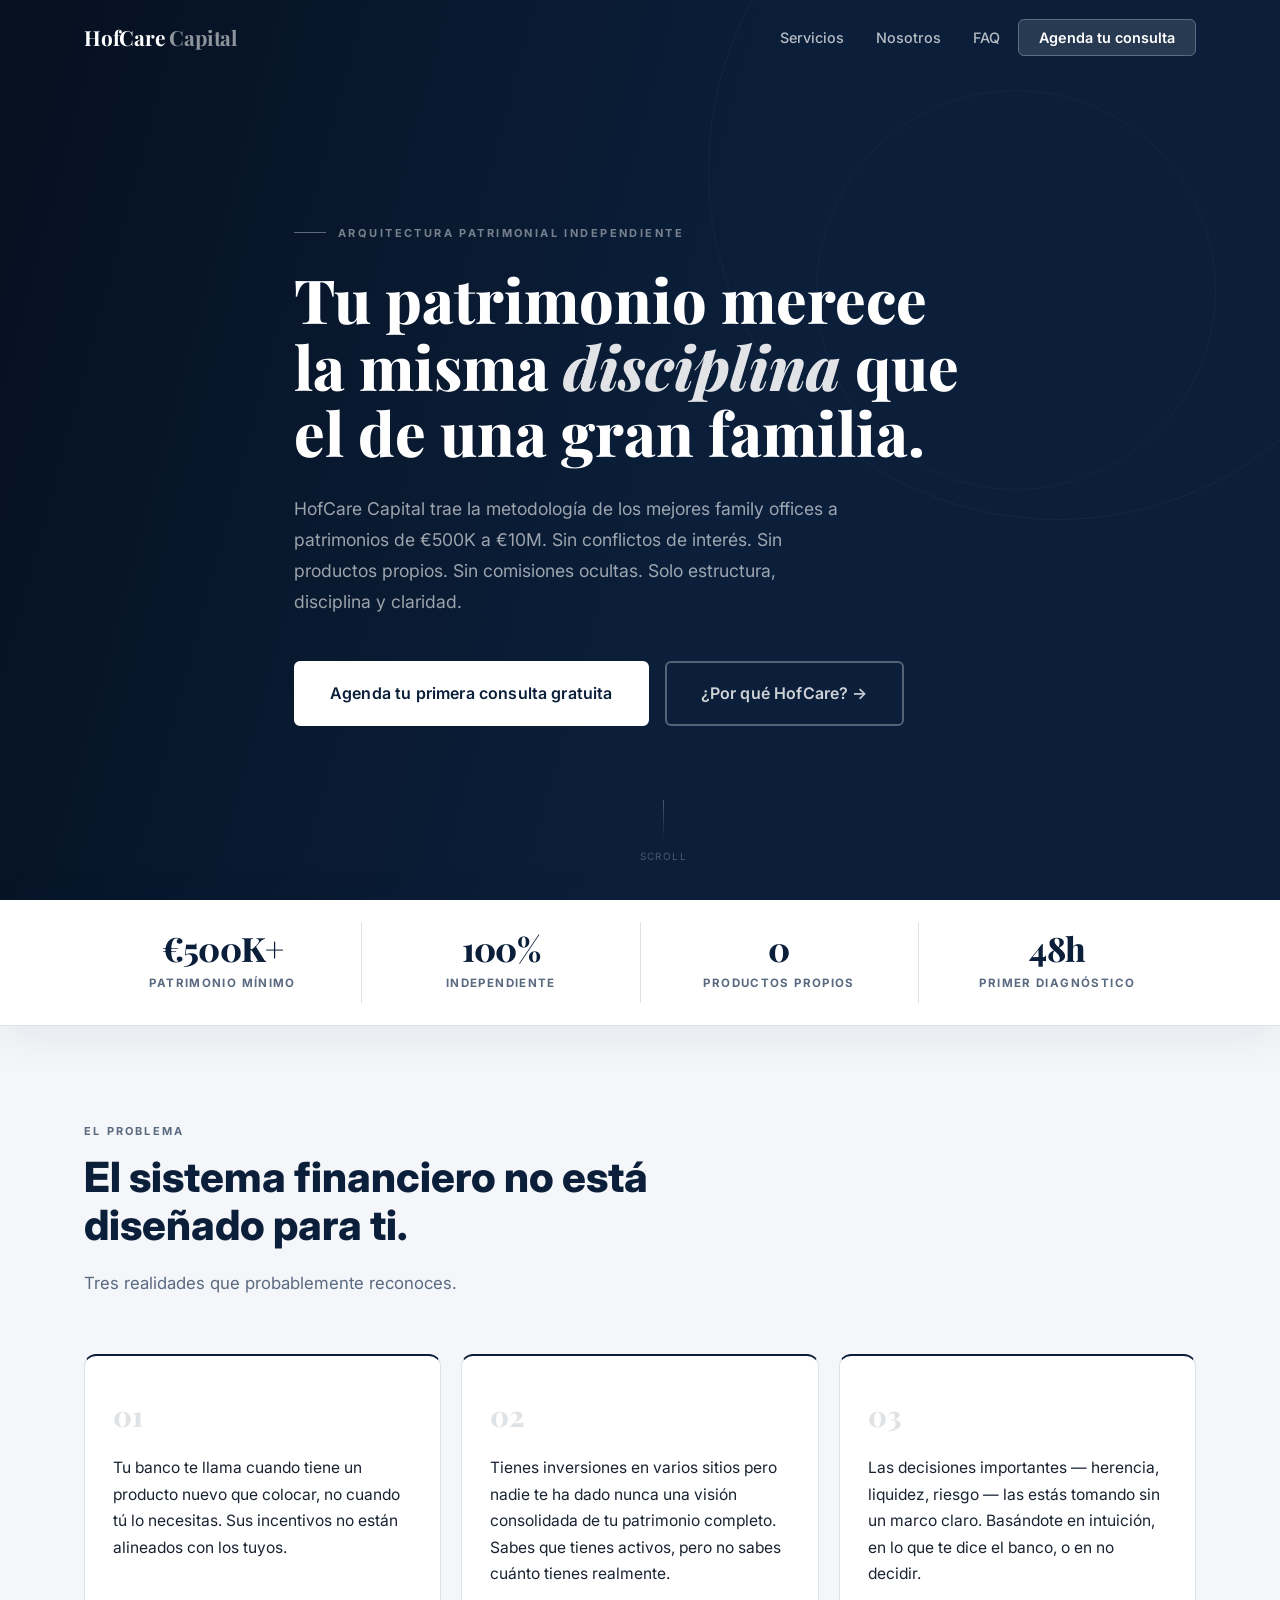
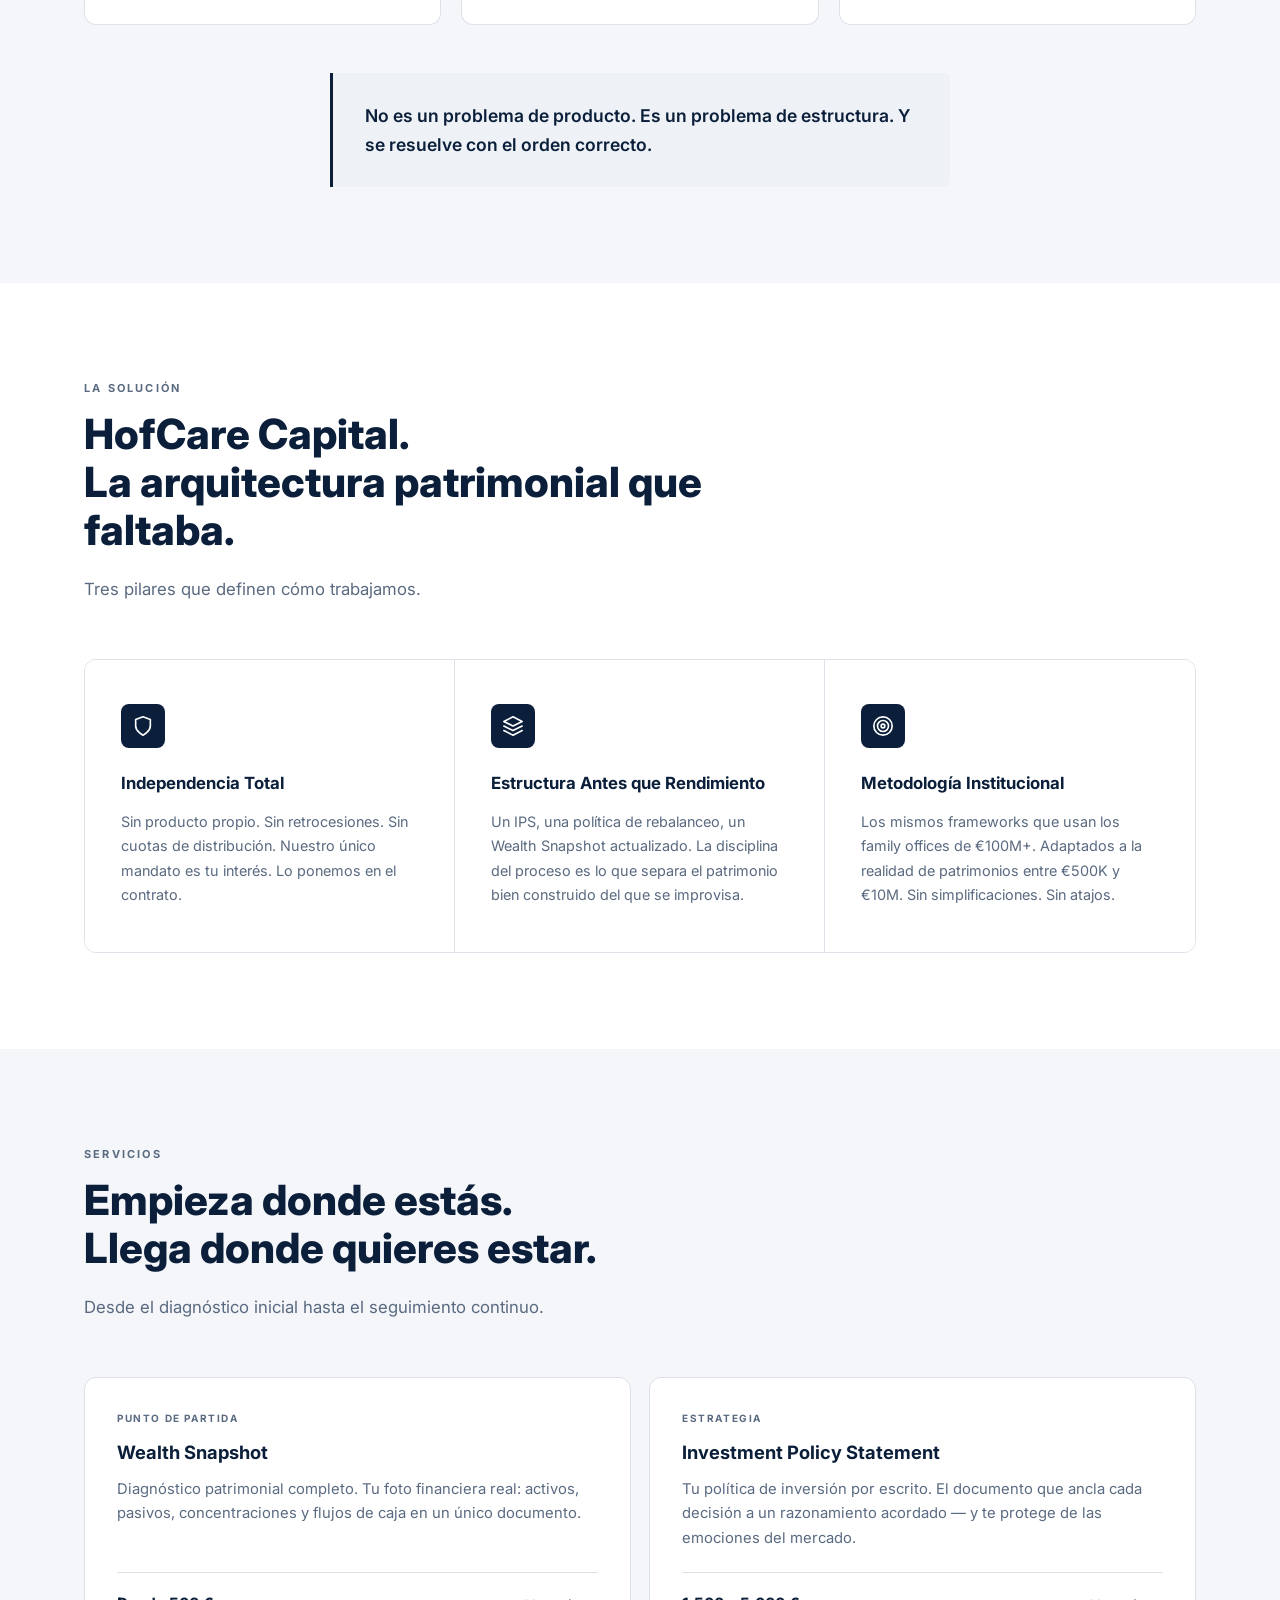
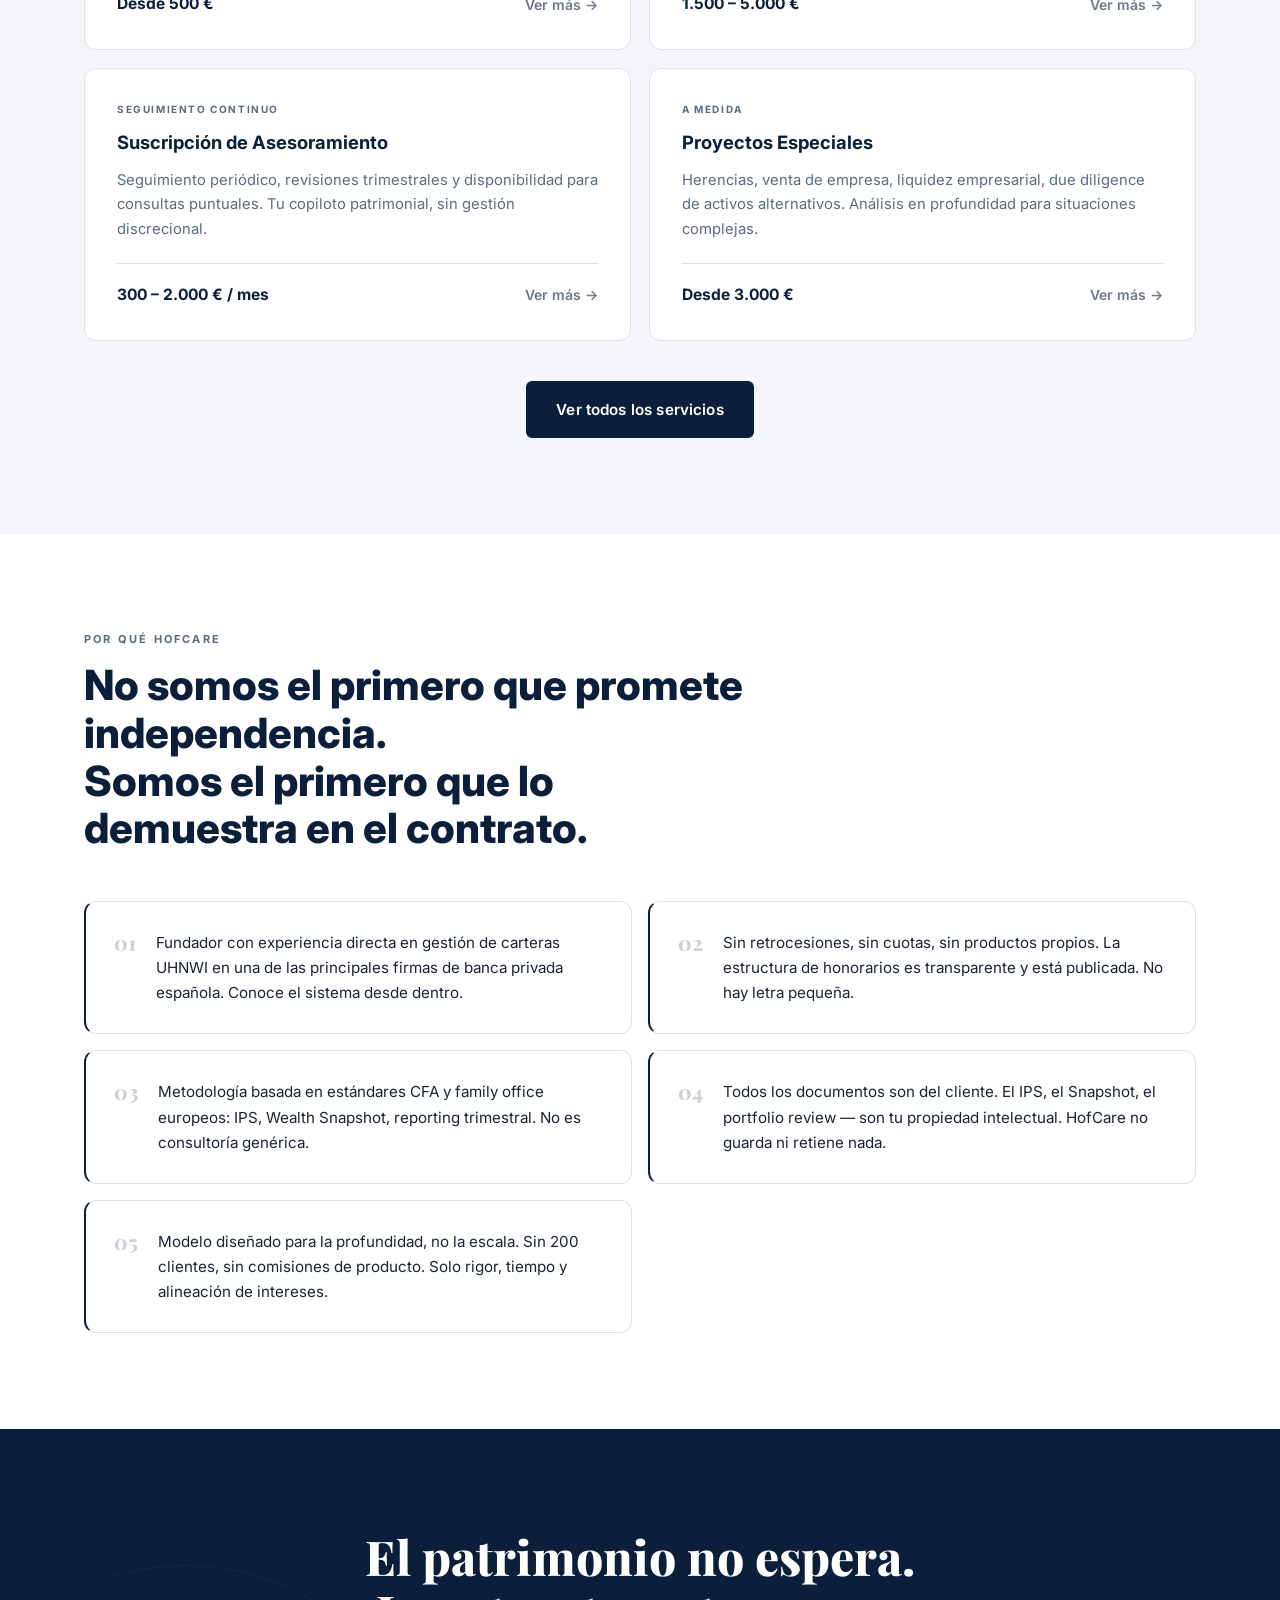
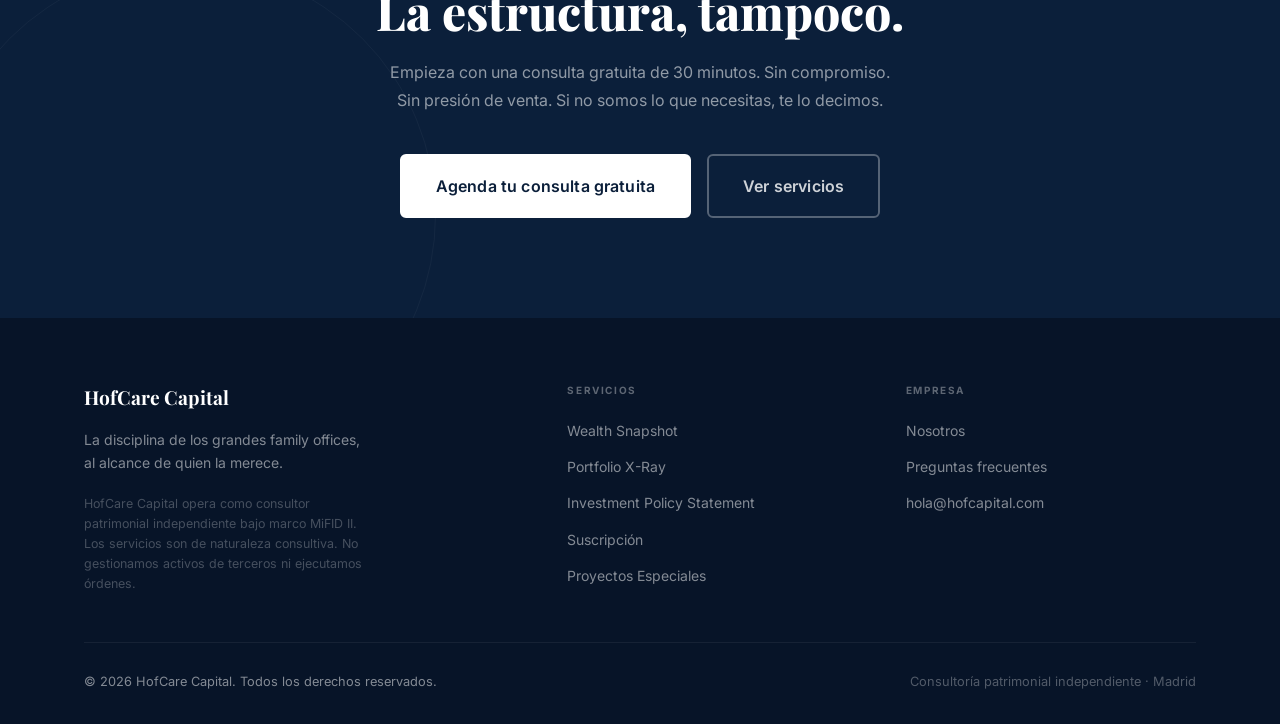
==== hofcare-web/index.html @ 4c20b70f "Update index.html" ====
<!DOCTYPE html>
<html lang="es">
<head>
  <meta charset="UTF-8" />
  <meta name="viewport" content="width=device-width, initial-scale=1.0" />
  <title>HofCare Capital — Arquitectura Patrimonial Independiente</title>
  <meta name="description" content="HofCare Capital trae la metodología de los mejores family offices a patrimonios de €500K a €10M. Sin conflictos de interés. Sin productos propios. Solo estructura, disciplina y claridad." />
  <meta name="theme-color" content="#0B1F3A" />

  <!-- Open Graph -->
  <meta property="og:title" content="HofCare Capital — Arquitectura Patrimonial Independiente" />
  <meta property="og:description" content="La disciplina de los grandes family offices, al alcance de quien la merece." />
  <meta property="og:type" content="website" />

  <!-- Google Fonts -->
  <link rel="preconnect" href="https://fonts.googleapis.com" />
  <link rel="preconnect" href="https://fonts.gstatic.com" crossorigin />
  <link href="https://fonts.googleapis.com/css2?family=Inter:wght@300;400;500;600;700;800&family=Playfair+Display:wght@700;800&display=swap" rel="stylesheet" />

  <link rel="stylesheet" href="css/style.css" />
</head>
<body>

<!-- ── NAVIGATION ──────────────────────────────────────────────── -->
<nav class="nav" id="nav" role="navigation" aria-label="Navegación principal">
  <div class="container nav__inner">
    <a href="index.html" class="nav__logo">HofCare <span>Capital</span></a>

    <button class="nav__hamburger" id="hamburger" aria-label="Abrir menú" aria-expanded="false">
      <span></span><span></span><span></span>
    </button>

    <ul class="nav__links" id="nav-links" role="list">
      <li><a href="servicios.html">Servicios</a></li>
      <li><a href="about.html">Nosotros</a></li>
      <li><a href="faq.html">FAQ</a></li>
      <li>
        <a href="#contacto" class="nav__cta"
           data-cal-link="TU-USUARIO-CAL/discovery-call"
           data-cal-config='{"layout":"popup"}'>
          Agenda tu consulta
        </a>
      </li>
    </ul>
  </div>
</nav>

<main>

<!-- ── HERO ────────────────────────────────────────────────────── -->
<section class="hero" id="inicio" aria-label="Sección principal">

  <!-- ── VIDEO BACKGROUND (YouTube) ── -->
  <div class="hero__video-wrap" aria-hidden="true">
    <video class="hero__video" autoplay muted loop playsinline
           poster="https://images.unsplash.com/photo-1505118380757-91f5f5632de0?w=1920&q=80">
      <source src="videos/hero.mp4" type="video/mp4">
    </video>
    <div class="hero__overlay"></div>
  </div>

  <div class="container hero__inner">
    <p class="hero__eyebrow">Arquitectura Patrimonial Independiente</p>

    <h1 class="hero__headline">
      Tu patrimonio merece la misma
      <em>disciplina</em>
      que el de una gran familia.
    </h1>

    <p class="hero__sub">
      HofCare Capital trae la metodología de los mejores family offices a patrimonios
      de €500K a €10M. Sin conflictos de interés. Sin productos propios. Sin comisiones
      ocultas. Solo estructura, disciplina y claridad.
    </p>

    <div class="hero__ctas">
      <a href="#contacto" class="btn btn--gold btn--lg"
         data-cal-link="TU-USUARIO-CAL/discovery-call"
         data-cal-config='{"layout":"popup"}'>
        Agenda tu primera consulta gratuita
      </a>
      <a href="#problema" class="btn btn--ghost btn--lg">
        ¿Por qué HofCare? →
      </a>
    </div>
  </div>

  <div class="hero__scroll" aria-hidden="true">
    <div class="hero__scroll-line"></div>
    <span>Scroll</span>
  </div>
</section>


<!-- ── STATS BAR ──────────────────────────────────────────────── -->
<div class="stats-bar" aria-label="Datos clave">
  <div class="container stats-bar__inner">

    <div class="stat">
      <span class="stat__num" data-target="500" data-prefix="€" data-suffix="K+">€500K+</span>
      <span class="stat__label">Patrimonio mínimo</span>
    </div>

    <div class="stat__divider"></div>

    <div class="stat">
      <span class="stat__num" data-target="100" data-suffix="%">100%</span>
      <span class="stat__label">Independiente</span>
    </div>

    <div class="stat__divider"></div>

    <div class="stat">
      <span class="stat__num stat__zero">0</span>
      <span class="stat__label">Productos propios</span>
    </div>

    <div class="stat__divider"></div>

    <div class="stat">
      <span class="stat__num" data-target="48" data-suffix="h">48h</span>
      <span class="stat__label">Primer diagnóstico</span>
    </div>

  </div>
</div>


<!-- ── PROBLEM ─────────────────────────────────────────────────── -->
<section class="section section--light" id="problema">
  <div class="container">
    <p class="section__label animate-up">El problema</p>
    <h2 class="section__title animate-up delay-1">
      El sistema financiero no está diseñado para ti.
    </h2>
    <p class="section__subtitle animate-up delay-2">
      Tres realidades que probablemente reconoces.
    </p>

    <div class="pain-grid">
      <div class="pain-card animate-up delay-1">
        <div class="pain-card__number">01</div>
        <p class="pain-card__text">Tu banco te llama cuando tiene un producto nuevo que colocar, no cuando tú lo necesitas. Sus incentivos no están alineados con los tuyos.</p>
      </div>
      <div class="pain-card animate-up delay-2">
        <div class="pain-card__number">02</div>
        <p class="pain-card__text">Tienes inversiones en varios sitios pero nadie te ha dado nunca una visión consolidada de tu patrimonio completo. Sabes que tienes activos, pero no sabes cuánto tienes realmente.</p>
      </div>
      <div class="pain-card animate-up delay-3">
        <div class="pain-card__number">03</div>
        <p class="pain-card__text">Las decisiones importantes — herencia, liquidez, riesgo — las estás tomando sin un marco claro. Basándote en intuición, en lo que te dice el banco, o en no decidir.</p>
      </div>
    </div>

    <p class="section__transition animate-up">
      No es un problema de producto. Es un problema de estructura. Y se resuelve con el orden correcto.
    </p>
  </div>
</section>


<!-- ── SOLUTION ────────────────────────────────────────────────── -->
<section class="section section--white" id="solucion">
  <div class="container">
    <p class="section__label animate-up">La solución</p>
    <h2 class="section__title animate-up delay-1">
      HofCare Capital.<br/>La arquitectura patrimonial que faltaba.
    </h2>
    <p class="section__subtitle animate-up delay-2">
      Tres pilares que definen cómo trabajamos.
    </p>

    <div class="pillars-grid animate-up delay-2">

      <div class="pillar">
        <div class="pillar__icon" aria-hidden="true">
          <!-- Shield icon -->
          <svg viewBox="0 0 24 24" stroke-width="1.8" stroke-linecap="round" stroke-linejoin="round">
            <path d="M12 22s8-4 8-10V5l-8-3-8 3v7c0 6 8 10 8 10z"/>
          </svg>
        </div>
        <h3 class="pillar__title">Independencia Total</h3>
        <p class="pillar__desc">Sin producto propio. Sin retrocesiones. Sin cuotas de distribución. Nuestro único mandato es tu interés. Lo ponemos en el contrato.</p>
      </div>

      <div class="pillar">
        <div class="pillar__icon" aria-hidden="true">
          <!-- Layers icon -->
          <svg viewBox="0 0 24 24" stroke-width="1.8" stroke-linecap="round" stroke-linejoin="round">
            <polygon points="12 2 2 7 12 12 22 7 12 2"/>
            <polyline points="2 17 12 22 22 17"/>
            <polyline points="2 12 12 17 22 12"/>
          </svg>
        </div>
        <h3 class="pillar__title">Estructura Antes que Rendimiento</h3>
        <p class="pillar__desc">Un IPS, una política de rebalanceo, un Wealth Snapshot actualizado. La disciplina del proceso es lo que separa el patrimonio bien construido del que se improvisa.</p>
      </div>

      <div class="pillar">
        <div class="pillar__icon" aria-hidden="true">
          <!-- Target icon -->
          <svg viewBox="0 0 24 24" stroke-width="1.8" stroke-linecap="round" stroke-linejoin="round">
            <circle cx="12" cy="12" r="10"/>
            <circle cx="12" cy="12" r="6"/>
            <circle cx="12" cy="12" r="2"/>
          </svg>
        </div>
        <h3 class="pillar__title">Metodología Institucional</h3>
        <p class="pillar__desc">Los mismos frameworks que usan los family offices de €100M+. Adaptados a la realidad de patrimonios entre €500K y €10M. Sin simplificaciones. Sin atajos.</p>
      </div>

    </div>
  </div>
</section>


<!-- ── SERVICES PREVIEW ─────────────────────────────────────────── -->
<section class="section section--light" id="servicios-preview">
  <div class="container">
    <p class="section__label animate-up">Servicios</p>
    <h2 class="section__title animate-up delay-1">
      Empieza donde estás.<br/>Llega donde quieres estar.
    </h2>
    <p class="section__subtitle animate-up delay-2">
      Desde el diagnóstico inicial hasta el seguimiento continuo.
    </p>

    <div class="services-grid">

      <div class="svc-card animate-up delay-1">
        <p class="svc-card__tag">Punto de partida</p>
        <h3 class="svc-card__name">Wealth Snapshot</h3>
        <p class="svc-card__desc">Diagnóstico patrimonial completo. Tu foto financiera real: activos, pasivos, concentraciones y flujos de caja en un único documento.</p>
        <div class="svc-card__footer">
          <span class="svc-card__price">Desde 500 €</span>
          <a href="servicios.html#wealth-snapshot" class="svc-card__link">Ver más <span>→</span></a>
        </div>
      </div>

      <div class="svc-card animate-up delay-2">
        <p class="svc-card__tag">Estrategia</p>
        <h3 class="svc-card__name">Investment Policy Statement</h3>
        <p class="svc-card__desc">Tu política de inversión por escrito. El documento que ancla cada decisión a un razonamiento acordado — y te protege de las emociones del mercado.</p>
        <div class="svc-card__footer">
          <span class="svc-card__price">1.500 – 5.000 €</span>
          <a href="servicios.html#ips" class="svc-card__link">Ver más <span>→</span></a>
        </div>
      </div>

      <div class="svc-card animate-up delay-3">
        <p class="svc-card__tag">Seguimiento continuo</p>
        <h3 class="svc-card__name">Suscripción de Asesoramiento</h3>
        <p class="svc-card__desc">Seguimiento periódico, revisiones trimestrales y disponibilidad para consultas puntuales. Tu copiloto patrimonial, sin gestión discrecional.</p>
        <div class="svc-card__footer">
          <span class="svc-card__price">300 – 2.000 € / mes</span>
          <a href="servicios.html#suscripcion" class="svc-card__link">Ver más <span>→</span></a>
        </div>
      </div>

      <div class="svc-card animate-up delay-4">
        <p class="svc-card__tag">A medida</p>
        <h3 class="svc-card__name">Proyectos Especiales</h3>
        <p class="svc-card__desc">Herencias, venta de empresa, liquidez empresarial, due diligence de activos alternativos. Análisis en profundidad para situaciones complejas.</p>
        <div class="svc-card__footer">
          <span class="svc-card__price">Desde 3.000 €</span>
          <a href="servicios.html#proyectos" class="svc-card__link">Ver más <span>→</span></a>
        </div>
      </div>

    </div>

    <div style="text-align: center; margin-top: 40px;">
      <a href="servicios.html" class="btn btn--navy">Ver todos los servicios</a>
    </div>
  </div>
</section>


<!-- ── WHY HOFCARE ──────────────────────────────────────────────── -->
<section class="section section--white" id="por-que">
  <div class="container">
    <p class="section__label animate-up">Por qué HofCare</p>
    <h2 class="section__title animate-up delay-1">
      No somos el primero que promete independencia.<br/>
      Somos el primero que lo demuestra en el contrato.
    </h2>

    <div class="why-grid" style="margin-top: 48px;">

      <div class="why-item animate-up delay-1">
        <span class="why-item__num">01</span>
        <p class="why-item__text">Fundador con experiencia directa en gestión de carteras UHNWI en una de las principales firmas de banca privada española. Conoce el sistema desde dentro.</p>
      </div>

      <div class="why-item animate-up delay-2">
        <span class="why-item__num">02</span>
        <p class="why-item__text">Sin retrocesiones, sin cuotas, sin productos propios. La estructura de honorarios es transparente y está publicada. No hay letra pequeña.</p>
      </div>

      <div class="why-item animate-up delay-3">
        <span class="why-item__num">03</span>
        <p class="why-item__text">Metodología basada en estándares CFA y family office europeos: IPS, Wealth Snapshot, reporting trimestral. No es consultoría genérica.</p>
      </div>

      <div class="why-item animate-up delay-4">
        <span class="why-item__num">04</span>
        <p class="why-item__text">Todos los documentos son del cliente. El IPS, el Snapshot, el portfolio review — son tu propiedad intelectual. HofCare no guarda ni retiene nada.</p>
      </div>

      <div class="why-item animate-up delay-5">
        <span class="why-item__num">05</span>
        <p class="why-item__text">Modelo diseñado para la profundidad, no la escala. Sin 200 clientes, sin comisiones de producto. Solo rigor, tiempo y alineación de intereses.</p>
      </div>

    </div>
  </div>
</section>


<!-- ── CTA FINAL ────────────────────────────────────────────────── -->
<section class="cta-banner" id="contacto">
  <div class="container" style="position:relative; z-index:1;">
    <h2 class="cta-banner__headline animate-up">
      El patrimonio no espera.<br/>La estructura, tampoco.
    </h2>
    <p class="cta-banner__sub animate-up delay-1">
      Empieza con una consulta gratuita de 30 minutos. Sin compromiso. Sin presión de venta. Si no somos lo que necesitas, te lo decimos.
    </p>
    <div class="cta-banner__ctas animate-up delay-2">
      <a href="#" class="btn btn--gold btn--lg"
         data-cal-link="TU-USUARIO-CAL/discovery-call"
         data-cal-config='{"layout":"popup"}'>
        Agenda tu consulta gratuita
      </a>
      <a href="servicios.html" class="btn btn--ghost btn--lg">
        Ver servicios
      </a>
    </div>
  </div>
</section>

</main><!-- end main -->


<!-- ── FOOTER ───────────────────────────────────────────────────── -->
<footer class="footer" role="contentinfo">
  <div class="container">
    <div class="footer__inner">

      <div class="footer__brand">
        <p class="footer__logo">HofCare Capital</p>
        <p class="footer__tagline">La disciplina de los grandes family offices, al alcance de quien la merece.</p>
        <p class="footer__disclaimer">
          HofCare Capital opera como consultor patrimonial independiente bajo marco MiFID II.
          Los servicios son de naturaleza consultiva. No gestionamos activos de terceros ni ejecutamos órdenes.
        </p>
      </div>

      <div class="footer__col">
        <h4>Servicios</h4>
        <ul>
          <li><a href="servicios.html#wealth-snapshot">Wealth Snapshot</a></li>
          <li><a href="servicios.html#portfolio-xray">Portfolio X-Ray</a></li>
          <li><a href="servicios.html#ips">Investment Policy Statement</a></li>
          <li><a href="servicios.html#suscripcion">Suscripción</a></li>
          <li><a href="servicios.html#proyectos">Proyectos Especiales</a></li>
        </ul>
      </div>

      <div class="footer__col">
        <h4>Empresa</h4>
        <ul>
          <li><a href="about.html">Nosotros</a></li>
          <li><a href="faq.html">Preguntas frecuentes</a></li>
          <li><a href="mailto:hola@hofcapital.com">hola@hofcapital.com</a></li>
        </ul>
      </div>

    </div>

    <div class="footer__bottom">
      <p>© 2026 HofCare Capital. Todos los derechos reservados.</p>
      <p style="color: rgba(255,255,255,0.3);">Consultoría patrimonial independiente · Madrid</p>
    </div>
  </div>
</footer>

<script src="js/main.js"></script>
</body>
</html>
---- hofcare-web/css/style.css ----
/* ═══════════════════════════════════════════════════════════════
   HofCare Capital — Design System · Paleta A (Navy + Blanco)
   ═══════════════════════════════════════════════════════════════ */

/* ── VARIABLES ─────────────────────────────────────────────────── */
:root {
  --navy:        #0B1F3A;
  --navy-mid:    #132d52;
  --navy-dark:   #071428;
  --navy-light:  #EEF2F6;
  --white:       #FFFFFF;
  --off-white:   #F8F9FB;
  --border:      #DDE2E9;
  --dark:        #1A2332;
  --mid:         #5A6A80;
  --light:       #F4F6F9;

  /* Accent: blanco sobre navy, navy sobre blanco */
  --accent-on-dark:  #FFFFFF;
  --accent-on-light: #0B1F3A;

  --font-sans:   'Inter', -apple-system, BlinkMacSystemFont, 'Segoe UI', sans-serif;
  --font-serif:  'Playfair Display', Georgia, 'Times New Roman', serif;

  --container:   1160px;
  --radius:      6px;
  --radius-lg:   12px;

  --ease:        cubic-bezier(0.25, 0.46, 0.45, 0.94);
}

/* ── RESET ─────────────────────────────────────────────────────── */
*, *::before, *::after { box-sizing: border-box; margin: 0; padding: 0; }
html { scroll-behavior: smooth; font-size: 16px; -webkit-text-size-adjust: 100%; }
body {
  font-family: var(--font-sans);
  color: var(--dark);
  background: var(--white);
  line-height: 1.65;
  -webkit-font-smoothing: antialiased;
}
img, video { max-width: 100%; display: block; }
a { color: inherit; text-decoration: none; }
ul { list-style: none; }
button { border: none; background: none; cursor: pointer; font-family: inherit; }

/* ── LAYOUT ────────────────────────────────────────────────────── */
.container {
  max-width: var(--container);
  margin: 0 auto;
  padding: 0 24px;
}
.section          { padding: 96px 0; }
.section--light   { background: var(--light); }
.section--navy    { background: var(--navy); }
.section--white   { background: var(--white); }

/* ── SECTION TYPOGRAPHY ────────────────────────────────────────── */
.section__label {
  font-size: 11px;
  font-weight: 700;
  letter-spacing: 0.2em;
  text-transform: uppercase;
  color: var(--mid);
  margin-bottom: 14px;
}
.section__title {
  font-size: clamp(1.75rem, 3.5vw, 2.6rem);
  font-weight: 800;
  color: var(--navy);
  max-width: 680px;
  margin-bottom: 20px;
  line-height: 1.15;
}
.section__subtitle {
  font-size: 1.05rem;
  color: var(--mid);
  max-width: 580px;
  margin-bottom: 56px;
  line-height: 1.7;
}
/* On dark backgrounds */
.section--navy .section__label    { color: rgba(255,255,255,0.45); }
.section--navy .section__title    { color: var(--white); }
.section--navy .section__subtitle { color: rgba(255,255,255,0.6); }

/* ── BUTTONS ───────────────────────────────────────────────────── */
.btn {
  display: inline-flex;
  align-items: center;
  gap: 8px;
  padding: 14px 28px;
  border-radius: var(--radius);
  font-size: 0.95rem;
  font-weight: 600;
  letter-spacing: 0.01em;
  transition: all 0.22s var(--ease);
  white-space: nowrap;
  cursor: pointer;
  border: 2px solid transparent;
}
.btn--lg { padding: 17px 34px; font-size: 1rem; }
.btn--sm { padding: 10px 20px; font-size: 0.875rem; }

/* Primary: white bg, navy text — for dark sections */
.btn--primary {
  background: var(--white);
  color: var(--navy);
  border-color: var(--white);
}
.btn--primary:hover {
  background: var(--off-white);
  transform: translateY(-1px);
  box-shadow: 0 8px 24px rgba(255,255,255,0.2);
}

/* Navy: navy bg, white text — for light sections */
.btn--navy {
  background: var(--navy);
  color: var(--white);
  border-color: var(--navy);
}
.btn--navy:hover {
  background: var(--navy-mid);
  transform: translateY(-1px);
  box-shadow: 0 8px 24px rgba(11,31,58,0.25);
}

/* Ghost: transparent, white border — for dark sections */
.btn--ghost {
  background: transparent;
  color: rgba(255,255,255,0.8);
  border-color: rgba(255,255,255,0.3);
}
.btn--ghost:hover {
  background: rgba(255,255,255,0.08);
  color: var(--white);
  border-color: rgba(255,255,255,0.7);
}

/* Outline: transparent, navy border — for light sections */
.btn--outline {
  background: transparent;
  color: var(--navy);
  border-color: var(--navy);
}
.btn--outline:hover {
  background: var(--navy);
  color: var(--white);
}

/* Keep --gold alias for backwards compat → maps to primary */
.btn--gold { background: var(--white); color: var(--navy); border-color: var(--white); }
.btn--gold:hover { background: var(--off-white); transform: translateY(-1px); box-shadow: 0 8px 24px rgba(255,255,255,0.2); }
.btn--gold-outline { background: transparent; color: var(--navy); border-color: var(--navy); }
.btn--gold-outline:hover { background: var(--navy); color: var(--white); }

/* ── NAVIGATION ────────────────────────────────────────────────── */
.nav {
  position: fixed;
  top: 0; left: 0; right: 0;
  z-index: 1000;
  padding: 20px 0;
  transition: all 0.35s var(--ease);
}
.nav--scrolled {
  background: var(--navy);
  padding: 14px 0;
  box-shadow: 0 4px 32px rgba(7,20,40,0.4);
}
.nav__inner {
  display: flex;
  align-items: center;
  justify-content: space-between;
  gap: 32px;
}
.nav__logo {
  font-family: var(--font-serif);
  font-size: 1.3rem;
  font-weight: 700;
  color: var(--white);
  letter-spacing: -0.01em;
  flex-shrink: 0;
}
.nav__logo span { color: rgba(255,255,255,0.55); }
.nav__links { display: flex; align-items: center; gap: 4px; }
.nav__links li a {
  color: rgba(255,255,255,0.7);
  font-size: 0.9rem;
  font-weight: 500;
  padding: 8px 14px;
  border-radius: var(--radius);
  transition: all 0.2s;
}
.nav__links li a:hover { color: var(--white); background: rgba(255,255,255,0.08); }
.nav__links li a.active { color: var(--white); }
.nav__cta {
  background: rgba(255,255,255,0.12) !important;
  color: var(--white) !important;
  border: 1px solid rgba(255,255,255,0.25) !important;
  padding: 9px 20px !important;
  border-radius: var(--radius) !important;
  font-weight: 600 !important;
}
.nav__cta:hover { background: rgba(255,255,255,0.2) !important; border-color: rgba(255,255,255,0.5) !important; }

/* Mobile hamburger */
.nav__hamburger { display: none; flex-direction: column; gap: 5px; padding: 6px; }
.nav__hamburger span { display: block; width: 24px; height: 2px; background: var(--white); border-radius: 2px; transition: all 0.25s; }
.nav__hamburger.open span:nth-child(1) { transform: translateY(7px) rotate(45deg); }
.nav__hamburger.open span:nth-child(2) { opacity: 0; }
.nav__hamburger.open span:nth-child(3) { transform: translateY(-7px) rotate(-45deg); }

/* ── HERO ──────────────────────────────────────────────────────── */
.hero {
  min-height: 100vh;
  background: var(--navy);
  display: flex;
  align-items: center;
  position: relative;
  overflow: hidden;
  padding: 120px 0 80px;
}
/* Subtle geometric rings */
.hero::before {
  content: '';
  position: absolute;
  top: -20%; right: -10%;
  width: 700px; height: 700px;
  border: 1px solid rgba(255,255,255,0.04);
  border-radius: 50%;
  pointer-events: none;
}
.hero::after {
  content: '';
  position: absolute;
  top: 10%; right: 5%;
  width: 400px; height: 400px;
  border: 1px solid rgba(255,255,255,0.03);
  border-radius: 50%;
  pointer-events: none;
}

.hero__inner { position: relative; z-index: 1; max-width: 740px; }

.hero__eyebrow {
  font-size: 11px;
  font-weight: 700;
  letter-spacing: 0.22em;
  text-transform: uppercase;
  color: rgba(255,255,255,0.45);
  margin-bottom: 24px;
  opacity: 0;
  animation: fadeUp 0.7s var(--ease) 0.1s forwards;
}
.hero__headline {
  font-family: var(--font-serif);
  font-size: clamp(2.2rem, 5.5vw, 3.8rem);
  font-weight: 800;
  color: var(--white);
  line-height: 1.1;
  margin-bottom: 28px;
  opacity: 0;
  animation: fadeUp 0.7s var(--ease) 0.25s forwards;
}
.hero__headline em { color: rgba(255,255,255,0.65); font-style: normal; }
.hero__sub {
  font-size: 1.1rem;
  color: rgba(255,255,255,0.6);
  line-height: 1.75;
  margin-bottom: 44px;
  max-width: 560px;
  opacity: 0;
  animation: fadeUp 0.7s var(--ease) 0.4s forwards;
}
.hero__ctas {
  display: flex;
  flex-wrap: wrap;
  gap: 16px;
  opacity: 0;
  animation: fadeUp 0.7s var(--ease) 0.55s forwards;
}
/* Thin divider line below hero (replaces gold accent) */
.hero__rule {
  position: absolute;
  bottom: 0; left: 0; right: 0;
  height: 1px;
  background: rgba(255,255,255,0.07);
}
.hero__scroll {
  position: absolute;
  bottom: 36px; left: 50%;
  transform: translateX(-50%);
  display: flex;
  flex-direction: column;
  align-items: center;
  gap: 8px;
  color: rgba(255,255,255,0.25);
  font-size: 10px;
  letter-spacing: 0.14em;
  text-transform: uppercase;
  opacity: 0;
  animation: fadeUp 0.7s var(--ease) 0.9s forwards;
}
.hero__scroll-line {
  width: 1px; height: 40px;
  background: linear-gradient(to bottom, rgba(255,255,255,0.25), transparent);
  animation: scrollLine 2s ease-in-out infinite;
}

/* ── PROBLEM ───────────────────────────────────────────────────── */
.pain-grid { display: grid; grid-template-columns: repeat(3, 1fr); gap: 20px; margin-bottom: 48px; }
.pain-card {
  background: var(--white);
  border-radius: var(--radius-lg);
  padding: 36px 28px;
  border: 1px solid var(--border);
  border-top: 2px solid var(--navy);
  transition: all 0.3s var(--ease);
}
.pain-card:hover { transform: translateY(-3px); box-shadow: 0 12px 40px rgba(11,31,58,0.08); }
.pain-card__number {
  font-size: 1.8rem;
  font-weight: 800;
  color: var(--navy);
  opacity: 0.12;
  margin-bottom: 16px;
  font-family: var(--font-serif);
}
.pain-card__text { font-size: 0.975rem; line-height: 1.7; color: var(--dark); }

.section__transition {
  font-size: 1.1rem;
  font-weight: 600;
  color: var(--navy);
  max-width: 620px;
  margin: 0 auto;
  padding: 28px 32px;
  background: var(--navy-light);
  border-left: 3px solid var(--navy);
  border-radius: 0 var(--radius) var(--radius) 0;
}

/* ── PILLARS ───────────────────────────────────────────────────── */
.pillars-grid {
  display: grid;
  grid-template-columns: repeat(3, 1fr);
  gap: 0;
  border-radius: var(--radius-lg);
  overflow: hidden;
  border: 1px solid var(--border);
  margin-top: 12px;
}
.pillar {
  padding: 44px 36px;
  background: var(--white);
  border-right: 1px solid var(--border);
  transition: background 0.3s;
}
.pillar:last-child { border-right: none; }
.pillar:hover { background: var(--light); }
.pillar__icon {
  width: 44px; height: 44px;
  background: var(--navy);
  border-radius: 8px;
  display: flex; align-items: center; justify-content: center;
  margin-bottom: 22px;
}
.pillar__icon svg { width: 22px; height: 22px; stroke: var(--white); fill: none; stroke-width: 1.8; stroke-linecap: round; stroke-linejoin: round; }
.pillar__title { font-size: 1.05rem; font-weight: 700; color: var(--navy); margin-bottom: 12px; }
.pillar__desc  { font-size: 0.9rem; color: var(--mid); line-height: 1.7; }

/* ── SERVICES CARDS ────────────────────────────────────────────── */
.services-grid { display: grid; grid-template-columns: repeat(2, 1fr); gap: 18px; }
.svc-card {
  background: var(--white);
  border-radius: var(--radius-lg);
  padding: 32px;
  border: 1px solid var(--border);
  display: flex;
  flex-direction: column;
  transition: all 0.25s var(--ease);
}
.svc-card:hover { border-color: var(--navy); transform: translateY(-2px); box-shadow: 0 10px 36px rgba(11,31,58,0.08); }
.svc-card__tag { font-size: 10px; font-weight: 700; letter-spacing: 0.16em; text-transform: uppercase; color: var(--mid); margin-bottom: 10px; }
.svc-card__name { font-size: 1.15rem; font-weight: 700; color: var(--navy); margin-bottom: 10px; }
.svc-card__desc { font-size: 0.925rem; color: var(--mid); line-height: 1.65; flex: 1; margin-bottom: 22px; }
.svc-card__footer { display: flex; align-items: center; justify-content: space-between; gap: 12px; padding-top: 18px; border-top: 1px solid var(--border); }
.svc-card__price { font-size: 0.975rem; font-weight: 700; color: var(--navy); }
.svc-card__link { font-size: 0.875rem; font-weight: 600; color: var(--navy); display: flex; align-items: center; gap: 4px; opacity: 0.6; transition: all 0.2s; }
.svc-card__link:hover { opacity: 1; gap: 8px; }

/* ── WHY HOFCARE ───────────────────────────────────────────────── */
.why-grid { display: grid; grid-template-columns: repeat(2, 1fr); gap: 16px; }
.why-item {
  display: flex;
  gap: 20px;
  padding: 28px;
  background: var(--white);
  border-radius: var(--radius-lg);
  border: 1px solid var(--border);
  border-left: 2px solid var(--navy);
  transition: all 0.2s;
}
.why-item:hover { background: var(--light); }
.why-item__num { font-size: 1.3rem; font-weight: 800; color: var(--navy); opacity: 0.2; font-family: var(--font-serif); flex-shrink: 0; line-height: 1; margin-top: 2px; }
.why-item__text { font-size: 0.95rem; color: var(--dark); line-height: 1.65; }

/* ── CTA BANNER ────────────────────────────────────────────────── */
.cta-banner {
  text-align: center;
  padding: 100px 0;
  background: var(--navy);
  position: relative;
  overflow: hidden;
}
.cta-banner::before {
  content: '';
  position: absolute;
  bottom: -30%; left: -5%;
  width: 500px; height: 500px;
  border: 1px solid rgba(255,255,255,0.04);
  border-radius: 50%;
  pointer-events: none;
}
.cta-banner__headline {
  font-family: var(--font-serif);
  font-size: clamp(1.8rem, 4vw, 3rem);
  font-weight: 800;
  color: var(--white);
  margin-bottom: 20px;
  line-height: 1.15;
}
.cta-banner__sub { font-size: 1rem; color: rgba(255,255,255,0.55); max-width: 500px; margin: 0 auto 40px; line-height: 1.7; }
.cta-banner__ctas { display: flex; gap: 16px; justify-content: center; flex-wrap: wrap; }

/* ── FULL-PAGE SERVICE BLOCKS ──────────────────────────────────── */
.service-block { padding: 64px 0; border-bottom: 1px solid var(--border); }
.service-block:last-child { border-bottom: none; }
.service-block__header { display: grid; grid-template-columns: 1fr auto; gap: 32px; align-items: start; margin-bottom: 40px; }
.service-block__title { font-size: clamp(1.5rem, 3vw, 2.1rem); font-weight: 800; color: var(--navy); margin-bottom: 8px; }
.service-block__who { font-size: 0.975rem; color: var(--mid); line-height: 1.65; max-width: 520px; }
.service-block__price-box { background: var(--navy); border-radius: var(--radius-lg); padding: 22px 28px; text-align: center; min-width: 190px; flex-shrink: 0; }
.service-block__price-label { font-size: 10px; font-weight: 700; letter-spacing: 0.16em; text-transform: uppercase; color: rgba(255,255,255,0.4); margin-bottom: 8px; }
.service-block__price-amount { font-size: 1.4rem; font-weight: 800; color: var(--white); line-height: 1.2; }
.service-block__price-type { font-size: 0.8rem; color: rgba(255,255,255,0.4); margin-top: 6px; }
.service-block__body { display: grid; grid-template-columns: 1fr 1fr; gap: 40px; }
.service-block__includes h4, .service-block__result h4 { font-size: 10px; font-weight: 700; letter-spacing: 0.14em; text-transform: uppercase; color: var(--mid); margin-bottom: 16px; }
.includes-list { display: flex; flex-direction: column; gap: 10px; }
.includes-list li { display: flex; gap: 12px; font-size: 0.95rem; color: var(--dark); line-height: 1.55; }
.includes-list li::before { content: '✓'; color: var(--navy); font-weight: 700; flex-shrink: 0; margin-top: 1px; opacity: 0.6; }
.result-box { background: var(--light); border-radius: var(--radius-lg); padding: 24px; border-left: 2px solid var(--navy); font-size: 0.975rem; color: var(--dark); line-height: 1.7; font-style: italic; margin-bottom: 24px; }

/* ── ABOUT ─────────────────────────────────────────────────────── */
.about-intro { display: grid; grid-template-columns: 1fr 1fr; gap: 64px; align-items: start; margin-bottom: 80px; }
.principles-grid { display: flex; flex-direction: column; gap: 24px; }
.principle { display: flex; gap: 24px; padding: 32px; border-radius: var(--radius-lg); background: var(--white); border: 1px solid var(--border); }
.principle:hover { background: var(--light); }
.principle__num { font-size: 2.2rem; font-weight: 800; font-family: var(--font-serif); color: var(--navy); opacity: 0.15; line-height: 1; flex-shrink: 0; }
.principle__content h3 { font-size: 1.025rem; font-weight: 700; color: var(--navy); margin-bottom: 10px; }
.principle__content p  { font-size: 0.925rem; color: var(--mid); line-height: 1.7; }

.disclaimer-box { background: var(--navy); border-radius: var(--radius-lg); padding: 48px; margin: 48px 0; }
.disclaimer-box h3 { font-size: 10px; font-weight: 700; letter-spacing: 0.18em; text-transform: uppercase; color: rgba(255,255,255,0.4); margin-bottom: 20px; }
.disclaimer-box p { font-size: 1rem; color: rgba(255,255,255,0.7); line-height: 1.75; margin-bottom: 16px; }
.disclaimer-box p:last-child { margin-bottom: 0; }
.disclaimer-box em { color: var(--white); font-style: italic; font-weight: 500; }

.steps-list { display: flex; flex-direction: column; gap: 0; }
.step { display: flex; gap: 28px; position: relative; }
.step:not(:last-child)::after { content: ''; position: absolute; left: 23px; top: 48px; bottom: -16px; width: 1px; background: var(--border); }
.step__num { width: 48px; height: 48px; background: var(--navy); color: var(--white); border-radius: 50%; display: flex; align-items: center; justify-content: center; font-weight: 800; font-size: 1rem; flex-shrink: 0; z-index: 1; }
.step__content { padding: 10px 0 36px; }
.step__content h4 { font-size: 1rem; font-weight: 700; color: var(--navy); margin-bottom: 8px; }
.step__content p  { font-size: 0.925rem; color: var(--mid); line-height: 1.65; }

/* ── FAQ ───────────────────────────────────────────────────────── */
.faq-group { margin-bottom: 48px; }
.faq-group__title { font-size: 10px; font-weight: 700; letter-spacing: 0.2em; text-transform: uppercase; color: var(--mid); margin-bottom: 20px; padding-bottom: 12px; border-bottom: 1px solid var(--border); }
.faq-item { border-bottom: 1px solid var(--border); }
.faq-question { display: flex; align-items: center; justify-content: space-between; gap: 16px; width: 100%; padding: 22px 0; text-align: left; font-size: 1rem; font-weight: 600; color: var(--navy); cursor: pointer; transition: opacity 0.2s; }
.faq-question:hover { opacity: 0.7; }
.faq-question__icon { width: 24px; height: 24px; border-radius: 50%; border: 1px solid var(--border); display: flex; align-items: center; justify-content: center; flex-shrink: 0; transition: all 0.25s; font-size: 14px; color: var(--navy); }
.faq-item.open .faq-question__icon { background: var(--navy); color: var(--white); border-color: var(--navy); transform: rotate(45deg); }
.faq-answer { max-height: 0; overflow: hidden; transition: max-height 0.35s var(--ease); }
.faq-answer__inner { padding: 0 0 24px; font-size: 0.975rem; color: var(--mid); line-height: 1.75; }

/* ── PAGE HERO (inner pages) ───────────────────────────────────── */
.page-hero { background: var(--navy); padding: 160px 0 80px; }
.page-hero__eyebrow { font-size: 11px; font-weight: 700; letter-spacing: 0.2em; text-transform: uppercase; color: rgba(255,255,255,0.4); margin-bottom: 16px; }
.page-hero__title { font-family: var(--font-serif); font-size: clamp(2rem, 4.5vw, 3.2rem); font-weight: 800; color: var(--white); margin-bottom: 20px; line-height: 1.15; max-width: 680px; }
.page-hero__sub { font-size: 1.05rem; color: rgba(255,255,255,0.55); max-width: 560px; line-height: 1.7; }

/* ── FOOTER ────────────────────────────────────────────────────── */
.footer { background: var(--navy-dark); color: rgba(255,255,255,0.5); padding: 64px 0 32px; }
.footer__inner { display: grid; grid-template-columns: 1.5fr 1fr 1fr; gap: 48px; margin-bottom: 48px; }
.footer__logo { font-family: var(--font-serif); font-size: 1.2rem; font-weight: 700; color: var(--white); margin-bottom: 14px; }
.footer__tagline { font-size: 0.875rem; line-height: 1.65; max-width: 280px; margin-bottom: 20px; }
.footer__disclaimer { font-size: 0.78rem; color: rgba(255,255,255,0.25); line-height: 1.6; max-width: 280px; }
.footer__col h4 { font-size: 10px; font-weight: 700; letter-spacing: 0.16em; text-transform: uppercase; color: rgba(255,255,255,0.35); margin-bottom: 18px; }
.footer__col ul { display: flex; flex-direction: column; gap: 10px; }
.footer__col ul li a { font-size: 0.875rem; color: rgba(255,255,255,0.5); transition: color 0.2s; }
.footer__col ul li a:hover { color: var(--white); }
.footer__bottom { padding-top: 28px; border-top: 1px solid rgba(255,255,255,0.06); display: flex; align-items: center; justify-content: space-between; gap: 16px; font-size: 0.8rem; }

/* ── SCROLL ANIMATIONS ─────────────────────────────────────────── */
.animate-up { opacity: 0; transform: translateY(28px); transition: opacity 0.6s var(--ease), transform 0.6s var(--ease); }
.animate-up.is-visible { opacity: 1; transform: translateY(0); }
.animate-up.delay-1 { transition-delay: 0.1s; }
.animate-up.delay-2 { transition-delay: 0.2s; }
.animate-up.delay-3 { transition-delay: 0.3s; }
.animate-up.delay-4 { transition-delay: 0.4s; }
.animate-up.delay-5 { transition-delay: 0.5s; }

/* ── KEYFRAMES ─────────────────────────────────────────────────── */
@keyframes fadeUp {
  from { opacity: 0; transform: translateY(24px); }
  to   { opacity: 1; transform: translateY(0); }
}
@keyframes scrollLine {
  0%, 100% { transform: scaleY(1); opacity: 1; }
  50%       { transform: scaleY(0.4); opacity: 0.2; }
}

/* ── RESPONSIVE ────────────────────────────────────────────────── */
@media (max-width: 1024px) {
  .pain-grid     { grid-template-columns: 1fr; }
  .pillars-grid  { grid-template-columns: 1fr; }
  .pillar        { border-right: none; border-bottom: 1px solid var(--border); }
  .pillar:last-child { border-bottom: none; }
  .services-grid { grid-template-columns: 1fr; }
  .why-grid      { grid-template-columns: 1fr; }
  .footer__inner { grid-template-columns: 1fr 1fr; }
  .about-intro   { grid-template-columns: 1fr; gap: 40px; }
  .service-block__body   { grid-template-columns: 1fr; }
  .service-block__header { grid-template-columns: 1fr; }
}

@media (max-width: 768px) {
  .section { padding: 64px 0; }

  .nav__links {
    display: none;
    flex-direction: column;
    position: absolute;
    top: 100%; left: 0; right: 0;
    background: var(--navy);
    padding: 16px 24px 24px;
    border-top: 1px solid rgba(255,255,255,0.07);
    gap: 4px;
  }
  .nav__links.open { display: flex; }
  .nav__links li a { display: block; padding: 12px 14px; }
  .nav__hamburger  { display: flex; }

  .hero { padding: 100px 0 60px; min-height: auto; }
  .hero__ctas { flex-direction: column; align-items: flex-start; }

  .footer__inner  { grid-template-columns: 1fr; }
  .footer__bottom { flex-direction: column; text-align: center; }

  .disclaimer-box { padding: 32px 24px; }
  .cta-banner     { padding: 72px 0; }
  .page-hero      { padding: 120px 0 60px; }
}

@media (max-width: 480px) {
  .btn--lg { padding: 15px 22px; font-size: 0.9rem; }
  .hero__headline { font-size: 2rem; }
  .service-block__price-box { min-width: unset; width: 100%; }
}


/* ═══════════════════════════════════════════════════════════════
   VIDEO HERO  ·  STATS BAR  ·  Visual Enhancement Layer
   ═══════════════════════════════════════════════════════════════ */

/* ── VIDEO BACKGROUND ───────────────────────────────────────────── */
.hero__video-wrap {
  position: absolute;
  inset: 0;
  z-index: 0;
  overflow: hidden;
}
.hero__video {
  width: 100%;
  height: 100%;
  object-fit: cover;
  object-position: center 55%;
  transform: scale(1.04); /* prevent edge gaps during scroll */
}
.hero__overlay {
  position: absolute;
  inset: 0;
  /* Rich navy gradient — darker left (text side) fading right */
  background:
    linear-gradient(
      105deg,
      rgba(5, 15, 30, 0.93)  0%,
      rgba(11, 31, 58, 0.80) 55%,
      rgba(11, 31, 58, 0.52) 100%
    );
}

/* Lift decorative rings above the video */
.hero::before,
.hero::after  { z-index: 1; }
.hero__inner  { z-index: 2; }
.hero__scroll { z-index: 2; }

/* Pause video on mobile (data-saver UX) */
@media (prefers-reduced-motion: reduce) {
  .hero__video { display: none; }
}


/* ── STATS BAR ──────────────────────────────────────────────────── */
.stats-bar {
  background: var(--white);
  border-bottom: 1px solid var(--border);
  box-shadow: 0 8px 48px rgba(11,31,58,0.08);
  position: relative;
  z-index: 10;
}
.stats-bar__inner {
  display: flex;
  align-items: stretch;
}
.stat {
  display: flex;
  flex-direction: column;
  align-items: center;
  justify-content: center;
  padding: 32px 40px;
  text-align: center;
  flex: 1;
  transition: background 0.2s;
}
.stat:hover { background: var(--light); }

.stat__num {
  font-family: var(--font-serif);
  font-size: 2.1rem;
  font-weight: 800;
  color: var(--navy);
  line-height: 1;
  margin-bottom: 8px;
  letter-spacing: -0.02em;
}
.stat__label {
  font-size: 0.72rem;
  font-weight: 700;
  letter-spacing: 0.12em;
  text-transform: uppercase;
  color: var(--mid);
}
.stat__divider {
  width: 1px;
  background: var(--border);
  align-self: stretch;
  margin: 22px 0;
  flex-shrink: 0;
}

/* Stats bar responsive */
@media (max-width: 768px) {
  .stats-bar__inner {
    display: grid;
    grid-template-columns: 1fr 1fr;
  }
  .stat__divider { display: none; }
  .stat {
    padding: 24px 16px;
    border: 1px solid var(--border);
    margin: -1px 0 0 -1px;
  }
  .stat__num { font-size: 1.7rem; }
}
@media (max-width: 400px) {
  .stat { padding: 20px 12px; }
  .stat__num { font-size: 1.5rem; }
}


/* ── HERO HEADLINE VISUAL ENHANCEMENT ──────────────────────────── */
/* Brighter italic word in headline */
.hero__headline em {
  color: rgba(255,255,255,0.88);
  font-style: italic;
  position: relative;
}

/* Subtle animated gradient line under eyebrow */
.hero__eyebrow {
  display: inline-flex;
  align-items: center;
  gap: 12px;
}
.hero__eyebrow::before {
  content: '';
  display: inline-block;
  width: 32px;
  height: 1px;
  background: rgba(255,255,255,0.35);
}


/* ── SERVICE CARD HOVER GLOW ────────────────────────────────────── */
.svc-card:hover {
  border-color: var(--navy);
  box-shadow:
    0 0 0 1px var(--navy),
    0 16px 48px rgba(11,31,58,0.12);
}


/* ── PILLAR ICON SUBTLE ANIMATION ───────────────────────────────── */
.pillar:hover .pillar__icon {
  transform: translateY(-2px);
  box-shadow: 0 8px 24px rgba(11,31,58,0.18);
  transition: all 0.3s var(--ease);
}
.pillar__icon {
  transition: all 0.3s var(--ease);
}
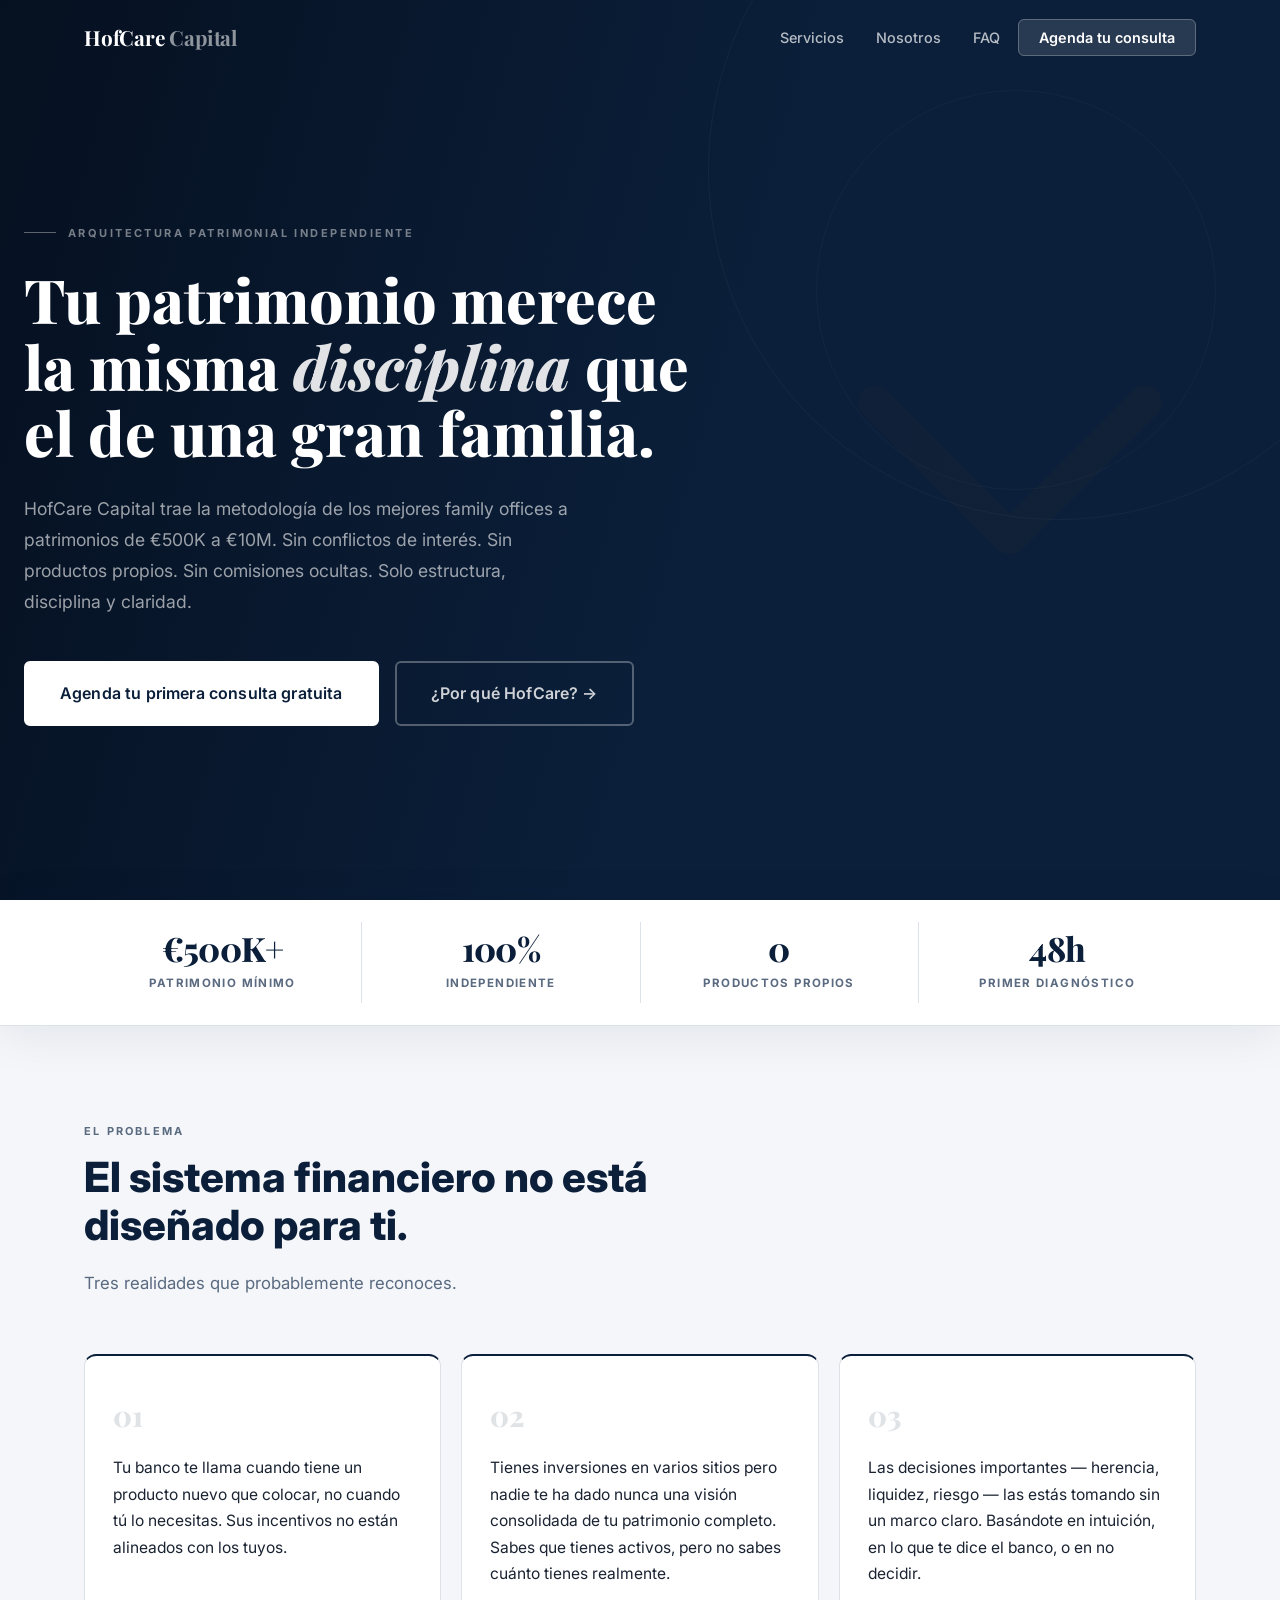
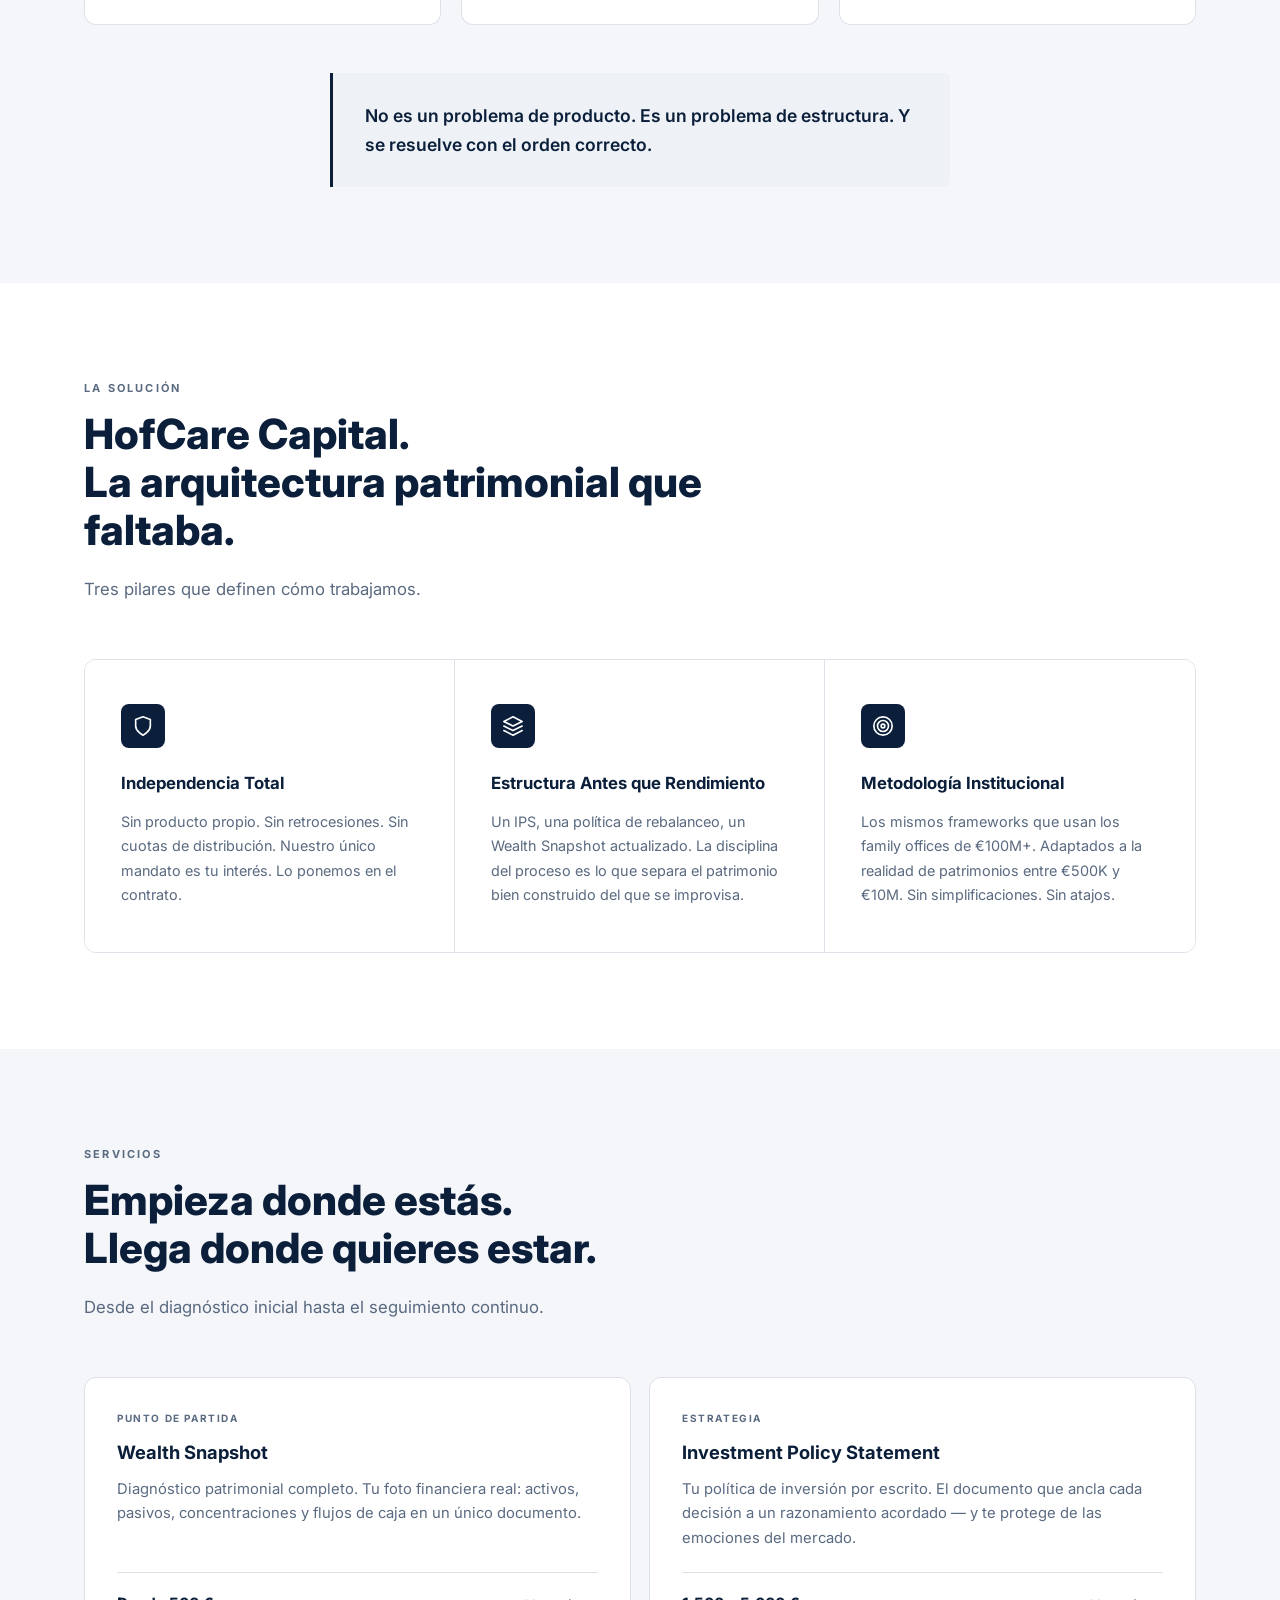
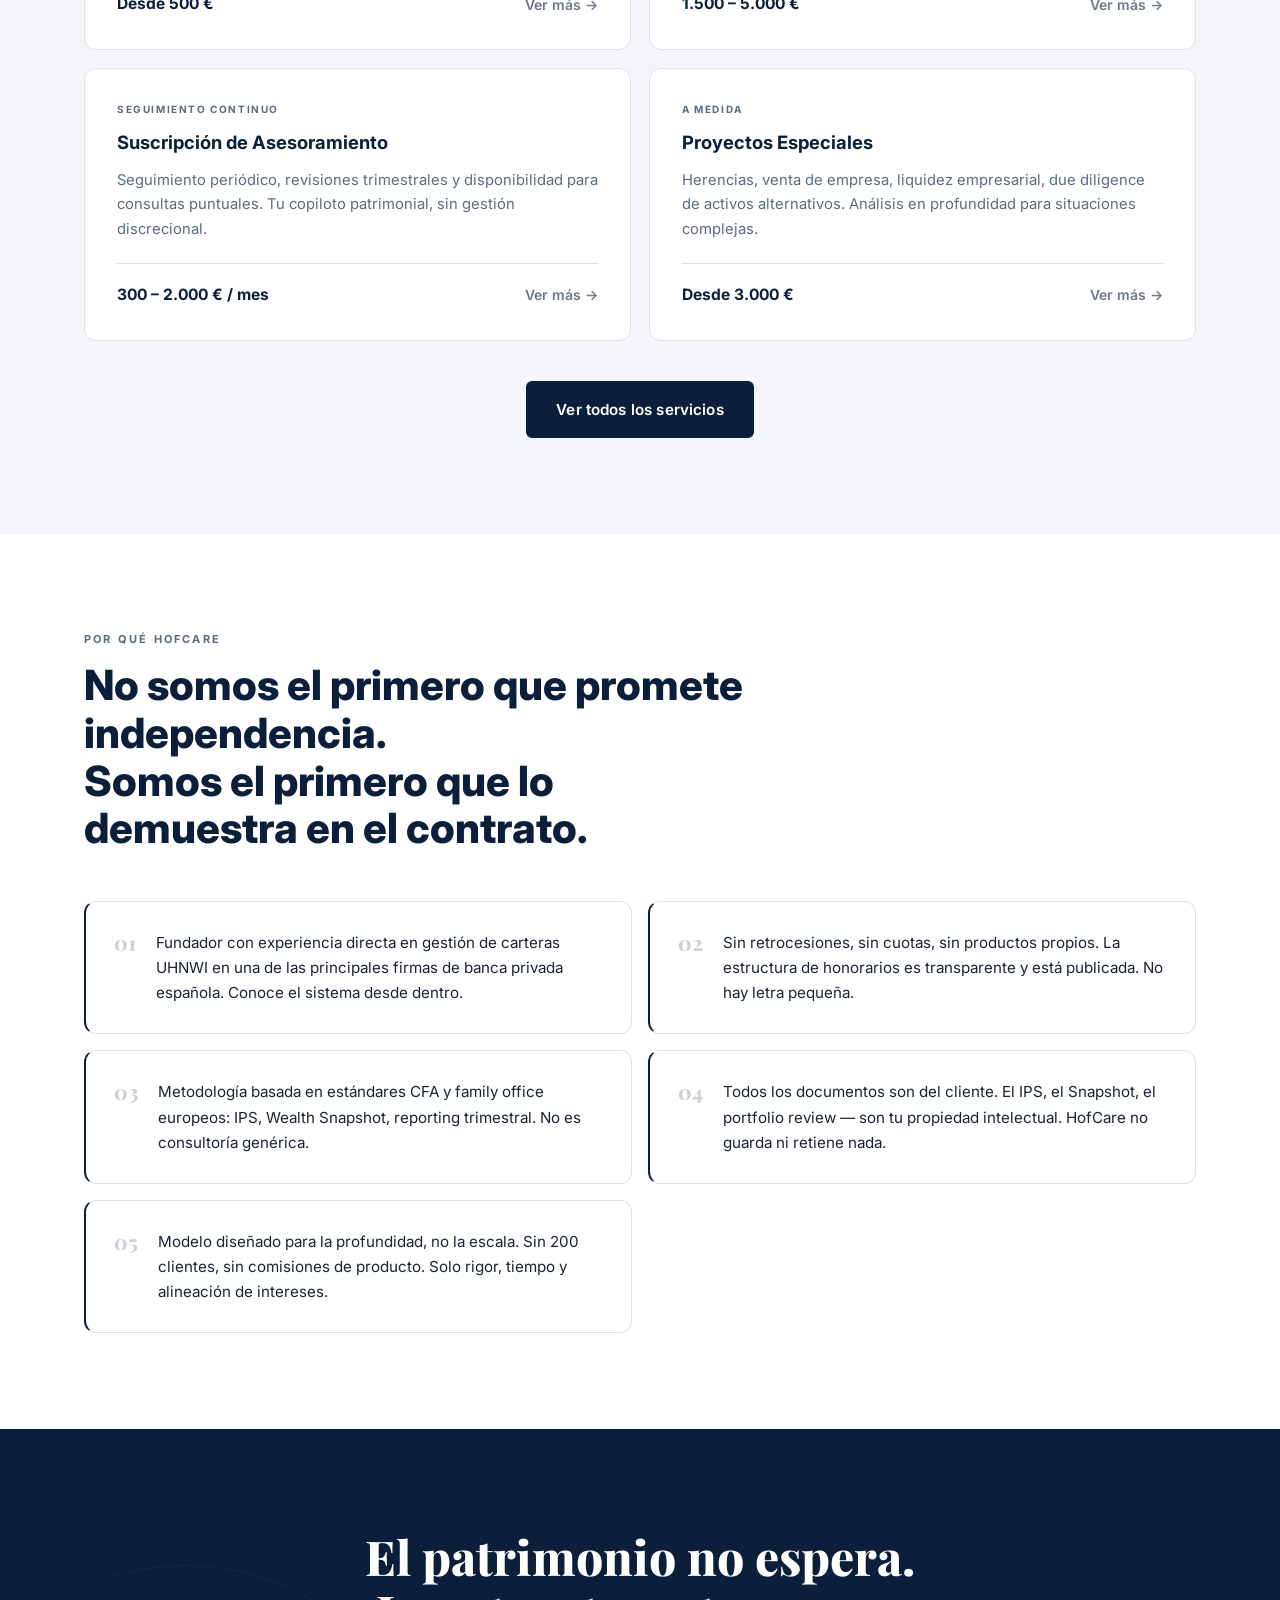
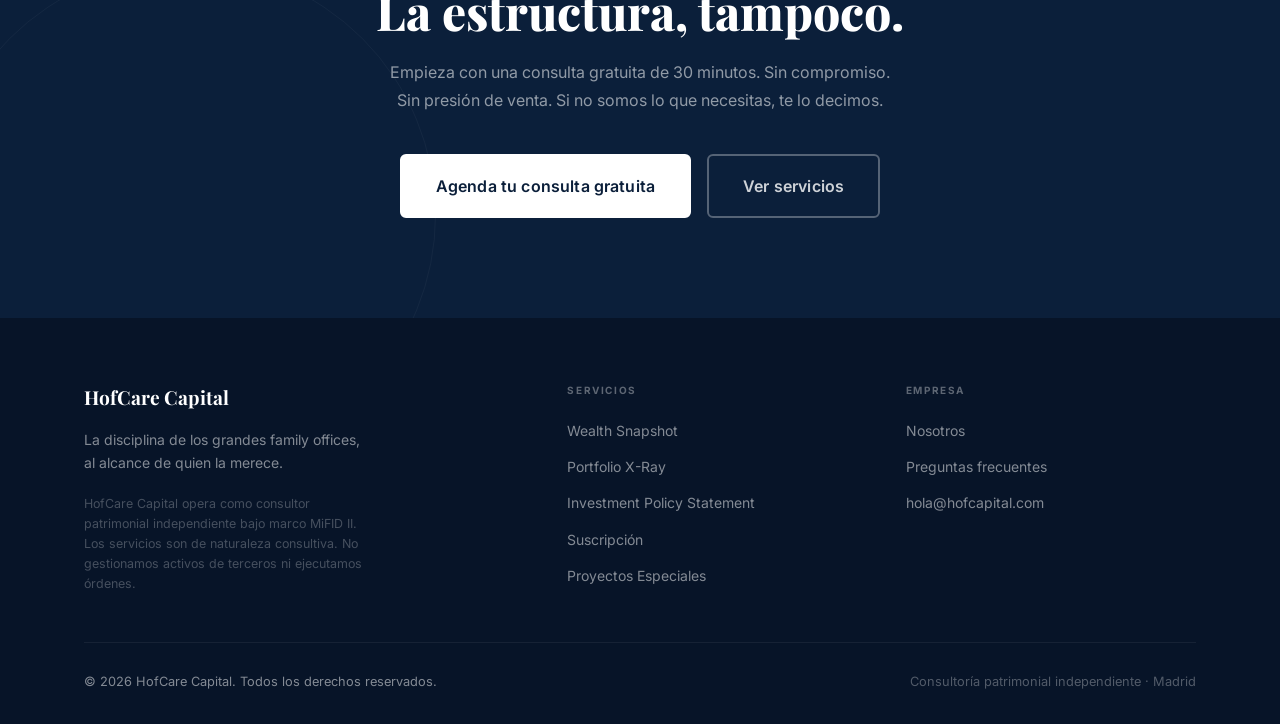
==== commit 1af88873: "Update index.html" ====
--- a/hofcare-web/index.html
+++ b/hofcare-web/index.html
@@ -7,10 +7,36 @@
   <meta name="description" content="HofCare Capital trae la metodología de los mejores family offices a patrimonios de €500K a €10M. Sin conflictos de interés. Sin productos propios. Solo estructura, disciplina y claridad." />
   <meta name="theme-color" content="#0B1F3A" />
 
+  <!-- Favicon -->
+  <link rel="icon" type="image/svg+xml" href="data:image/svg+xml,%3Csvg xmlns='http://www.w3.org/2000/svg' viewBox='0 0 32 32'%3E%3Crect width='32' height='32' rx='6' fill='%230B1F3A'/%3E%3Ctext x='50%25' y='50%25' dominant-baseline='central' text-anchor='middle' font-family='Georgia%2Cserif' font-size='13' font-weight='700' fill='white'%3EHC%3C/text%3E%3C/svg%3E" />
+
   <!-- Open Graph -->
   <meta property="og:title" content="HofCare Capital — Arquitectura Patrimonial Independiente" />
-  <meta property="og:description" content="La disciplina de los grandes family offices, al alcance de quien la merece." />
+  <meta property="og:description" content="La disciplina de los grandes family offices, al alcance de quien la merece. Consultoría patrimonial independiente para patrimonios de €500K a €10M." />
   <meta property="og:type" content="website" />
+  <meta property="og:image" content="https://images.unsplash.com/photo-1505118380757-91f5f5632de0?w=1200&q=80" />
+  <meta property="og:image:width" content="1200" />
+  <meta property="og:image:height" content="630" />
+  <meta property="og:locale" content="es_ES" />
+
+  <!-- Schema.org -->
+  <script type="application/ld+json">
+  {
+    "@context": "https://schema.org",
+    "@type": "FinancialService",
+    "name": "HofCare Capital",
+    "description": "Consultoría patrimonial independiente. Arquitectura patrimonial para familias con patrimonio entre €500K y €10M. Sin conflictos de interés, sin productos propios.",
+    "url": "https://hofcare-web.vercel.app",
+    "email": "hola@hofcapital.com",
+    "address": {
+      "@type": "PostalAddress",
+      "addressLocality": "Madrid",
+      "addressCountry": "ES"
+    },
+    "areaServed": "ES",
+    "serviceType": ["Consultoría patrimonial", "Investment Policy Statement", "Wealth Snapshot", "Portfolio X-Ray", "Asesoramiento independiente"]
+  }
+  </script>
 
   <!-- Google Fonts -->
   <link rel="preconnect" href="https://fonts.googleapis.com" />
@@ -86,10 +112,9 @@
     </div>
   </div>
 
-  <div class="hero__scroll" aria-hidden="true">
-    <div class="hero__scroll-line"></div>
-    <span>Scroll</span>
-  </div>
+  <svg class="hero__scroll-chevron" aria-hidden="true" viewBox="0 0 24 24" fill="none" stroke="currentColor" stroke-width="1.5" stroke-linecap="round" stroke-linejoin="round">
+    <polyline points="6 9 12 15 18 9"/>
+  </svg>
 </section>
 
 
@@ -165,7 +190,7 @@
   <div class="container">
     <p class="section__label animate-up">La solución</p>
     <h2 class="section__title animate-up delay-1">
-      HofCare Capital.<br/>La arquitectura patrimonial que faltaba.
+      HofCare Capital. <br/>La arquitectura patrimonial que faltaba.
     </h2>
     <p class="section__subtitle animate-up delay-2">
       Tres pilares que definen cómo trabajamos.
@@ -220,7 +245,7 @@
   <div class="container">
     <p class="section__label animate-up">Servicios</p>
     <h2 class="section__title animate-up delay-1">
-      Empieza donde estás.<br/>Llega donde quieres estar.
+      Empieza donde estás. <br/>Llega donde quieres estar.
     </h2>
     <p class="section__subtitle animate-up delay-2">
       Desde el diagnóstico inicial hasta el seguimiento continuo.
@@ -234,7 +259,7 @@
         <p class="svc-card__desc">Diagnóstico patrimonial completo. Tu foto financiera real: activos, pasivos, concentraciones y flujos de caja en un único documento.</p>
         <div class="svc-card__footer">
           <span class="svc-card__price">Desde 500 €</span>
-          <a href="servicios.html#wealth-snapshot" class="svc-card__link">Ver más <span>→</span></a>
+          <a href="servicios.html#wealth-snapshot" class="svc-card__link" aria-label="Ver más sobre Wealth Snapshot">Ver más <span>→</span></a>
         </div>
       </div>
 
@@ -244,7 +269,7 @@
         <p class="svc-card__desc">Tu política de inversión por escrito. El documento que ancla cada decisión a un razonamiento acordado — y te protege de las emociones del mercado.</p>
         <div class="svc-card__footer">
           <span class="svc-card__price">1.500 – 5.000 €</span>
-          <a href="servicios.html#ips" class="svc-card__link">Ver más <span>→</span></a>
+          <a href="servicios.html#ips" class="svc-card__link" aria-label="Ver más sobre Investment Policy Statement">Ver más <span>→</span></a>
         </div>
       </div>
 
@@ -254,7 +279,7 @@
         <p class="svc-card__desc">Seguimiento periódico, revisiones trimestrales y disponibilidad para consultas puntuales. Tu copiloto patrimonial, sin gestión discrecional.</p>
         <div class="svc-card__footer">
           <span class="svc-card__price">300 – 2.000 € / mes</span>
-          <a href="servicios.html#suscripcion" class="svc-card__link">Ver más <span>→</span></a>
+          <a href="servicios.html#suscripcion" class="svc-card__link" aria-label="Ver más sobre Suscripción de Asesoramiento">Ver más <span>→</span></a>
         </div>
       </div>
 
@@ -264,7 +289,7 @@
         <p class="svc-card__desc">Herencias, venta de empresa, liquidez empresarial, due diligence de activos alternativos. Análisis en profundidad para situaciones complejas.</p>
         <div class="svc-card__footer">
           <span class="svc-card__price">Desde 3.000 €</span>
-          <a href="servicios.html#proyectos" class="svc-card__link">Ver más <span>→</span></a>
+          <a href="servicios.html#proyectos" class="svc-card__link" aria-label="Ver más sobre Proyectos Especiales">Ver más <span>→</span></a>
         </div>
       </div>
 
--- a/hofcare-web/css/style.css
+++ b/hofcare-web/css/style.css
@@ -433,6 +433,17 @@
 }
 .cta-banner__sub { font-size: 1rem; color: rgba(255,255,255,0.55); max-width: 500px; margin: 0 auto 40px; line-height: 1.7; }
 .cta-banner__ctas { display: flex; gap: 16px; justify-content: center; flex-wrap: wrap; }
+
+/* ── SUBSCRIPTION TIERS GRID ───────────────────────────────────── */
+.subs-grid {
+  display: grid;
+  grid-template-columns: 1fr 1fr;
+  gap: 24px;
+  margin-bottom: 32px;
+}
+@media (max-width: 640px) {
+  .subs-grid { grid-template-columns: 1fr; }
+}
 
 /* ── FULL-PAGE SERVICE BLOCKS ──────────────────────────────────── */
 .service-block { padding: 64px 0; border-bottom: 1px solid var(--border); }
@@ -486,10 +497,25 @@
 .faq-answer__inner { padding: 0 0 24px; font-size: 0.975rem; color: var(--mid); line-height: 1.75; }
 
 /* ── PAGE HERO (inner pages) ───────────────────────────────────── */
-.page-hero { background: var(--navy); padding: 160px 0 80px; }
-.page-hero__eyebrow { font-size: 11px; font-weight: 700; letter-spacing: 0.2em; text-transform: uppercase; color: rgba(255,255,255,0.4); margin-bottom: 16px; }
-.page-hero__title { font-family: var(--font-serif); font-size: clamp(2rem, 4.5vw, 3.2rem); font-weight: 800; color: var(--white); margin-bottom: 20px; line-height: 1.15; max-width: 680px; }
-.page-hero__sub { font-size: 1.05rem; color: rgba(255,255,255,0.55); max-width: 560px; line-height: 1.7; }
+.page-hero {
+  background: var(--navy);  /* fallback if video doesn't load */
+  padding: 160px 0 80px;
+  position: relative;
+  overflow: hidden;
+}
+/* Content sits above the video */
+.page-hero > .container { position: relative; z-index: 2; }
+/* Darker overlay on inner pages — more text legibility */
+.page-hero .hero__overlay {
+  background: linear-gradient(
+    105deg,
+    rgba(5, 15, 30, 0.96) 0%,
+    rgba(11, 31, 58, 0.93) 100%
+  );
+}
+.page-hero__eyebrow { font-size: 11px; font-weight: 700; letter-spacing: 0.2em; text-transform: uppercase; color: rgba(255,255,255,0.4); margin-bottom: 16px; position: relative; z-index: 2; }
+.page-hero__title { font-family: var(--font-serif); font-size: clamp(2rem, 4.5vw, 3.2rem); font-weight: 800; color: var(--white); margin-bottom: 20px; line-height: 1.15; max-width: 680px; position: relative; z-index: 2; }
+.page-hero__sub { font-size: 1.05rem; color: rgba(255,255,255,0.55); max-width: 560px; line-height: 1.7; position: relative; z-index: 2; }
 
 /* ── FOOTER ────────────────────────────────────────────────────── */
 .footer { background: var(--navy-dark); color: rgba(255,255,255,0.5); padding: 64px 0 32px; }
@@ -575,19 +601,24 @@
    VIDEO HERO  ·  STATS BAR  ·  Visual Enhancement Layer
    ═══════════════════════════════════════════════════════════════ */
 
-/* ── VIDEO BACKGROUND ───────────────────────────────────────────── */
+/* ── VIDEO BACKGROUND (HTML5 <video>) ───────────────────────────── */
 .hero__video-wrap {
   position: absolute;
   inset: 0;
   z-index: 0;
   overflow: hidden;
+  pointer-events: none;
 }
 .hero__video {
   width: 100%;
   height: 100%;
   object-fit: cover;
   object-position: center 55%;
-  transform: scale(1.04); /* prevent edge gaps during scroll */
+  pointer-events: none;
+}
+/* Reduced motion: hide video for accessibility */
+@media (prefers-reduced-motion: reduce) {
+  .hero__video { display: none; }
 }
 .hero__overlay {
   position: absolute;
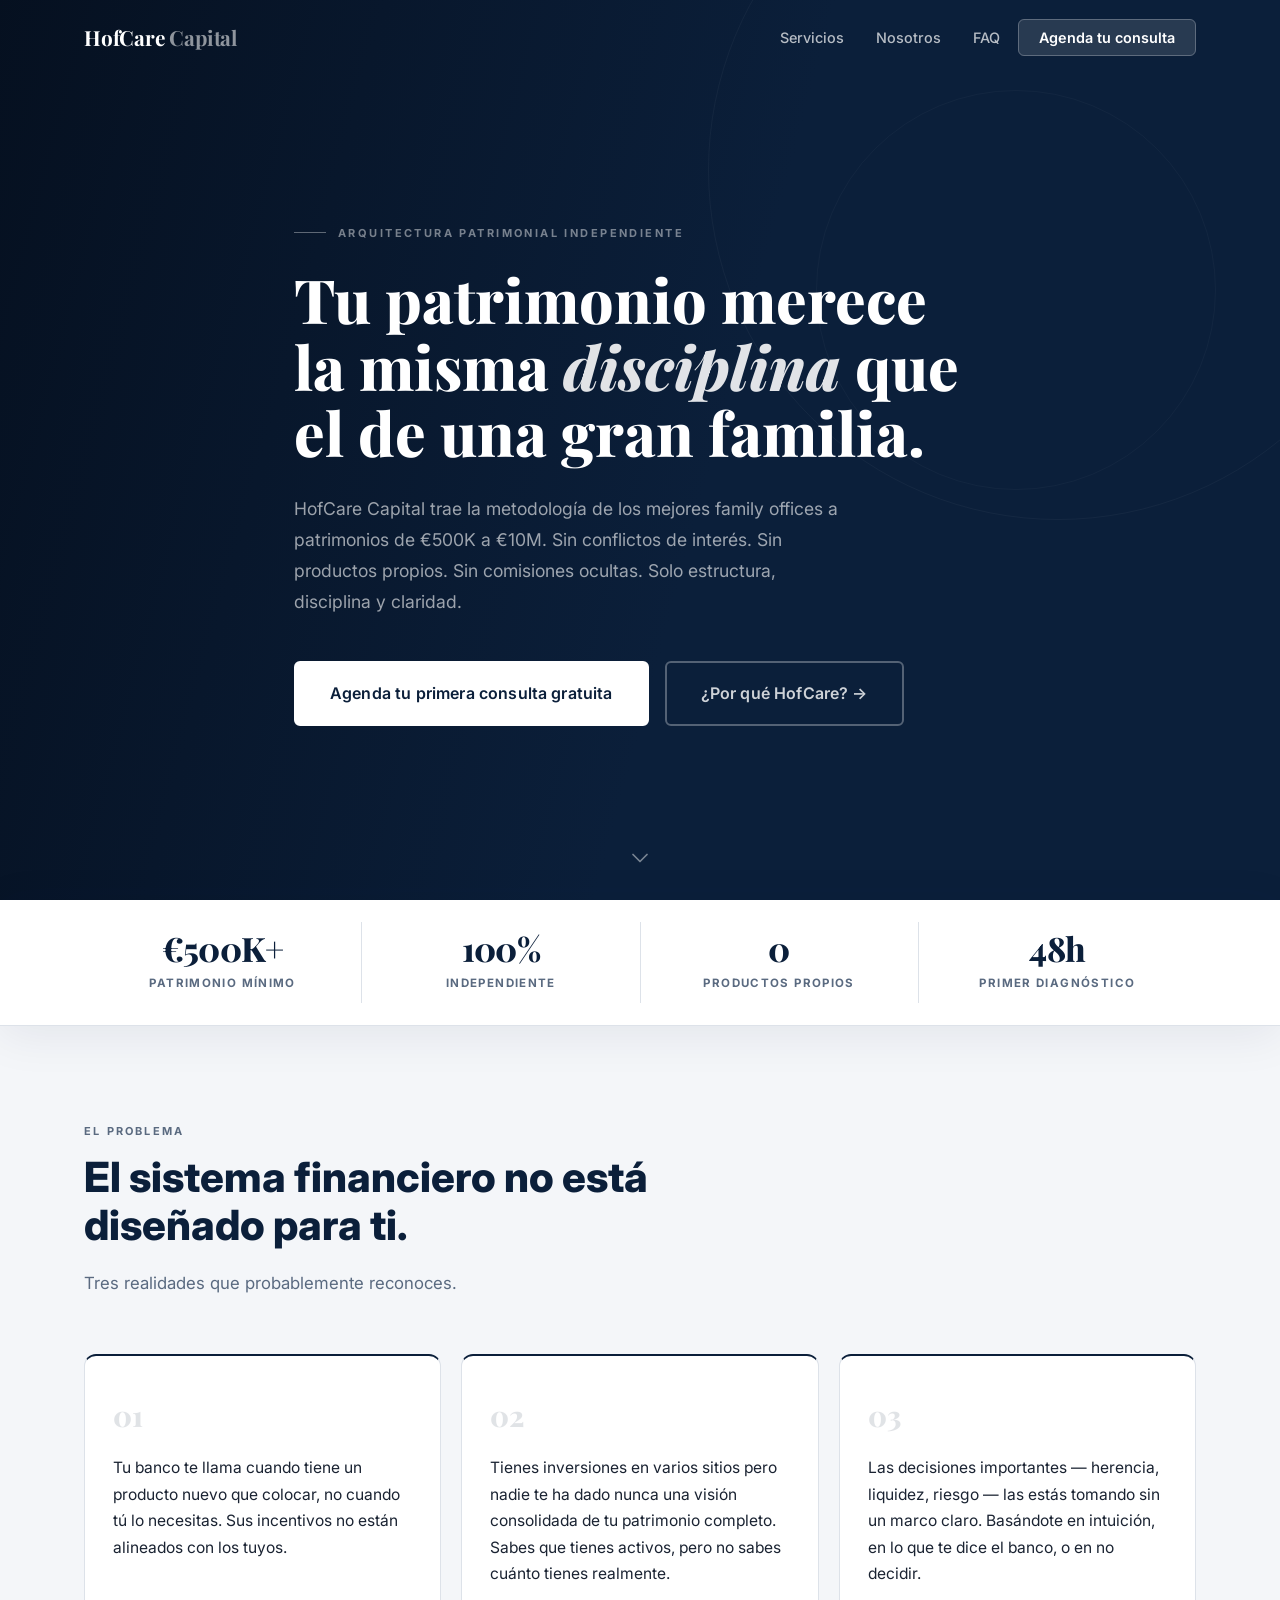
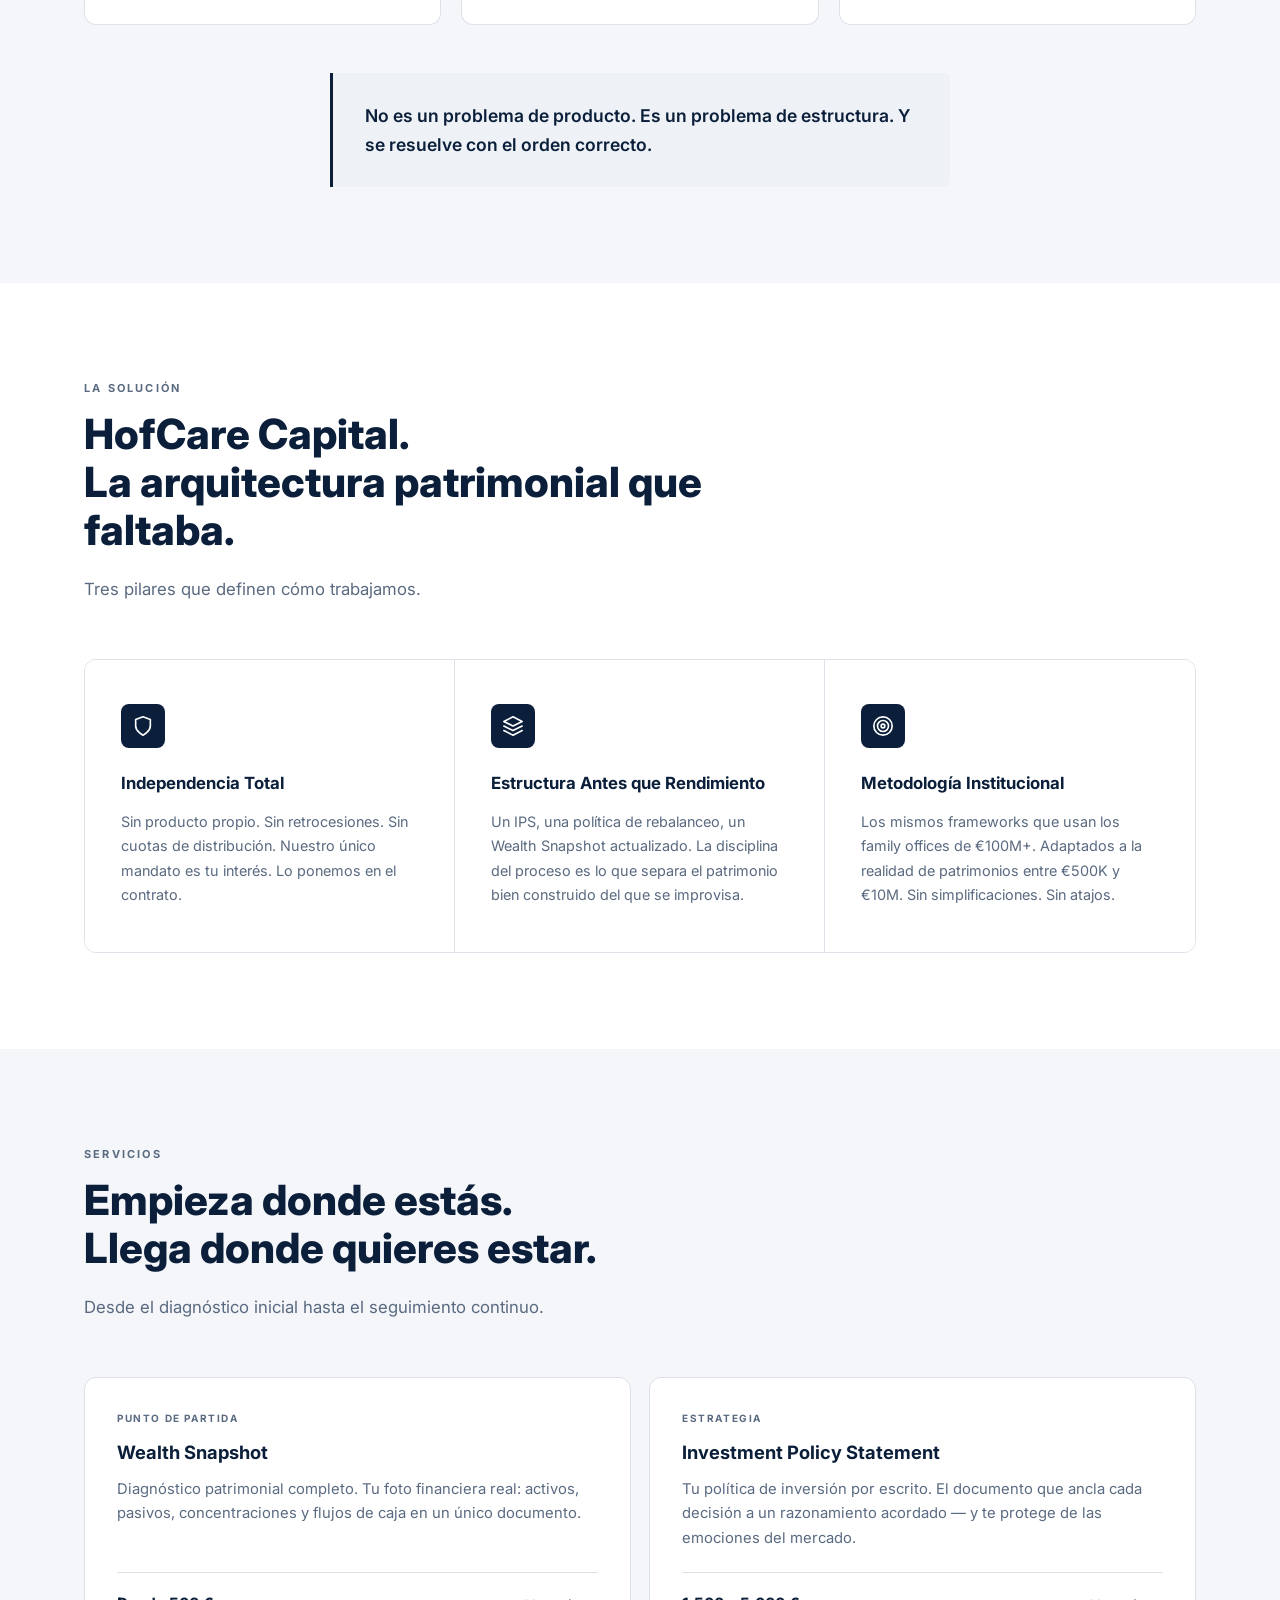
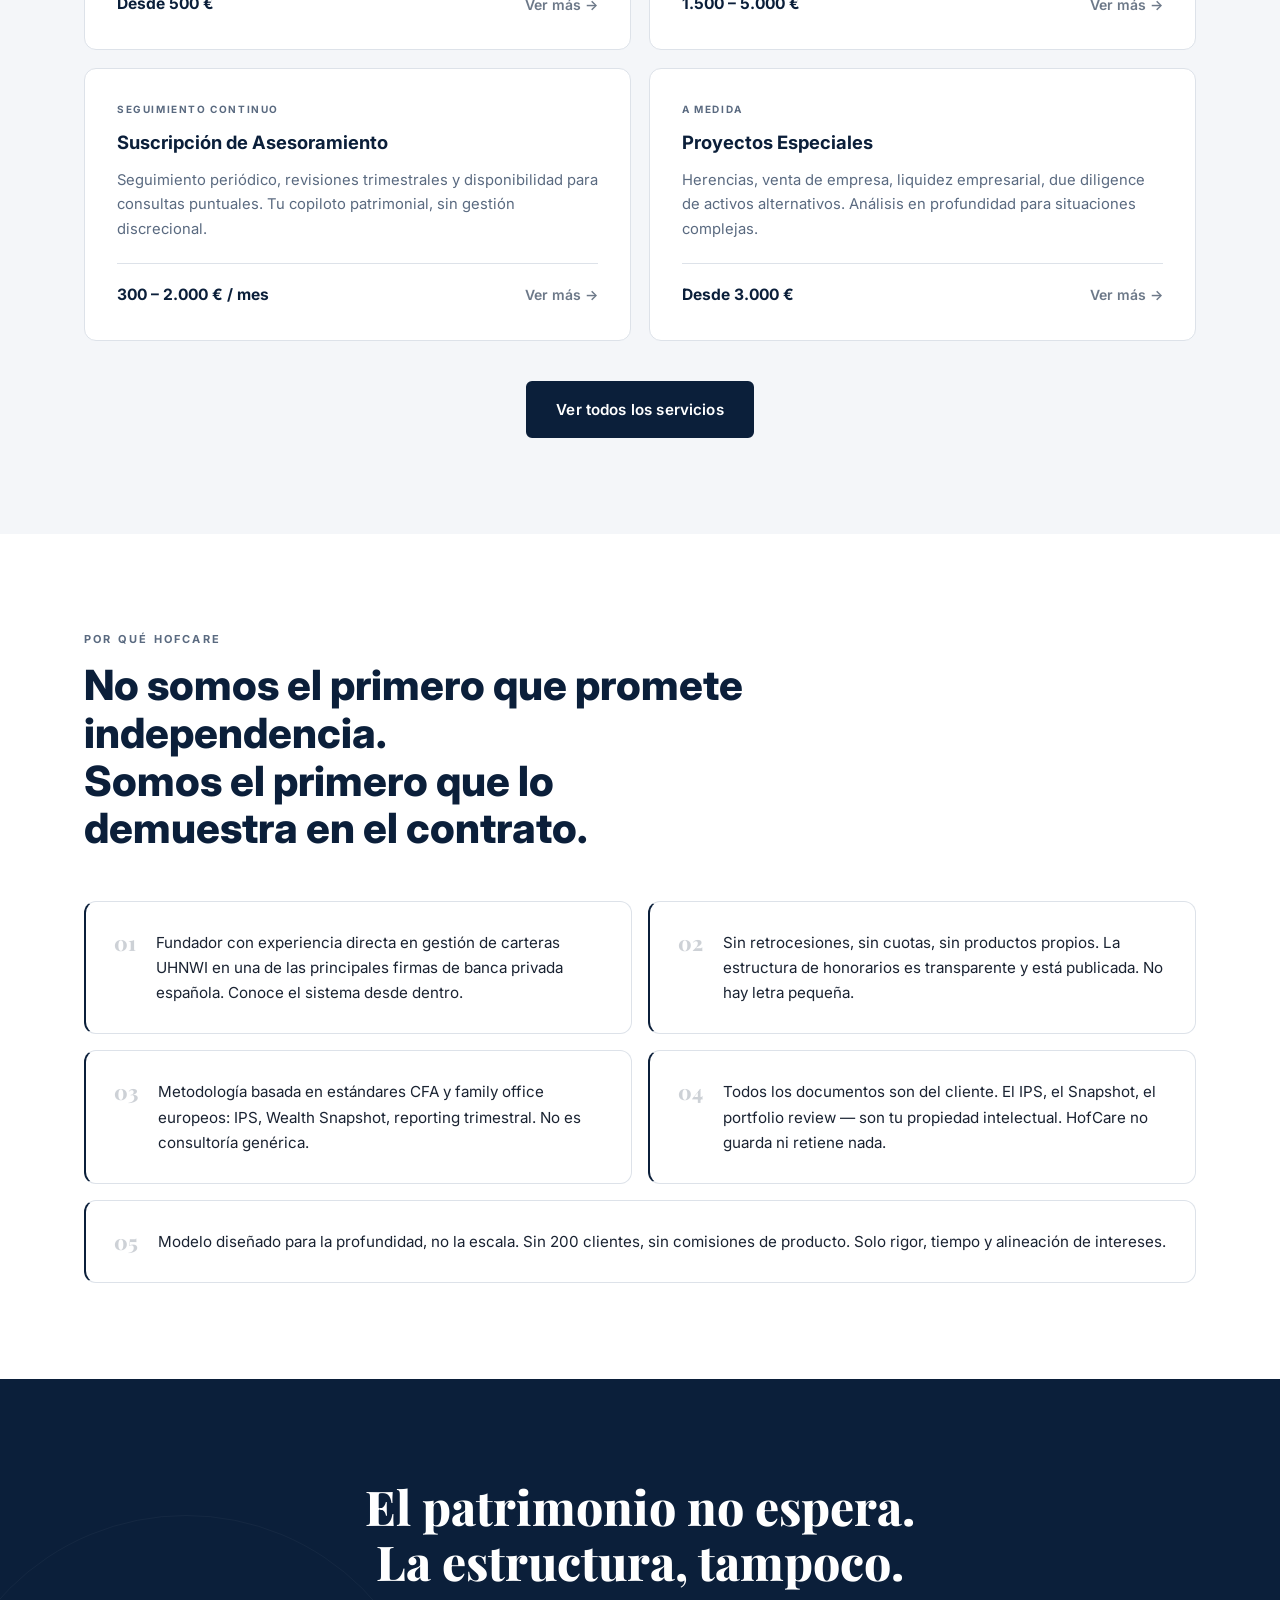
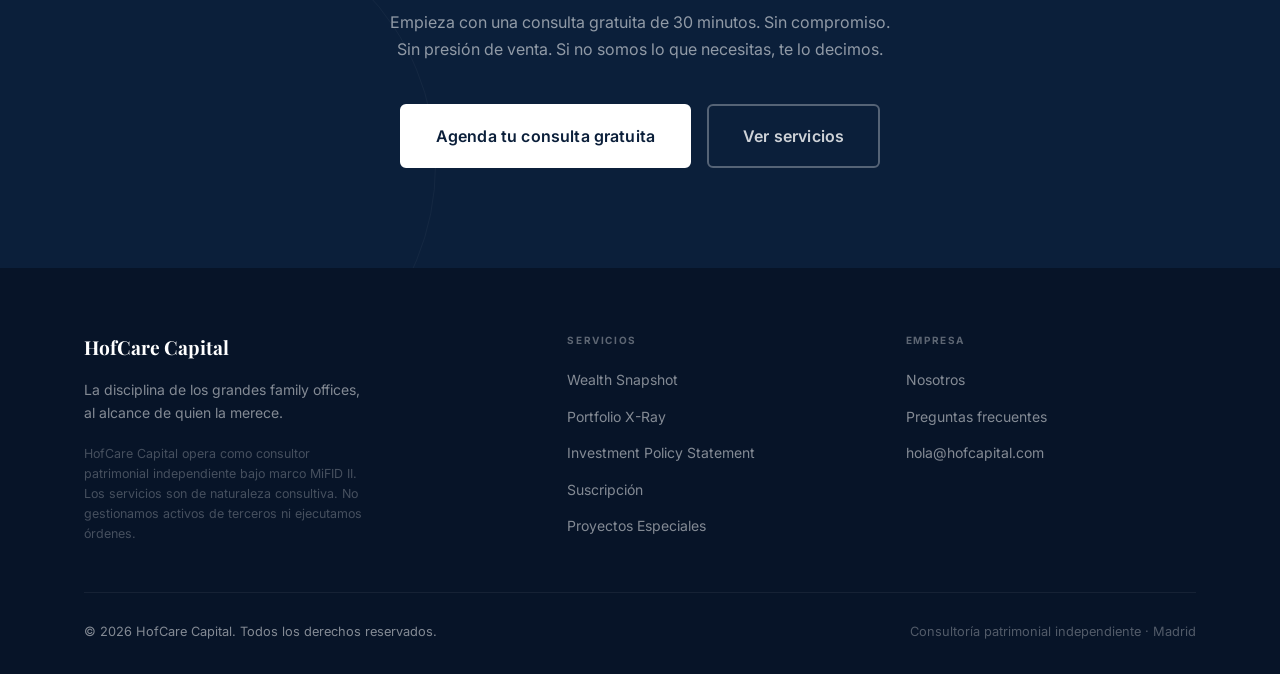
==== commit e09bc280: "Update index.html" ====
--- a/hofcare-web/index.html
+++ b/hofcare-web/index.html
@@ -62,7 +62,7 @@
       <li><a href="faq.html">FAQ</a></li>
       <li>
         <a href="#contacto" class="nav__cta"
-           data-cal-link="TU-USUARIO-CAL/discovery-call"
+           data-cal-link="hofcarecapital/discovery-call"
            data-cal-config='{"layout":"popup"}'>
           Agenda tu consulta
         </a>
@@ -102,7 +102,7 @@
 
     <div class="hero__ctas">
       <a href="#contacto" class="btn btn--gold btn--lg"
-         data-cal-link="TU-USUARIO-CAL/discovery-call"
+         data-cal-link="hofcarecapital/discovery-call"
          data-cal-config='{"layout":"popup"}'>
         Agenda tu primera consulta gratuita
       </a>
@@ -354,7 +354,7 @@
     </p>
     <div class="cta-banner__ctas animate-up delay-2">
       <a href="#" class="btn btn--gold btn--lg"
-         data-cal-link="TU-USUARIO-CAL/discovery-call"
+         data-cal-link="hofcarecapital/discovery-call"
          data-cal-config='{"layout":"popup"}'>
         Agenda tu consulta gratuita
       </a>
--- a/hofcare-web/css/style.css
+++ b/hofcare-web/css/style.css
@@ -302,10 +302,14 @@
   opacity: 0;
   animation: fadeUp 0.7s var(--ease) 0.9s forwards;
 }
-.hero__scroll-line {
-  width: 1px; height: 40px;
-  background: linear-gradient(to bottom, rgba(255,255,255,0.25), transparent);
-  animation: scrollLine 2s ease-in-out infinite;
+.hero__scroll-chevron {
+  width: 28px; height: 28px;
+  position: absolute;
+  bottom: 28px;
+  left: 50%;
+  transform: translateX(-50%);
+  color: rgba(255,255,255,0.45);
+  animation: scrollBounce 1.8s ease-in-out infinite;
 }
 
 /* ── PROBLEM ───────────────────────────────────────────────────── */
@@ -530,22 +534,36 @@
 .footer__bottom { padding-top: 28px; border-top: 1px solid rgba(255,255,255,0.06); display: flex; align-items: center; justify-content: space-between; gap: 16px; font-size: 0.8rem; }
 
 /* ── SCROLL ANIMATIONS ─────────────────────────────────────────── */
-.animate-up { opacity: 0; transform: translateY(28px); transition: opacity 0.6s var(--ease), transform 0.6s var(--ease); }
+.animate-up { opacity: 0; transform: translateY(16px); transition: opacity 0.28s var(--ease), transform 0.28s var(--ease); }
 .animate-up.is-visible { opacity: 1; transform: translateY(0); }
-.animate-up.delay-1 { transition-delay: 0.1s; }
-.animate-up.delay-2 { transition-delay: 0.2s; }
-.animate-up.delay-3 { transition-delay: 0.3s; }
-.animate-up.delay-4 { transition-delay: 0.4s; }
-.animate-up.delay-5 { transition-delay: 0.5s; }
+.animate-up.delay-1 { transition-delay: 0.06s; }
+.animate-up.delay-2 { transition-delay: 0.12s; }
+.animate-up.delay-3 { transition-delay: 0.18s; }
+.animate-up.delay-4 { transition-delay: 0.24s; }
+.animate-up.delay-5 { transition-delay: 0.30s; }
 
 /* ── KEYFRAMES ─────────────────────────────────────────────────── */
 @keyframes fadeUp {
-  from { opacity: 0; transform: translateY(24px); }
+  from { opacity: 0; transform: translateY(16px); }
   to   { opacity: 1; transform: translateY(0); }
 }
-@keyframes scrollLine {
-  0%, 100% { transform: scaleY(1); opacity: 1; }
-  50%       { transform: scaleY(0.4); opacity: 0.2; }
+@keyframes scrollBounce {
+  0%, 100% { transform: translateX(-50%) translateY(0); opacity: 0.5; }
+  50%       { transform: translateX(-50%) translateY(7px); opacity: 1; }
+}
+
+/* ── WHY-GRID: último item se expande si queda solo ────────────── */
+.why-item:last-child:nth-child(odd) { grid-column: 1 / -1; }
+
+/* ── PREFERS-REDUCED-MOTION ────────────────────────────────────── */
+@media (prefers-reduced-motion: reduce) {
+  .animate-up   { opacity: 1; transform: none; transition: none; }
+  .hero__eyebrow,
+  .hero__headline,
+  .hero__sub,
+  .hero__ctas   { opacity: 1; animation: none; }
+  .hero__video  { display: none; }
+  .hero__scroll { display: none; }
 }
 
 /* ── RESPONSIVE ────────────────────────────────────────────────── */
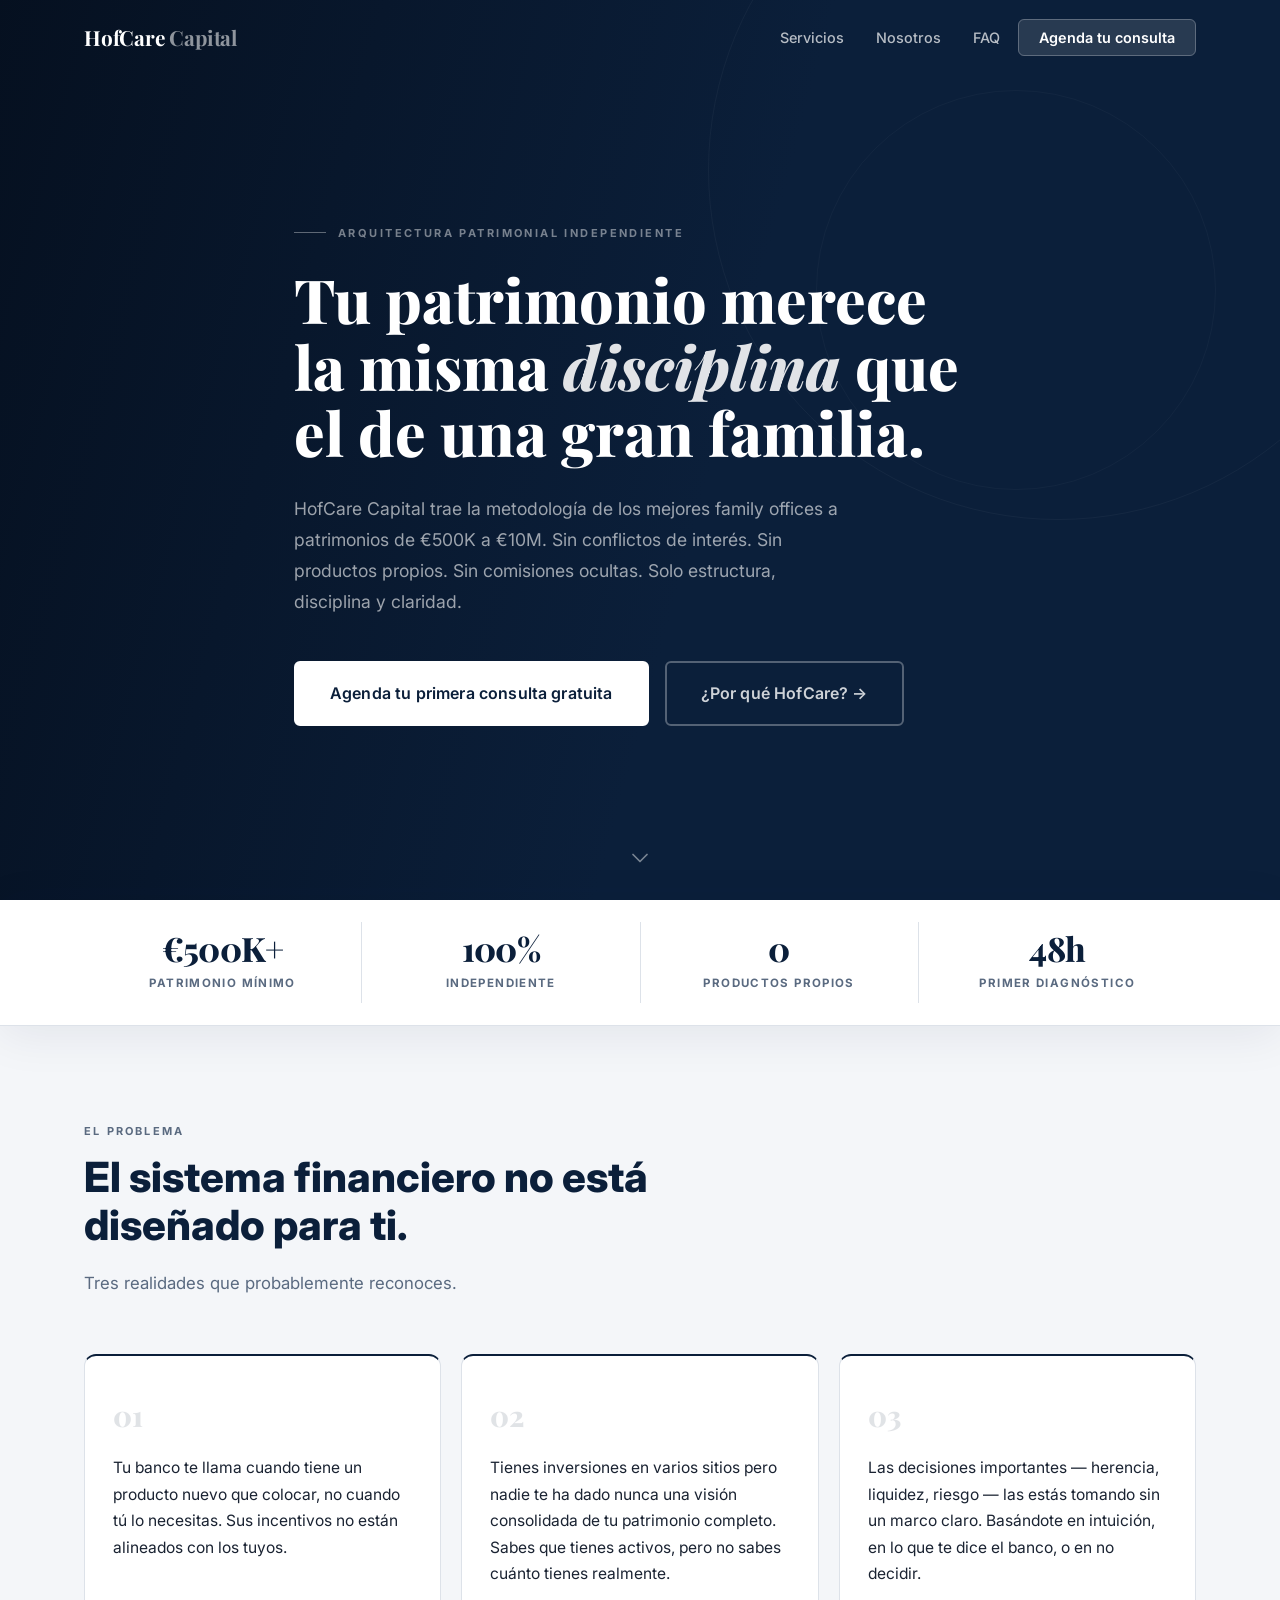
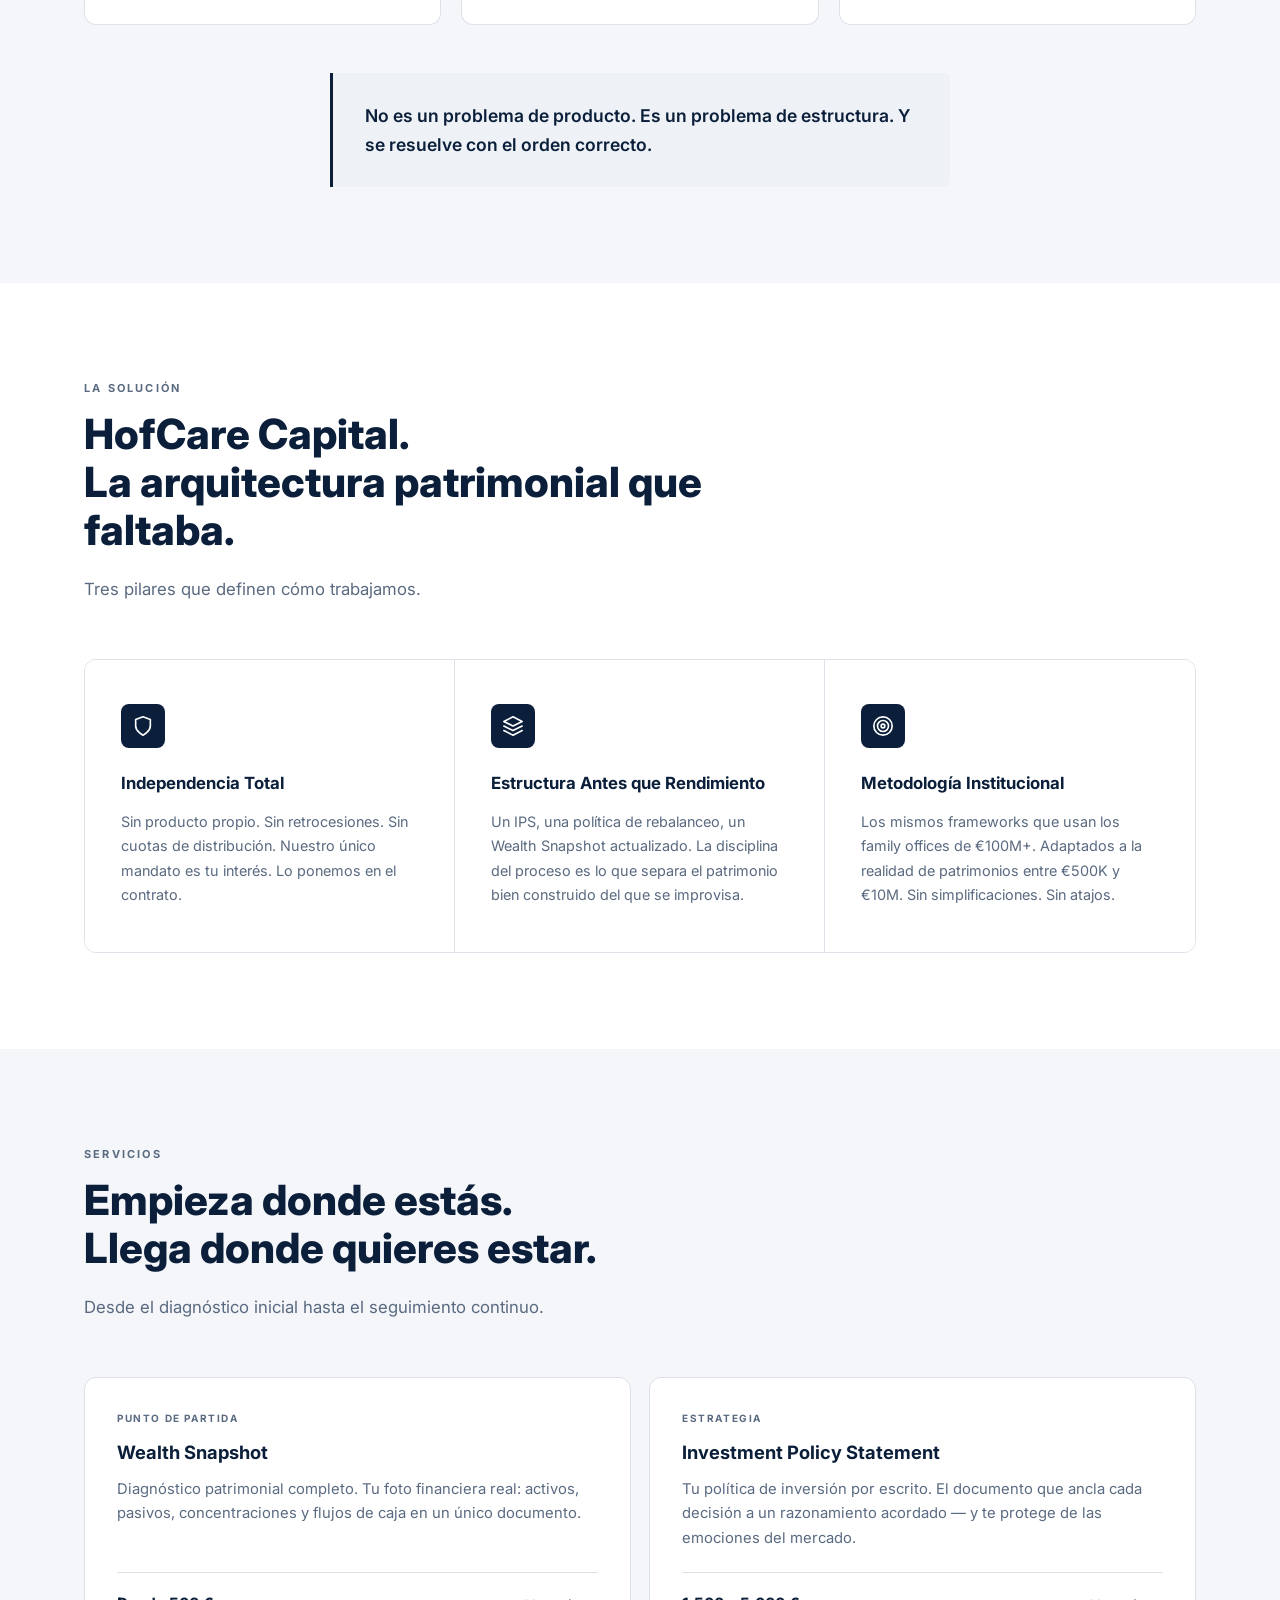
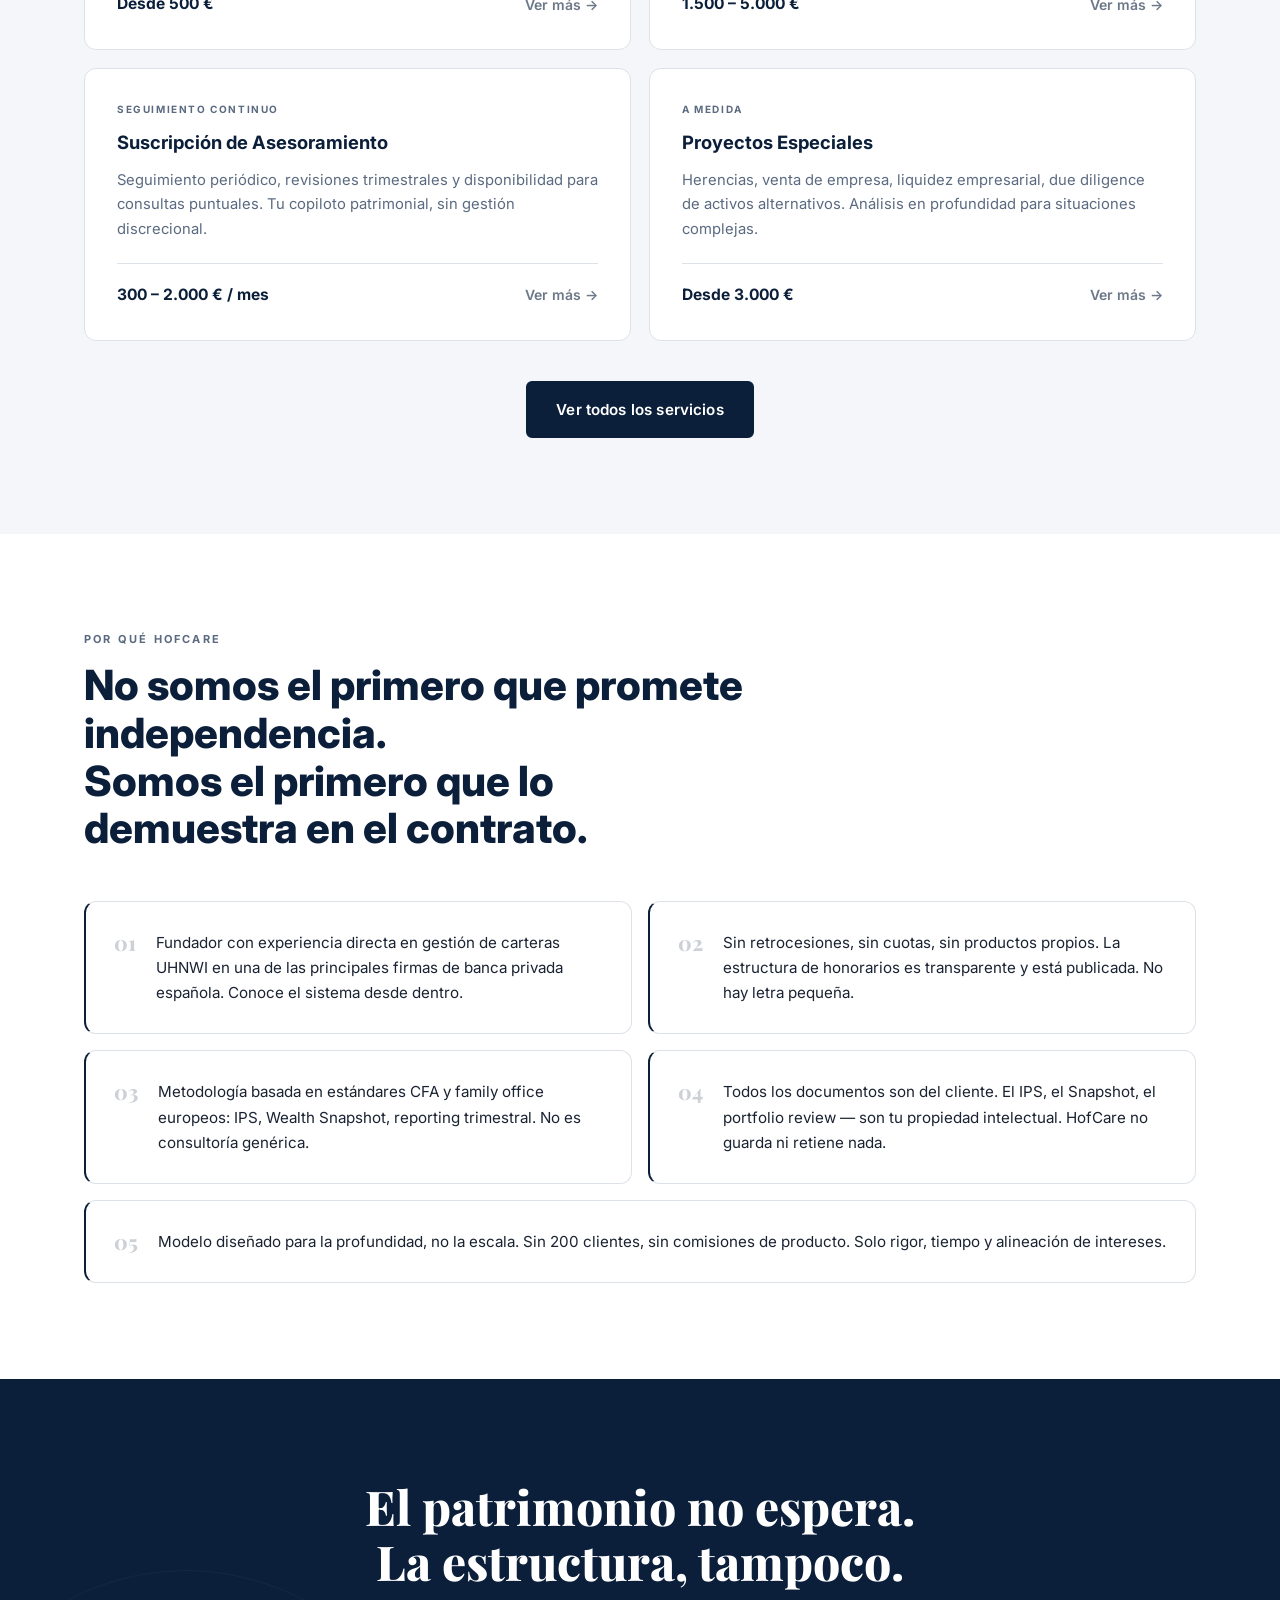
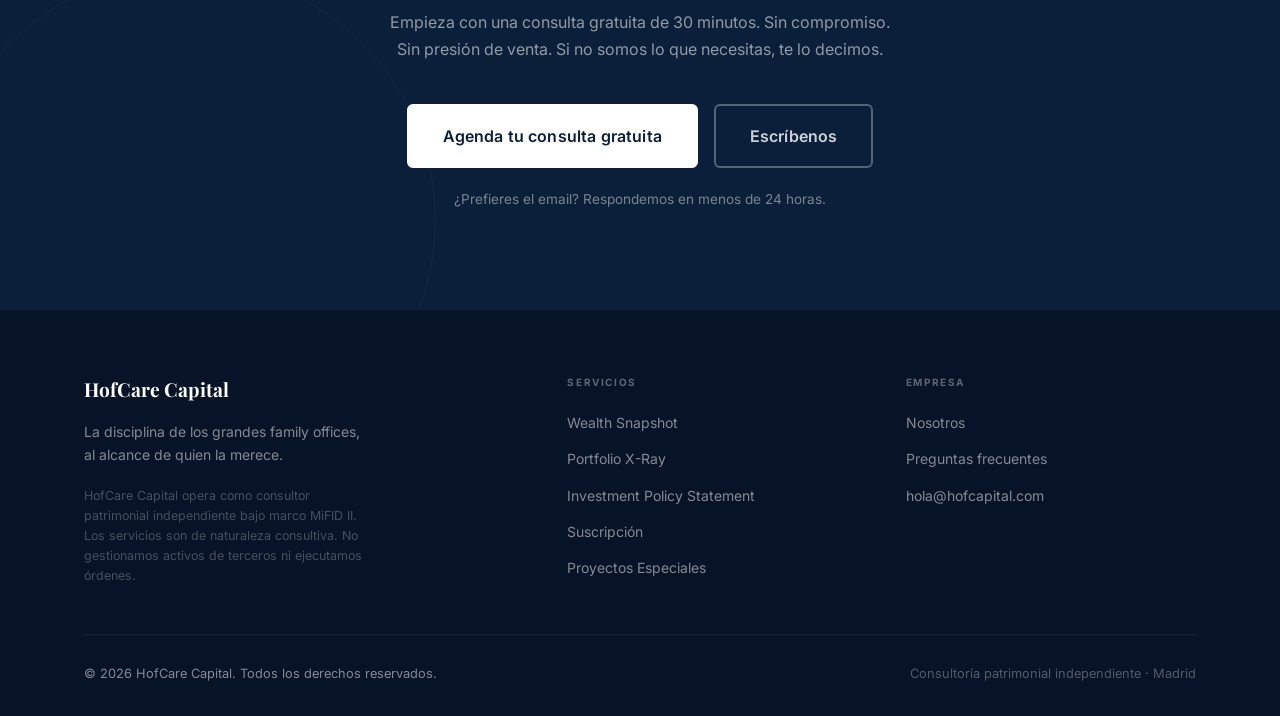
==== commit a3d68db4: "Add files via upload" ====
--- a/hofcare-web/index.html
+++ b/hofcare-web/index.html
@@ -358,10 +358,13 @@
          data-cal-config='{"layout":"popup"}'>
         Agenda tu consulta gratuita
       </a>
-      <a href="servicios.html" class="btn btn--ghost btn--lg">
-        Ver servicios
+      <a href="mailto:hola@hofcapital.com" class="btn btn--ghost btn--lg">
+        Escríbenos
       </a>
     </div>
+    <p class="animate-up delay-3" style="margin-top: 20px; font-size: 0.85rem; color: rgba(255,255,255,0.45);">
+      ¿Prefieres el email? Respondemos en menos de 24 horas.
+    </p>
   </div>
 </section>
 
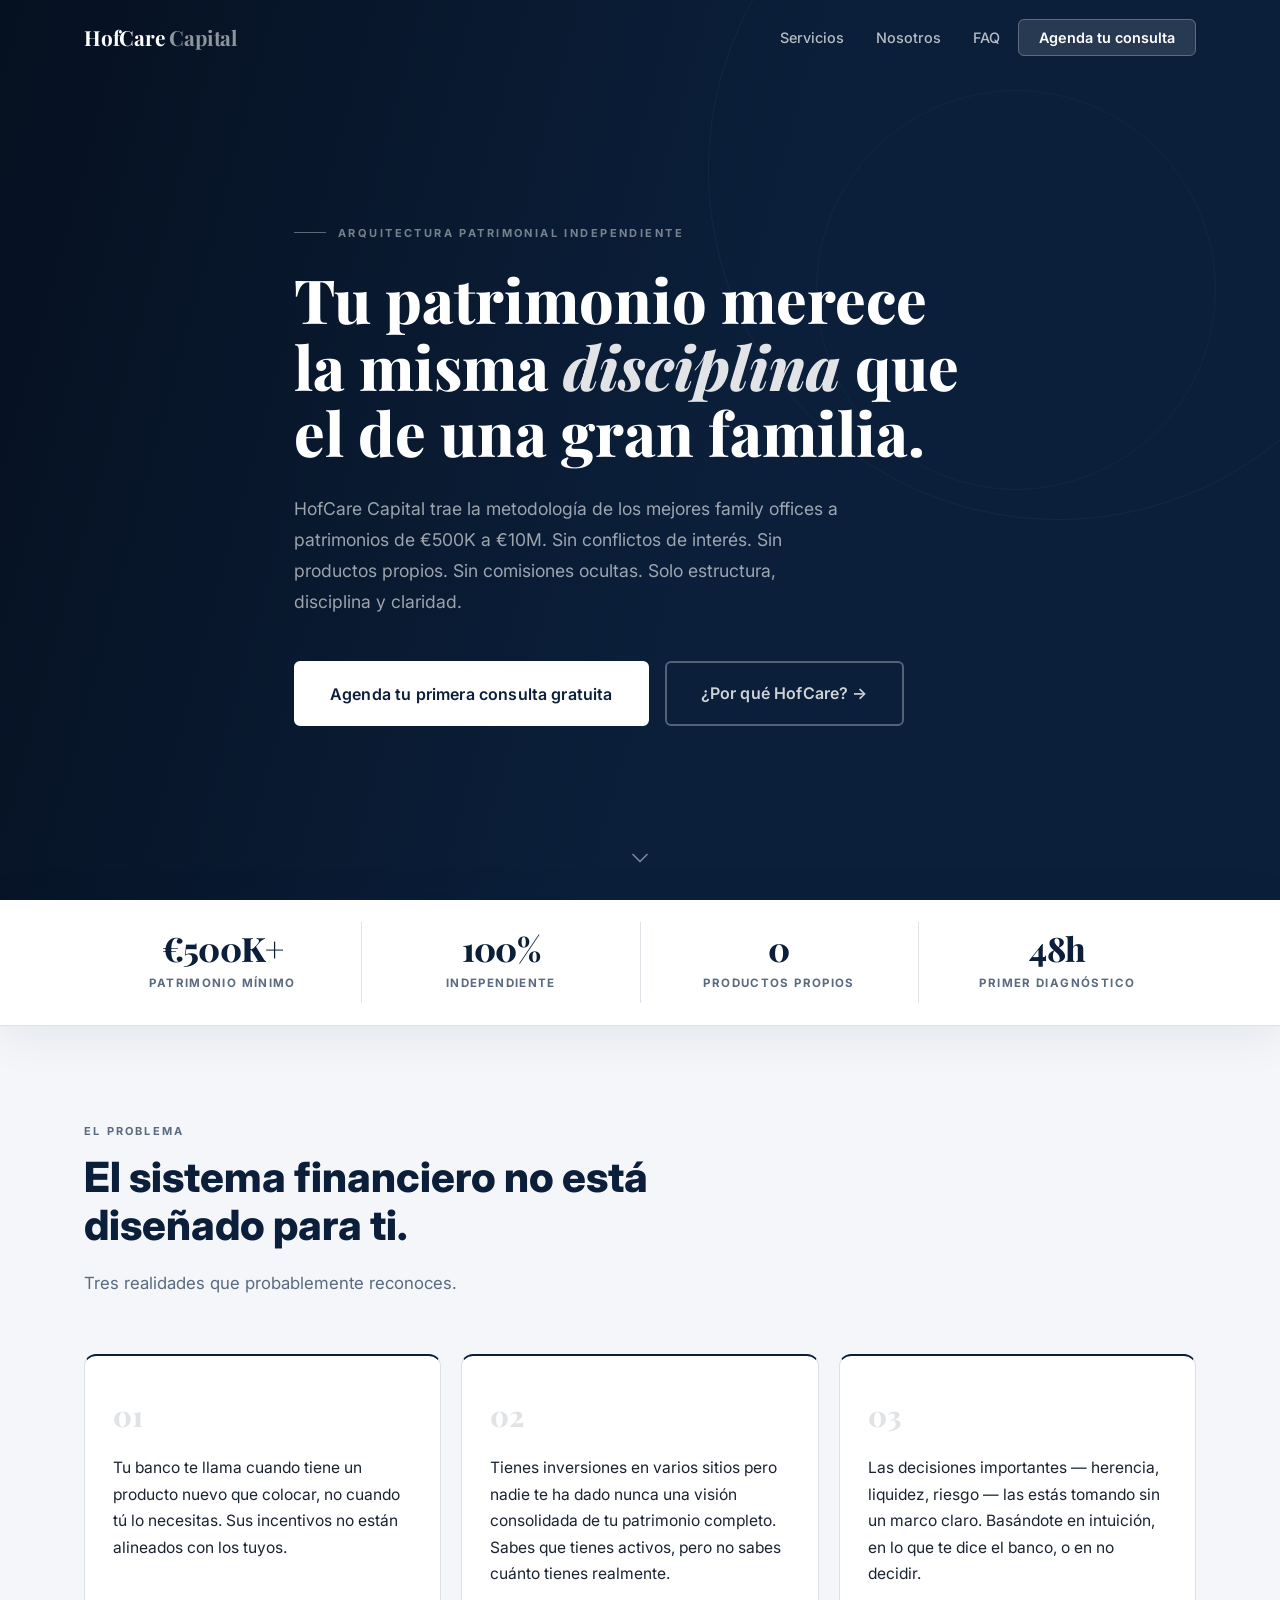
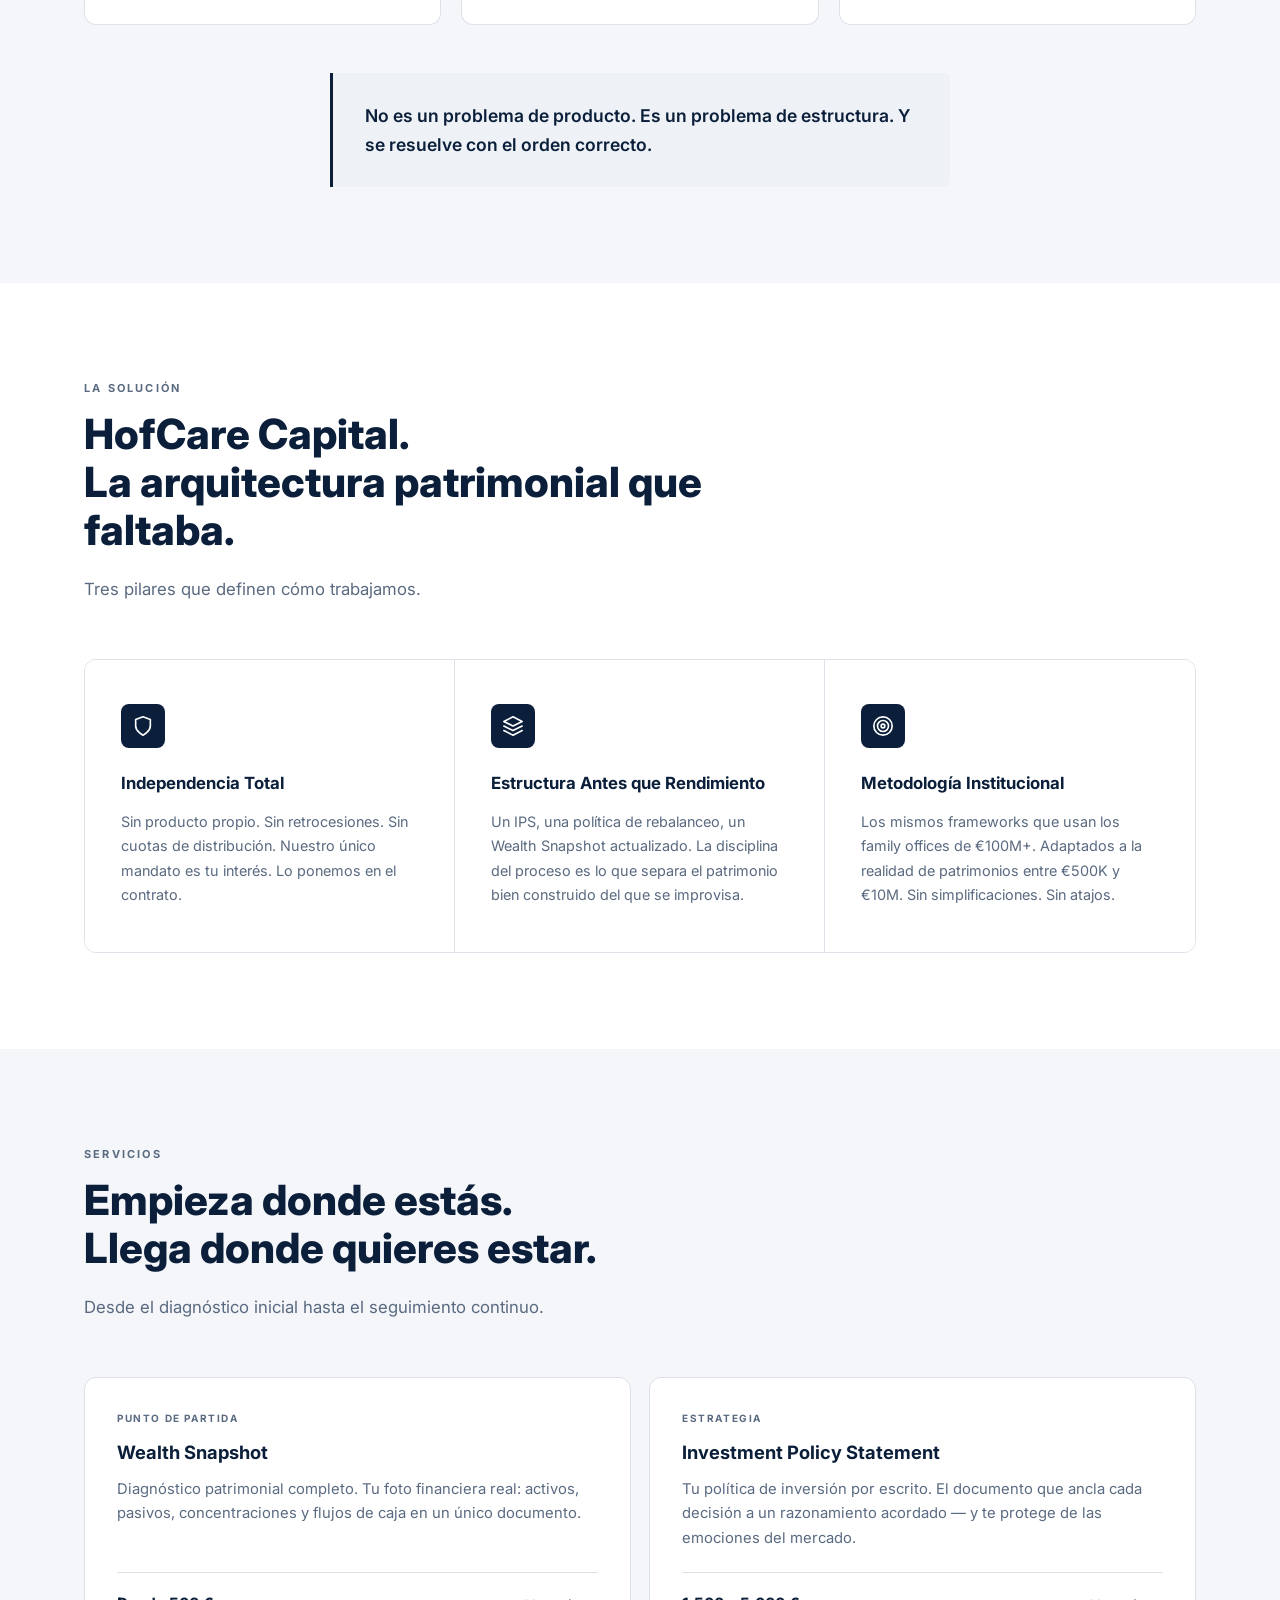
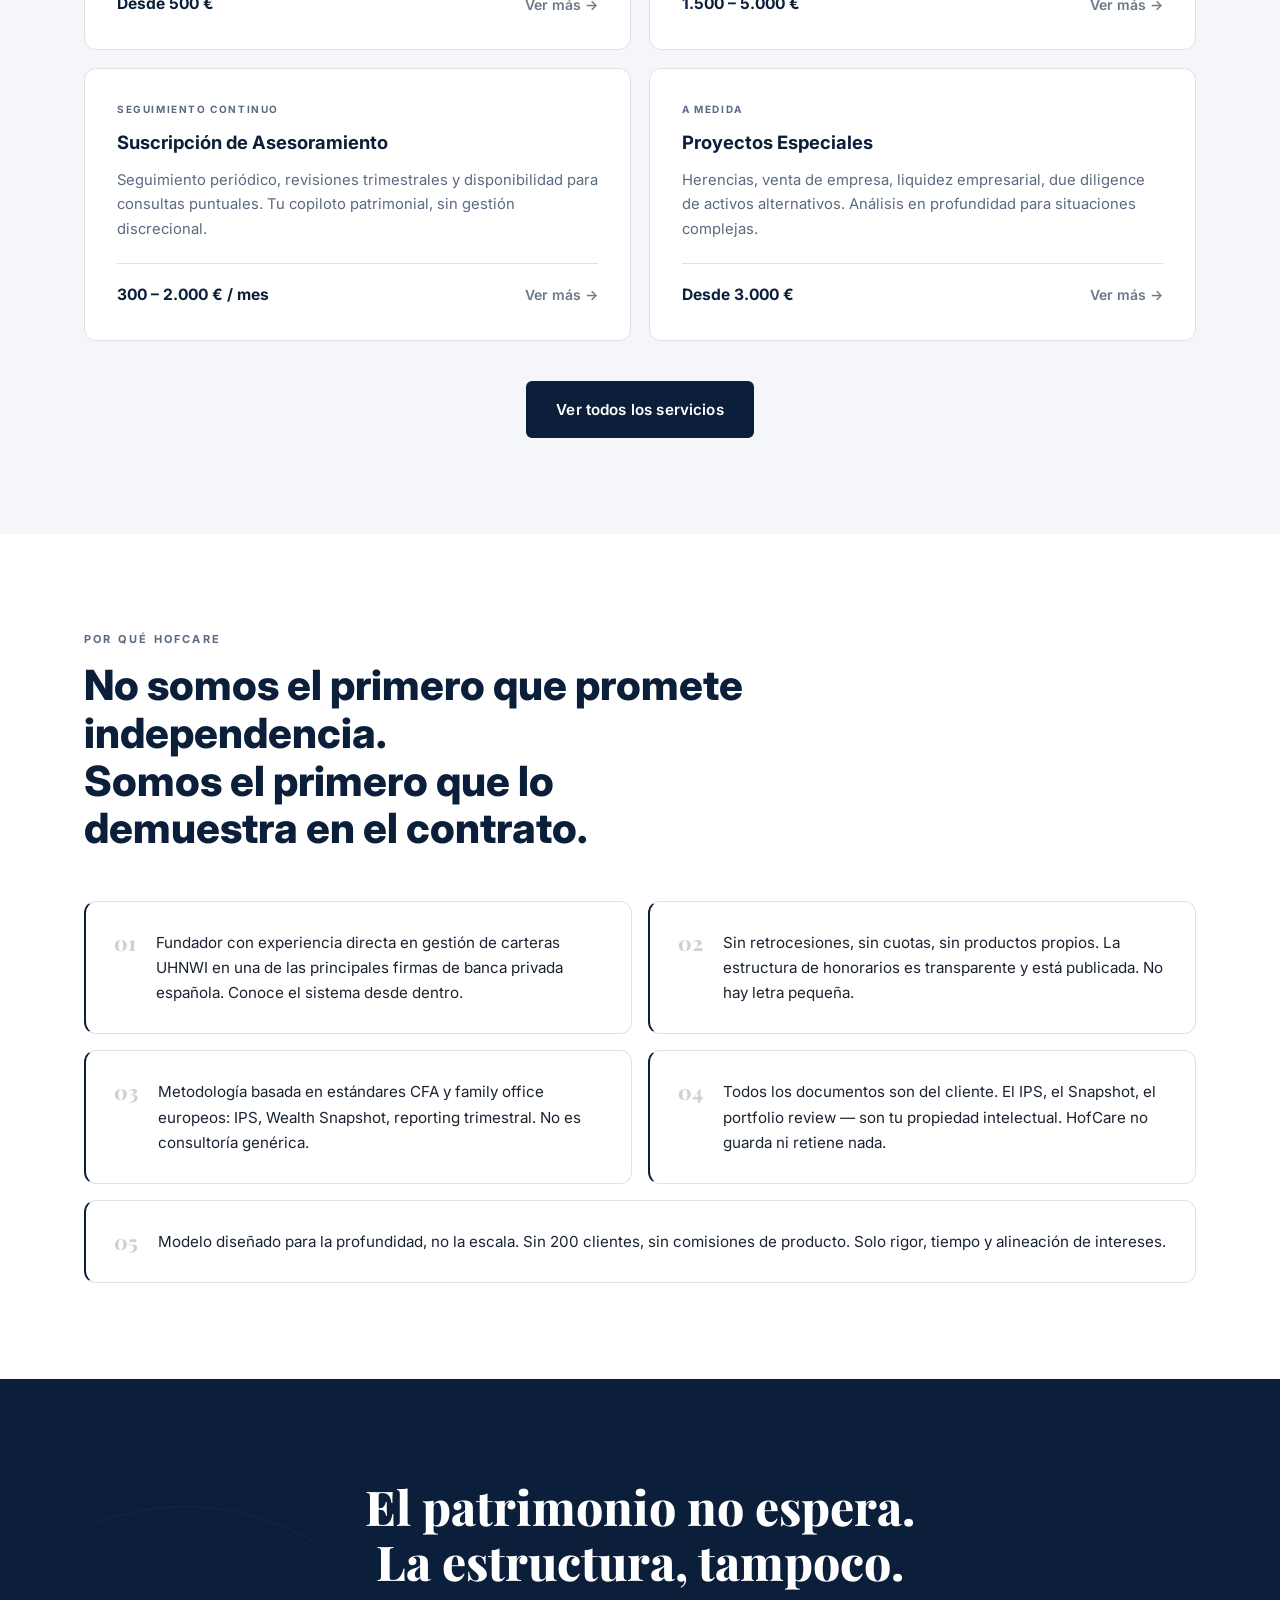
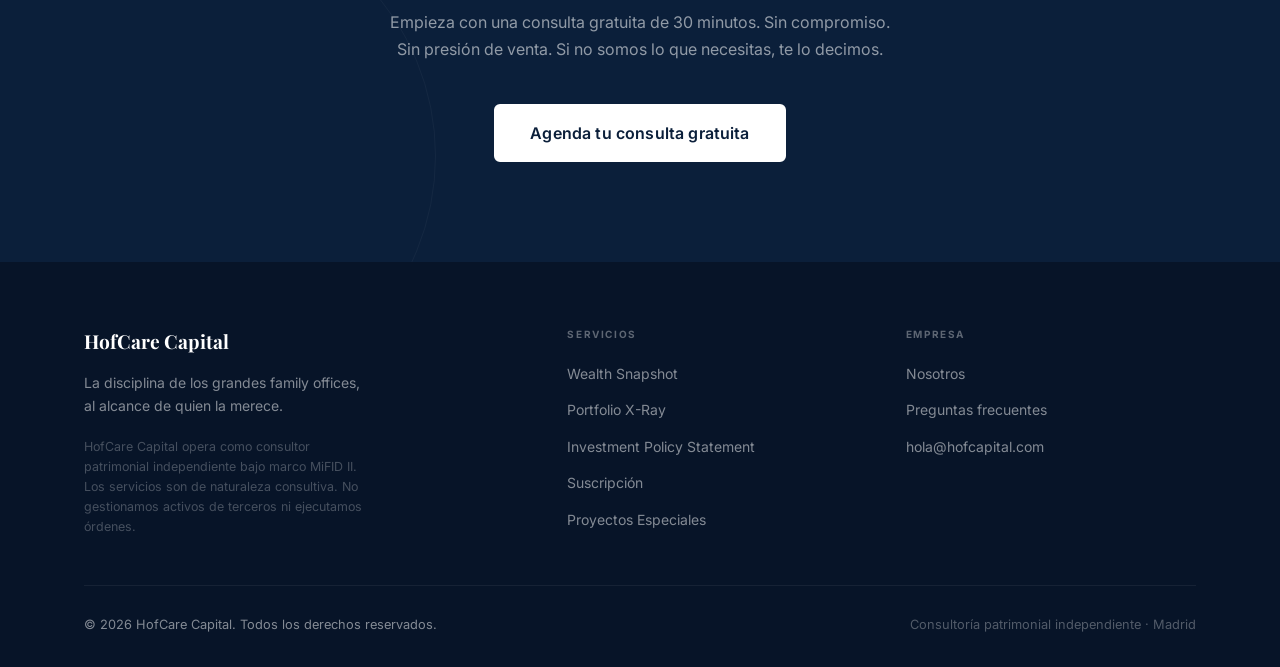
==== commit 9571e0de: "Add files via upload" ====
--- a/hofcare-web/index.html
+++ b/hofcare-web/index.html
@@ -101,11 +101,9 @@
     </p>
 
     <div class="hero__ctas">
-      <a href="#contacto" class="btn btn--gold btn--lg"
-         data-cal-link="hofcarecapital/discovery-call"
-         data-cal-config='{"layout":"popup"}'>
+      <button class="btn btn--gold btn--lg" data-contact-choice>
         Agenda tu primera consulta gratuita
-      </a>
+      </button>
       <a href="#problema" class="btn btn--ghost btn--lg">
         ¿Por qué HofCare? →
       </a>
@@ -117,7 +115,6 @@
   </svg>
 </section>
 
-
 <!-- ── STATS BAR ──────────────────────────────────────────────── -->
 <div class="stats-bar" aria-label="Datos clave">
   <div class="container stats-bar__inner">
@@ -150,7 +147,6 @@
 
   </div>
 </div>
-
 
 <!-- ── PROBLEM ─────────────────────────────────────────────────── -->
 <section class="section section--light" id="problema">
@@ -184,7 +180,6 @@
   </div>
 </section>
 
-
 <!-- ── SOLUTION ────────────────────────────────────────────────── -->
 <section class="section section--white" id="solucion">
   <div class="container">
@@ -239,7 +234,6 @@
   </div>
 </section>
 
-
 <!-- ── SERVICES PREVIEW ─────────────────────────────────────────── -->
 <section class="section section--light" id="servicios-preview">
   <div class="container">
@@ -301,7 +295,6 @@
   </div>
 </section>
 
-
 <!-- ── WHY HOFCARE ──────────────────────────────────────────────── -->
 <section class="section section--white" id="por-que">
   <div class="container">
@@ -342,7 +335,6 @@
   </div>
 </section>
 
-
 <!-- ── CTA FINAL ────────────────────────────────────────────────── -->
 <section class="cta-banner" id="contacto">
   <div class="container" style="position:relative; z-index:1;">
@@ -353,23 +345,16 @@
       Empieza con una consulta gratuita de 30 minutos. Sin compromiso. Sin presión de venta. Si no somos lo que necesitas, te lo decimos.
     </p>
     <div class="cta-banner__ctas animate-up delay-2">
-      <a href="#" class="btn btn--gold btn--lg"
-         data-cal-link="hofcarecapital/discovery-call"
-         data-cal-config='{"layout":"popup"}'>
+      <button class="btn btn--gold btn--lg" data-contact-choice>
         Agenda tu consulta gratuita
-      </a>
-      <a href="mailto:hola@hofcapital.com" class="btn btn--ghost btn--lg">
-        Escríbenos
-      </a>
-    </div>
-    <p class="animate-up delay-3" style="margin-top: 20px; font-size: 0.85rem; color: rgba(255,255,255,0.45);">
-      ¿Prefieres el email? Respondemos en menos de 24 horas.
-    </p>
+      </button>
+      
+    </div>
+    
   </div>
 </section>
 
 </main><!-- end main -->
-
 
 <!-- ── FOOTER ───────────────────────────────────────────────────── -->
 <footer class="footer" role="contentinfo">
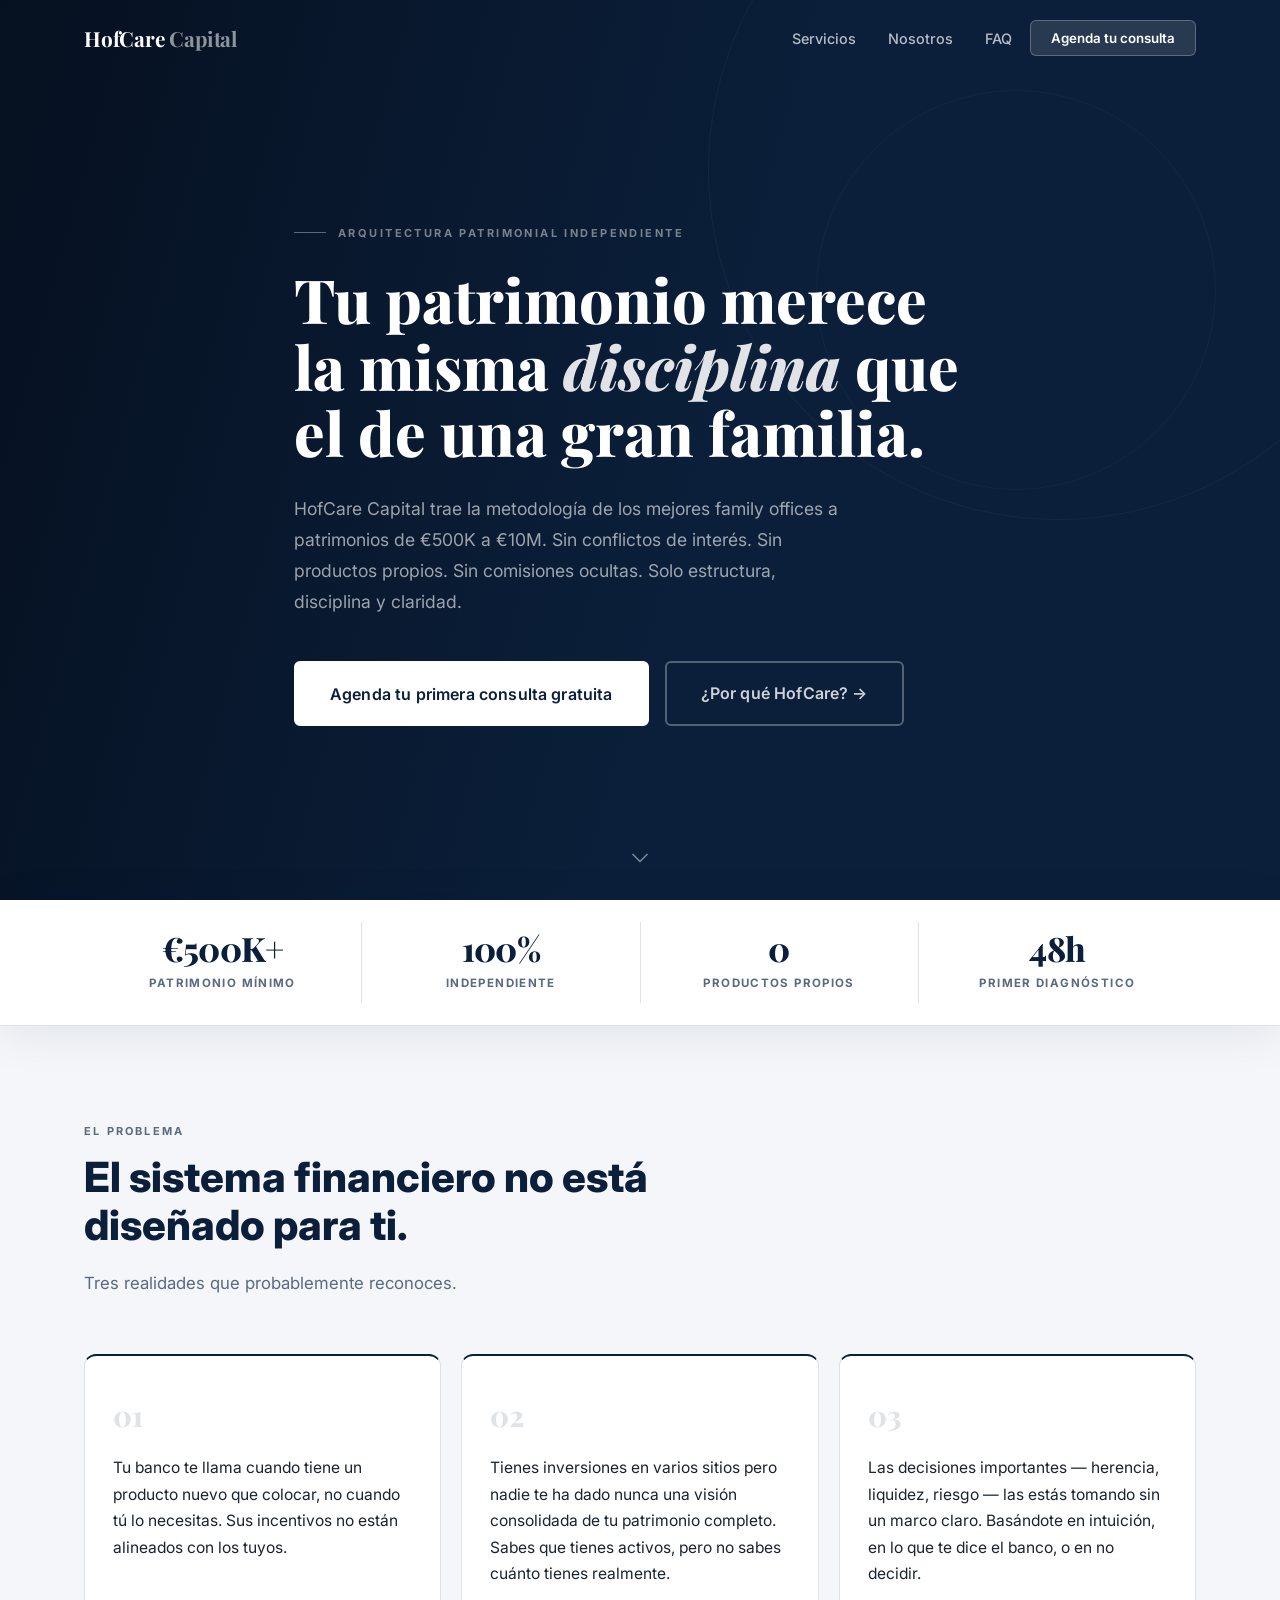
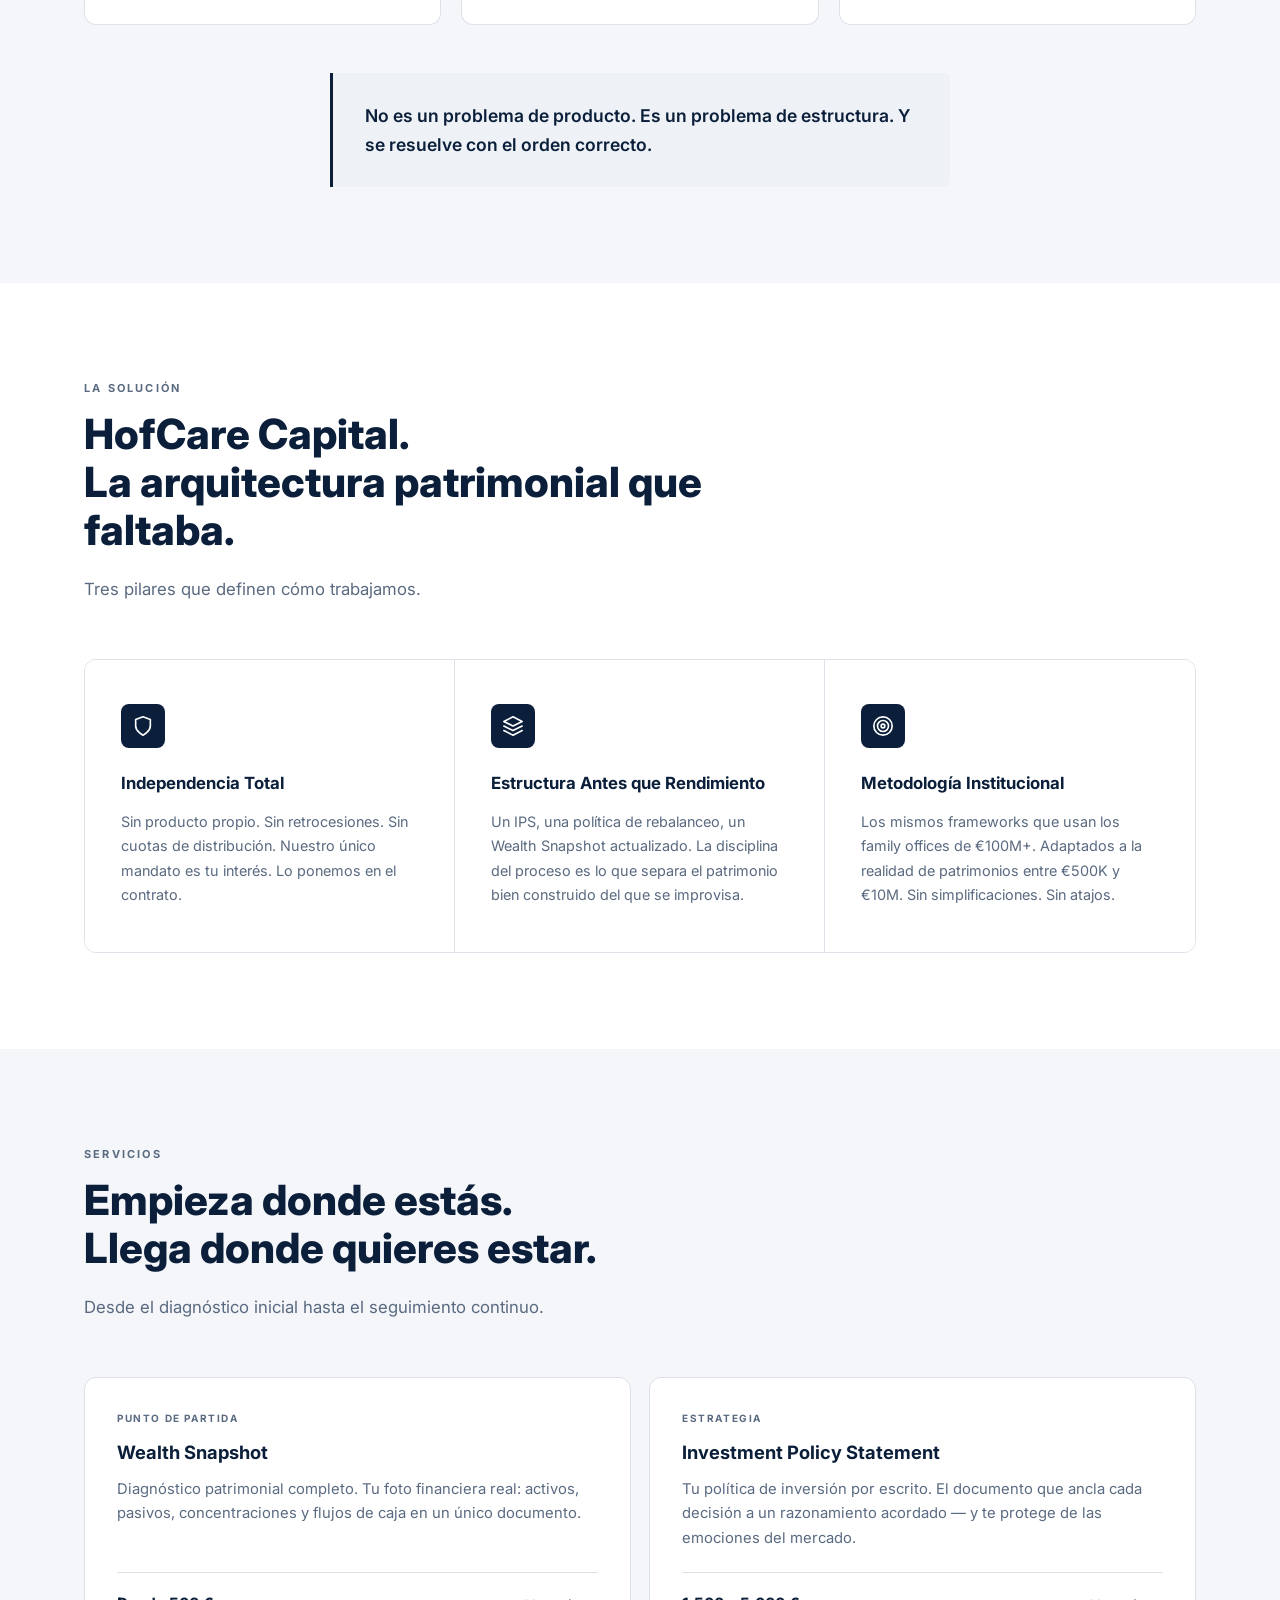
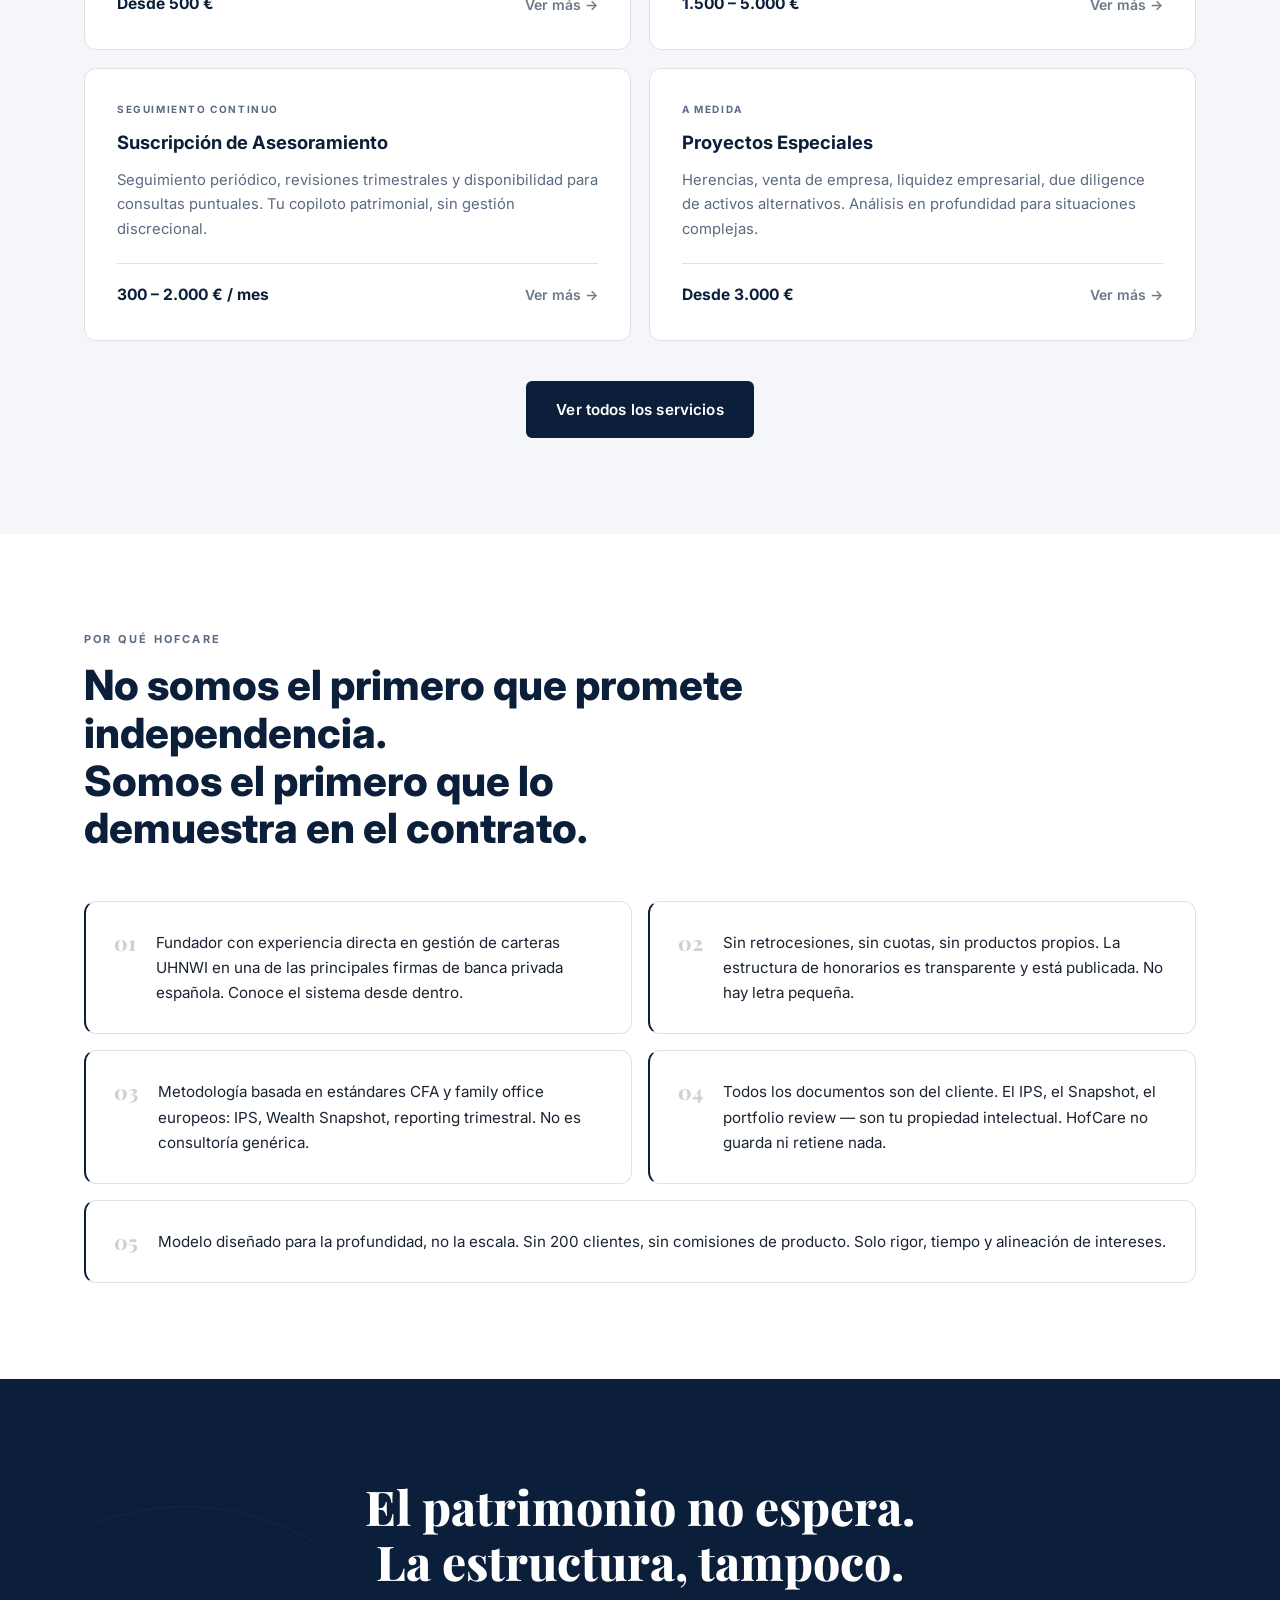
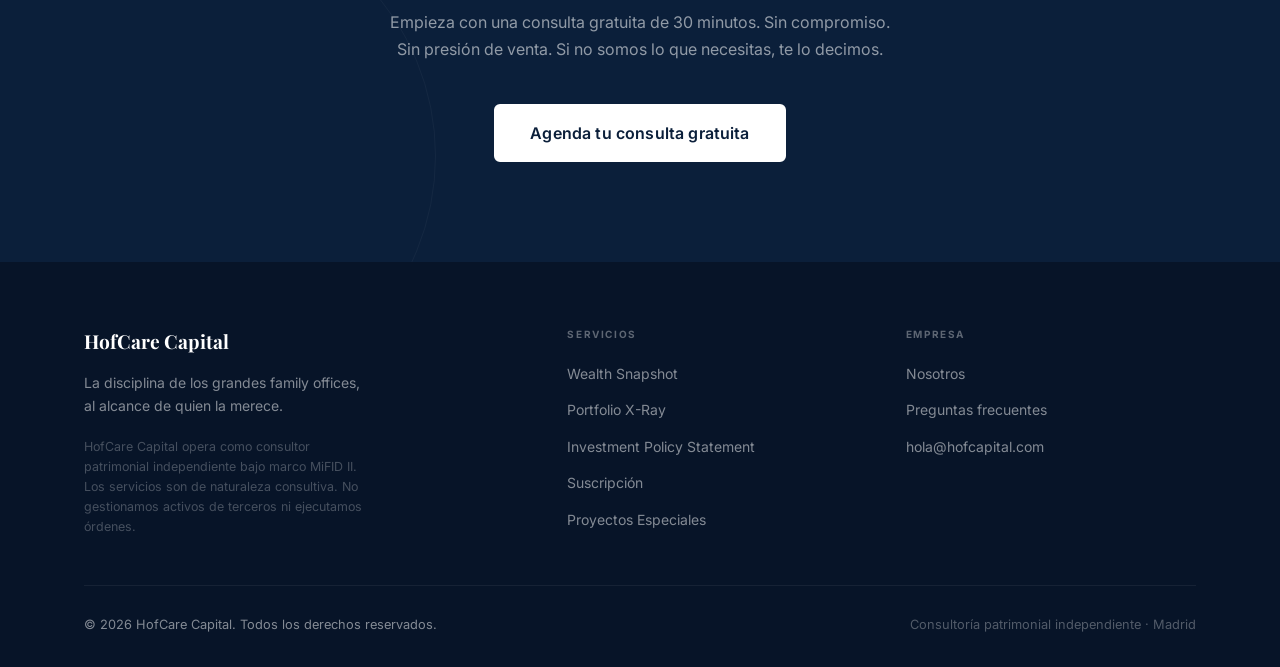
==== commit 98c13762: "Add files via upload" ====
--- a/hofcare-web/index.html
+++ b/hofcare-web/index.html
@@ -61,11 +61,9 @@
       <li><a href="about.html">Nosotros</a></li>
       <li><a href="faq.html">FAQ</a></li>
       <li>
-        <a href="#contacto" class="nav__cta"
-           data-cal-link="hofcarecapital/discovery-call"
-           data-cal-config='{"layout":"popup"}'>
+        <button class="nav__cta" data-contact-choice>
           Agenda tu consulta
-        </a>
+        </button>
       </li>
     </ul>
   </div>
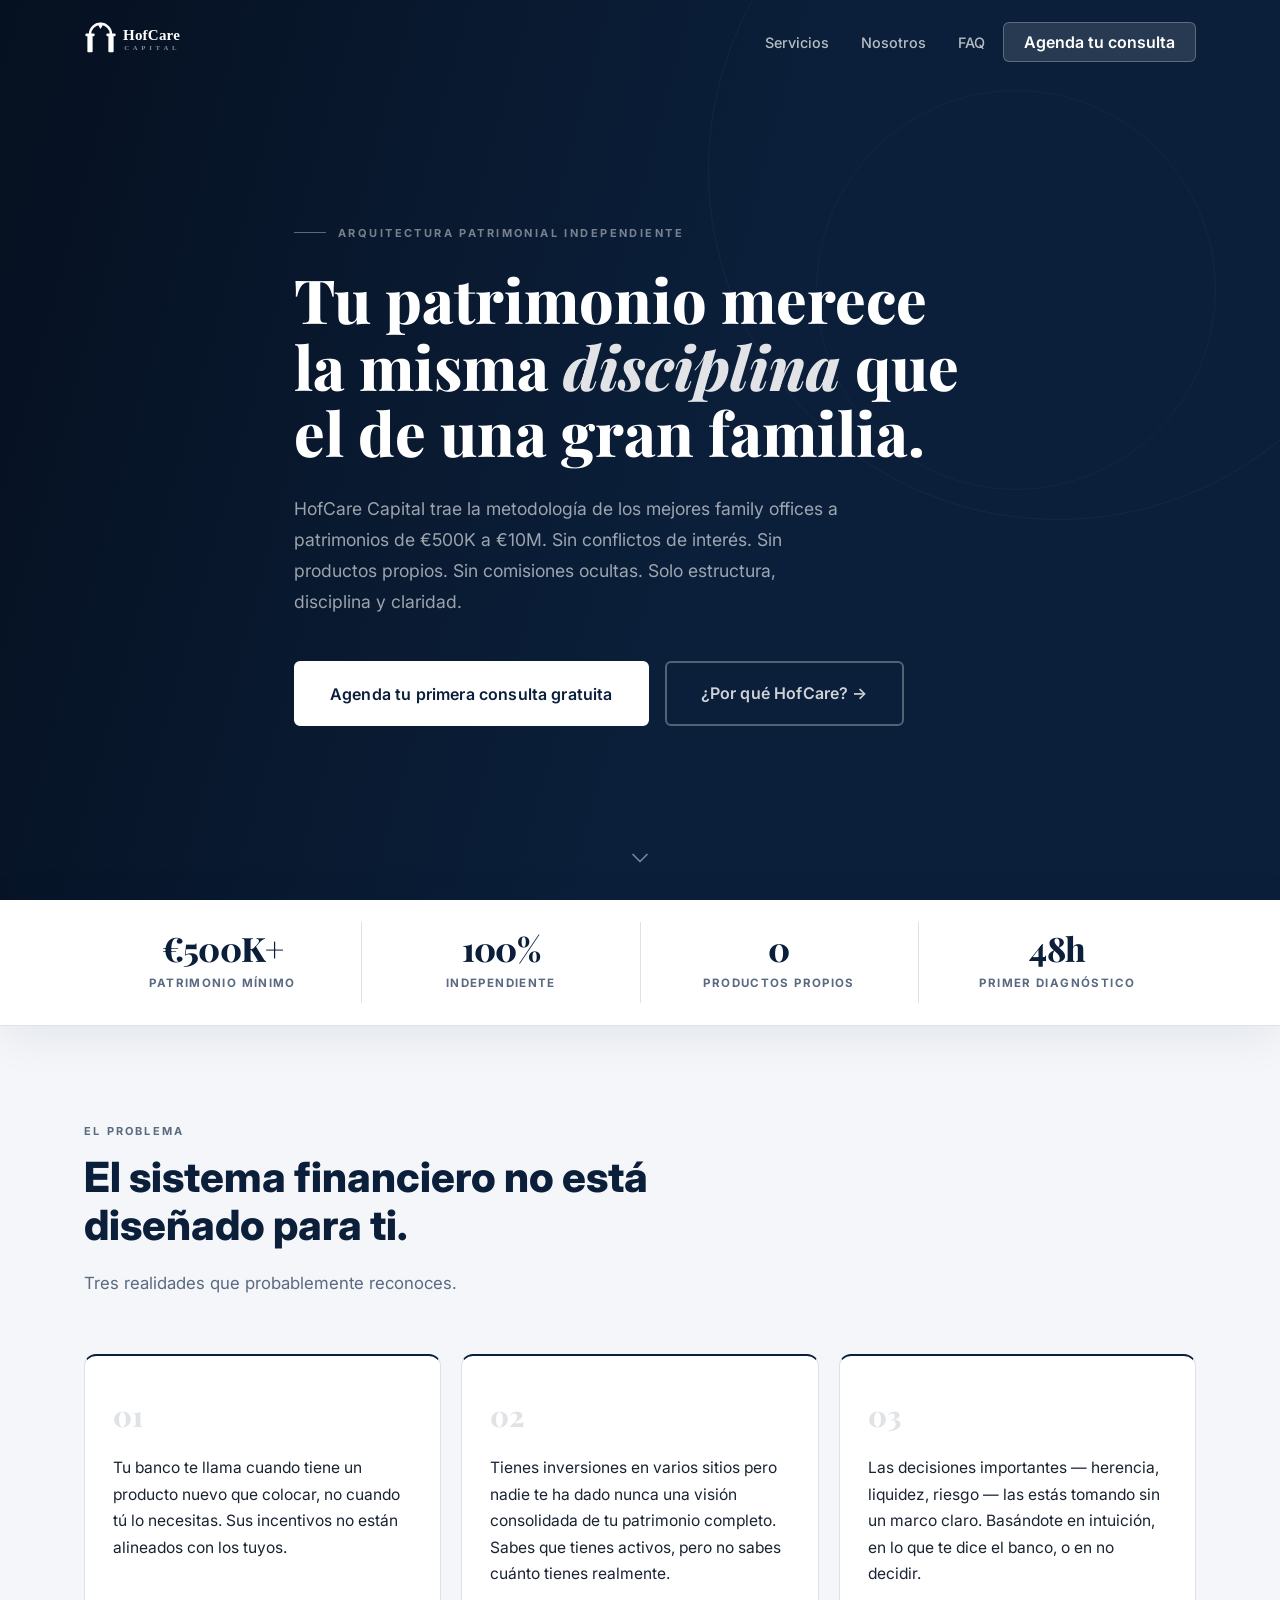
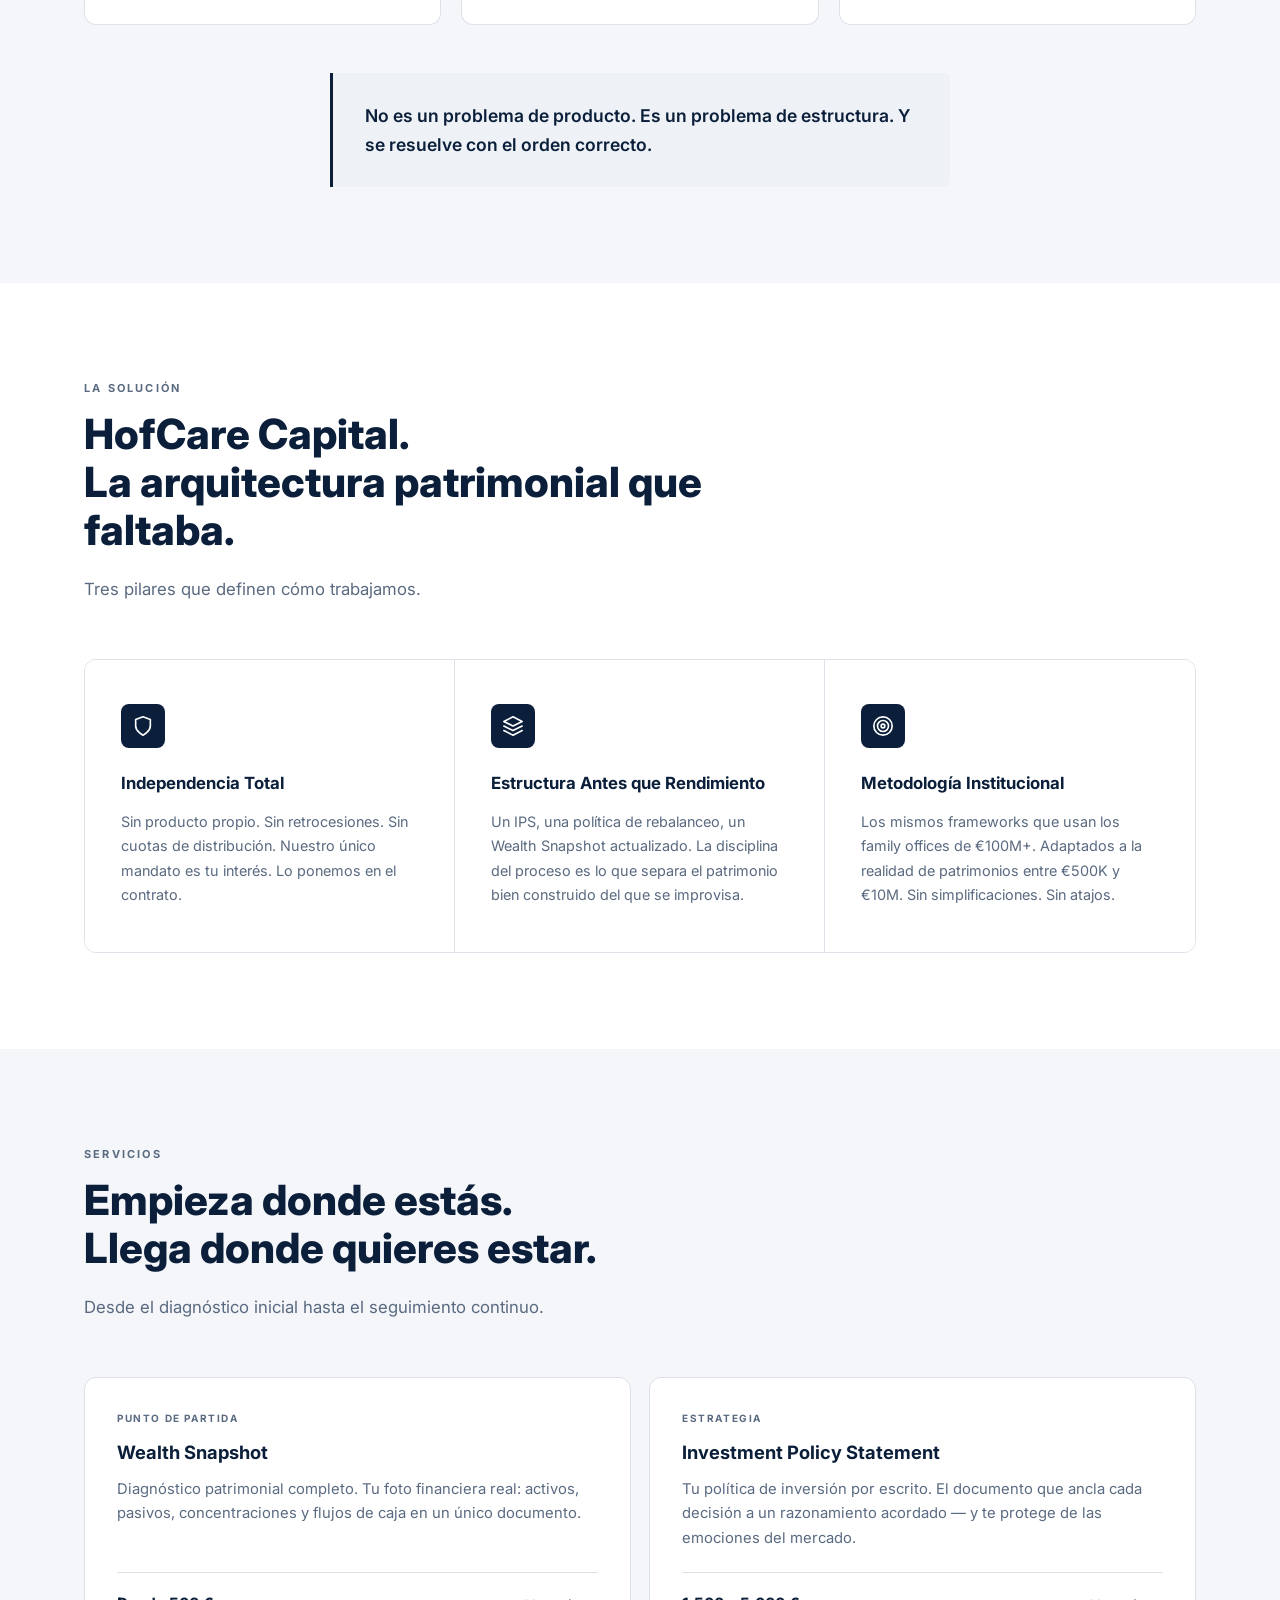
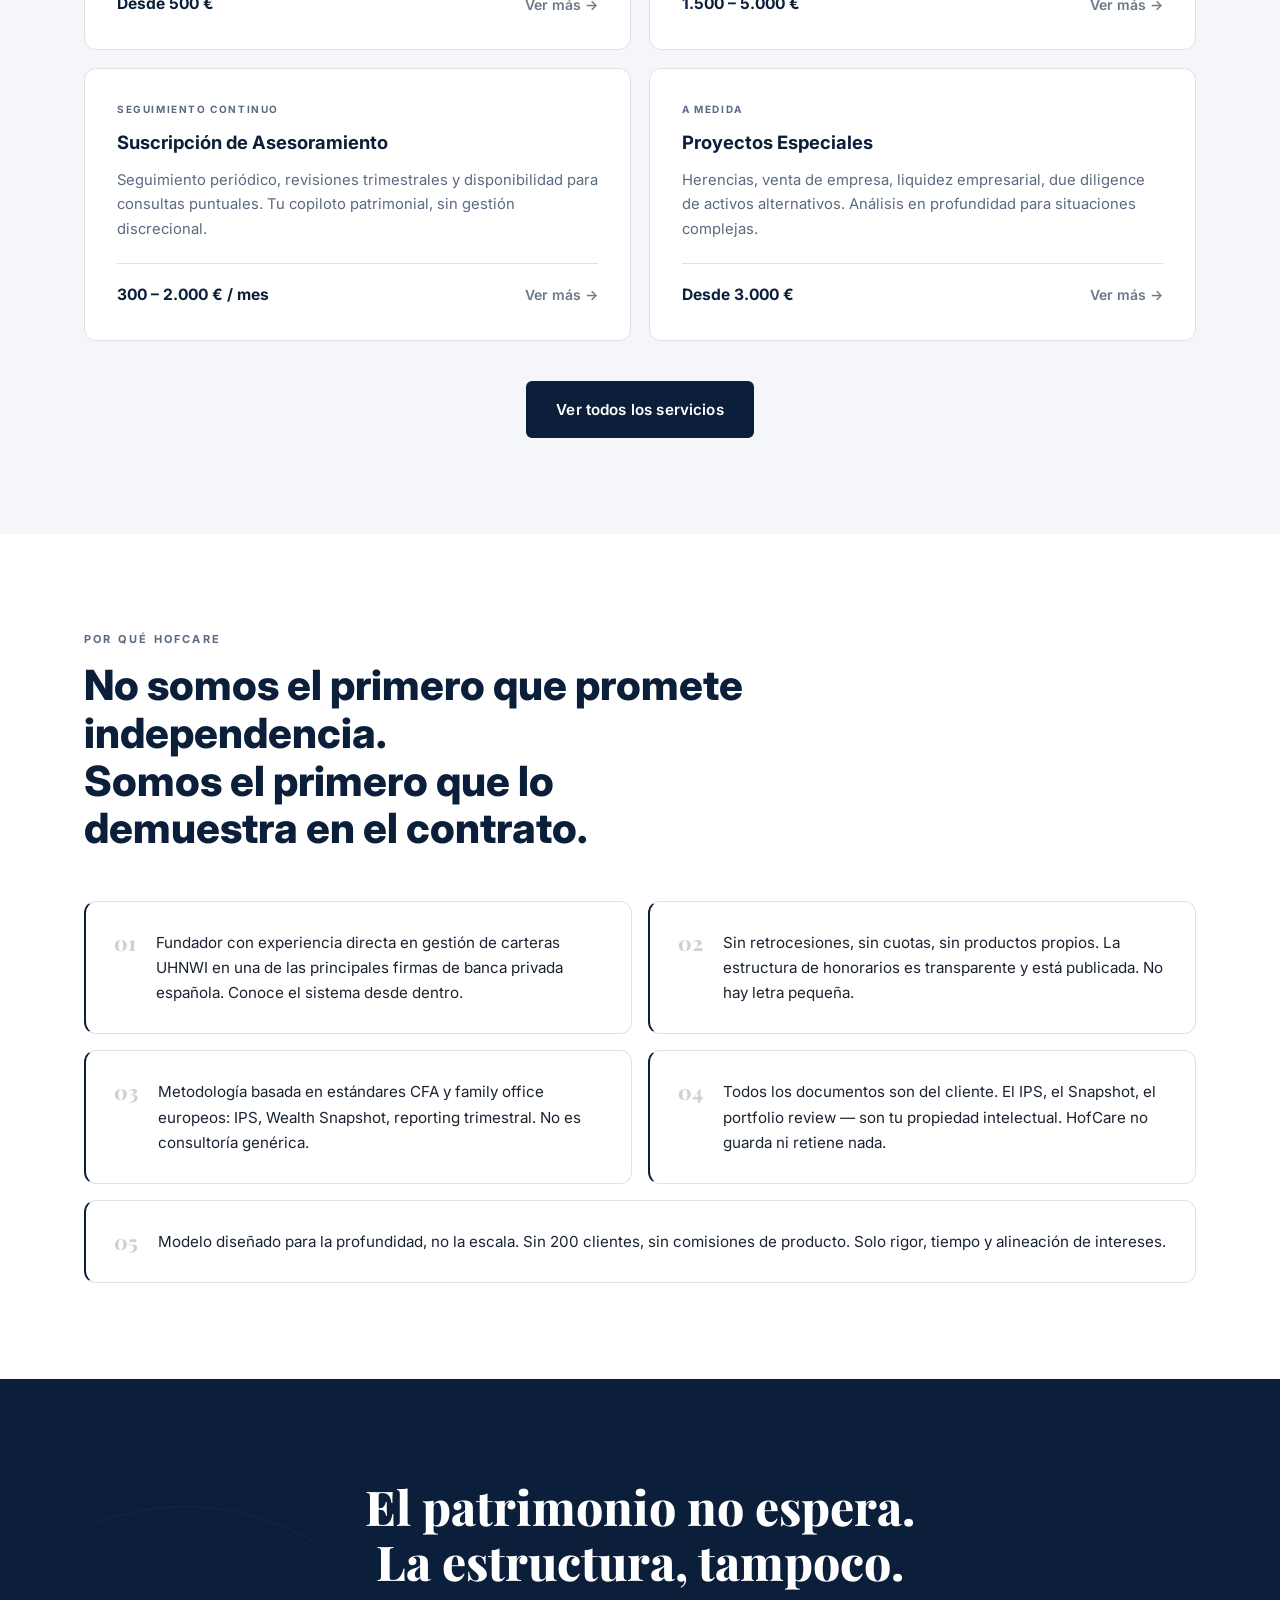
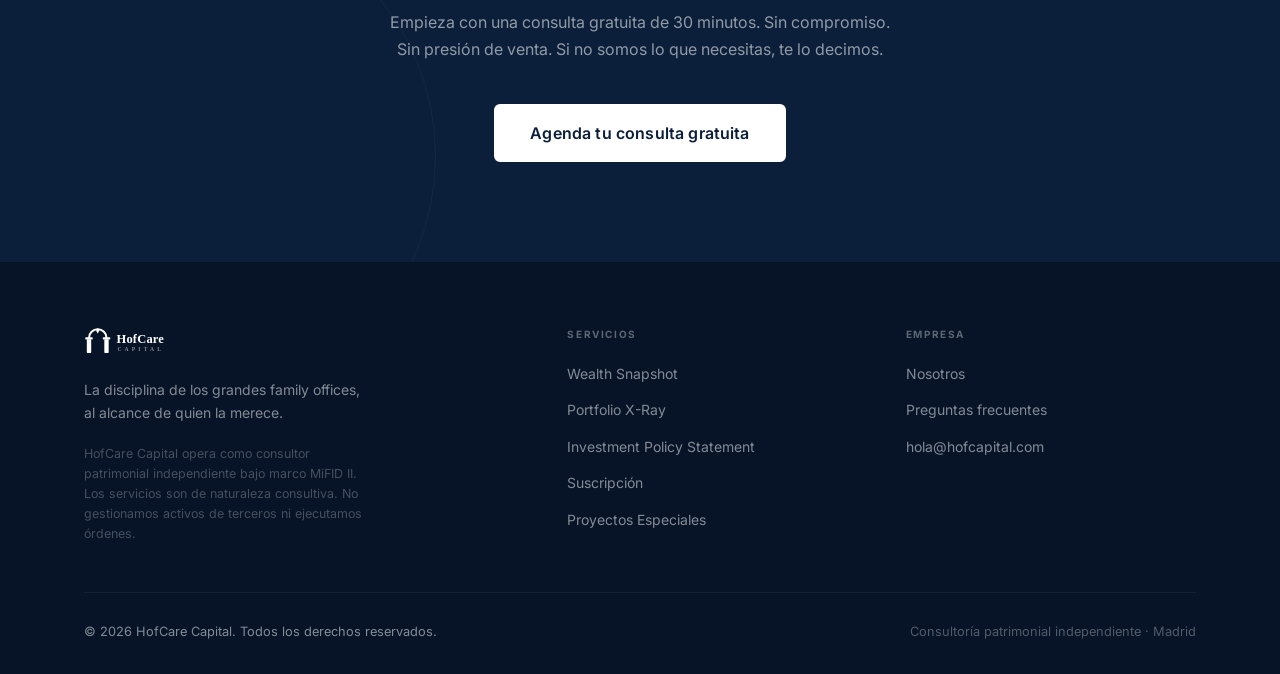
==== commit ef636dd2: "Add files via upload" ====
--- a/hofcare-web/index.html
+++ b/hofcare-web/index.html
@@ -7,8 +7,8 @@
   <meta name="description" content="HofCare Capital trae la metodología de los mejores family offices a patrimonios de €500K a €10M. Sin conflictos de interés. Sin productos propios. Solo estructura, disciplina y claridad." />
   <meta name="theme-color" content="#0B1F3A" />
 
-  <!-- Favicon -->
-  <link rel="icon" type="image/svg+xml" href="data:image/svg+xml,%3Csvg xmlns='http://www.w3.org/2000/svg' viewBox='0 0 32 32'%3E%3Crect width='32' height='32' rx='6' fill='%230B1F3A'/%3E%3Ctext x='50%25' y='50%25' dominant-baseline='central' text-anchor='middle' font-family='Georgia%2Cserif' font-size='13' font-weight='700' fill='white'%3EHC%3C/text%3E%3C/svg%3E" />
+  <!-- Favicon · El Portal mark -->
+  <link rel="icon" type="image/svg+xml" href="data:image/svg+xml,%3Csvg%20xmlns=%22http://www.w3.org/2000/svg%22%20viewBox=%220%200%2032%2032%22%3E%3Crect%20width=%2232%22%20height=%2232%22%20rx=%225%22%20fill=%22%230B1F3A%22/%3E%3Crect%20x=%223%22%20y=%2213%22%20width=%227%22%20height=%222.5%22%20rx=%220.7%22%20fill=%22white%22/%3E%3Crect%20x=%224.5%22%20y=%2215%22%20width=%224%22%20height=%2214%22%20rx=%221%22%20fill=%22white%22/%3E%3Crect%20x=%2222%22%20y=%2213%22%20width=%227%22%20height=%222.5%22%20rx=%220.7%22%20fill=%22white%22/%3E%3Crect%20x=%2223.5%22%20y=%2215%22%20width=%224%22%20height=%2214%22%20rx=%221%22%20fill=%22white%22/%3E%3Cpath%20d=%22M%206.5,13.5%20A%209.5,9.5%200%200%201%2025.5,13.5%22%20stroke=%22white%22%20stroke-width=%222.5%22%20fill=%22none%22%20stroke-linecap=%22round%22/%3E%3Cpolygon%20points=%2216,2%2017.8,5.5%2016,9%2014.2,5.5%22%20fill=%22white%22/%3E%3C/svg%3E" />
 
   <!-- Open Graph -->
   <meta property="og:title" content="HofCare Capital — Arquitectura Patrimonial Independiente" />
@@ -50,7 +50,18 @@
 <!-- ── NAVIGATION ──────────────────────────────────────────────── -->
 <nav class="nav" id="nav" role="navigation" aria-label="Navegación principal">
   <div class="container nav__inner">
-    <a href="index.html" class="nav__logo">HofCare <span>Capital</span></a>
+    <a href="index.html" class="nav__logo" aria-label="HofCare Capital — Inicio">
+      <svg xmlns="http://www.w3.org/2000/svg" viewBox="0 0 220 48" height="36" aria-hidden="true" focusable="false">
+        <rect x="2" y="18" width="12" height="3.5" rx="1" fill="white"/>
+        <rect x="4.5" y="21" width="7" height="22" rx="1.2" fill="white"/>
+        <rect x="30" y="18" width="12" height="3.5" rx="1" fill="white"/>
+        <rect x="32.5" y="21" width="7" height="22" rx="1.2" fill="white"/>
+        <path d="M 8,19 A 14,14 0 0 1 36,19" stroke="white" stroke-width="3.2" fill="none" stroke-linecap="round"/>
+        <polygon points="22,3 24.6,7.5 22,12 19.4,7.5" fill="white"/>
+        <text x="52" y="27" font-family="Georgia,'Times New Roman',serif" font-size="20" font-weight="700" fill="white" letter-spacing="0.3">HofCare</text>
+        <text x="53.5" y="40" font-family="Georgia,'Times New Roman',serif" font-size="9" fill="rgba(255,255,255,0.5)" letter-spacing="5">CAPITAL</text>
+      </svg>
+    </a>
 
     <button class="nav__hamburger" id="hamburger" aria-label="Abrir menú" aria-expanded="false">
       <span></span><span></span><span></span>
@@ -360,7 +371,18 @@
     <div class="footer__inner">
 
       <div class="footer__brand">
-        <p class="footer__logo">HofCare Capital</p>
+        <div class="footer__logo">
+          <svg xmlns="http://www.w3.org/2000/svg" viewBox="0 0 220 48" height="30" aria-label="HofCare Capital">
+            <rect x="2" y="18" width="12" height="3.5" rx="1" fill="white"/>
+            <rect x="4.5" y="21" width="7" height="22" rx="1.2" fill="white"/>
+            <rect x="30" y="18" width="12" height="3.5" rx="1" fill="white"/>
+            <rect x="32.5" y="21" width="7" height="22" rx="1.2" fill="white"/>
+            <path d="M 8,19 A 14,14 0 0 1 36,19" stroke="white" stroke-width="3.2" fill="none" stroke-linecap="round"/>
+            <polygon points="22,3 24.6,7.5 22,12 19.4,7.5" fill="white"/>
+            <text x="52" y="27" font-family="Georgia,'Times New Roman',serif" font-size="20" font-weight="700" fill="white" letter-spacing="0.3">HofCare</text>
+            <text x="53.5" y="40" font-family="Georgia,'Times New Roman',serif" font-size="9" fill="rgba(255,255,255,0.5)" letter-spacing="5">CAPITAL</text>
+          </svg>
+        </div>
         <p class="footer__tagline">La disciplina de los grandes family offices, al alcance de quien la merece.</p>
         <p class="footer__disclaimer">
           HofCare Capital opera como consultor patrimonial independiente bajo marco MiFID II.
--- a/hofcare-web/css/style.css
+++ b/hofcare-web/css/style.css
@@ -201,6 +201,10 @@
   padding: 9px 20px !important;
   border-radius: var(--radius) !important;
   font-weight: 600 !important;
+  font-family: var(--font-sans) !important;
+  font-size: inherit !important;
+  cursor: pointer !important;
+  text-decoration: none !important;
 }
 .nav__cta:hover { background: rgba(255,255,255,0.2) !important; border-color: rgba(255,255,255,0.5) !important; }
 
@@ -772,3 +776,122 @@
 .pillar__icon {
   transition: all 0.3s var(--ease);
 }
+
+
+/* ── CONTACT CHOICE MODAL ────────────────────────────────────────── */
+.contact-modal-backdrop {
+  position: fixed;
+  inset: 0;
+  background: rgba(11,31,58,0.72);
+  backdrop-filter: blur(4px);
+  z-index: 9000;
+  display: flex;
+  align-items: center;
+  justify-content: center;
+  padding: 24px;
+  opacity: 0;
+  pointer-events: none;
+  transition: opacity 0.22s var(--ease);
+}
+.contact-modal-backdrop.is-open {
+  opacity: 1;
+  pointer-events: auto;
+}
+.contact-modal {
+  background: #fff;
+  border-radius: 16px;
+  padding: 48px 40px 40px;
+  max-width: 560px;
+  width: 100%;
+  position: relative;
+  transform: translateY(16px);
+  transition: transform 0.22s var(--ease);
+  box-shadow: 0 32px 80px rgba(11,31,58,0.22);
+}
+.contact-modal-backdrop.is-open .contact-modal {
+  transform: translateY(0);
+}
+.contact-modal__close {
+  position: absolute;
+  top: 16px;
+  right: 20px;
+  background: none;
+  border: none;
+  cursor: pointer;
+  color: var(--mid);
+  font-size: 1.4rem;
+  line-height: 1;
+  padding: 4px 8px;
+  border-radius: 6px;
+  transition: background 0.15s;
+}
+.contact-modal__close:hover { background: var(--light); }
+.contact-modal__title {
+  font-family: var(--font-serif);
+  font-size: 1.4rem;
+  color: var(--dark);
+  margin-bottom: 8px;
+  text-align: center;
+}
+.contact-modal__sub {
+  font-size: 0.9rem;
+  color: var(--mid);
+  text-align: center;
+  margin-bottom: 32px;
+}
+.contact-modal__options {
+  display: grid;
+  grid-template-columns: 1fr 1fr;
+  gap: 16px;
+}
+.contact-modal__option {
+  border: 2px solid var(--border);
+  border-radius: 12px;
+  padding: 28px 20px 24px;
+  display: flex;
+  flex-direction: column;
+  align-items: center;
+  text-align: center;
+  cursor: pointer;
+  transition: border-color 0.18s, box-shadow 0.18s, background 0.18s;
+  text-decoration: none;
+  color: inherit;
+  background: #fff;
+}
+.contact-modal__option:hover {
+  border-color: var(--navy);
+  box-shadow: 0 8px 28px rgba(11,31,58,0.10);
+  background: var(--light);
+}
+.contact-modal__option-icon {
+  font-size: 2rem;
+  margin-bottom: 14px;
+}
+.contact-modal__option-title {
+  font-weight: 700;
+  font-size: 0.95rem;
+  color: var(--dark);
+  margin-bottom: 6px;
+}
+.contact-modal__option-desc {
+  font-size: 0.82rem;
+  color: var(--mid);
+  line-height: 1.5;
+}
+.contact-modal__option--primary {
+  border-color: var(--navy);
+  background: var(--navy);
+}
+.contact-modal__option--primary .contact-modal__option-title,
+.contact-modal__option--primary .contact-modal__option-desc {
+  color: rgba(255,255,255,0.9);
+}
+.contact-modal__option--primary:hover {
+  background: #0d2444;
+  border-color: #0d2444;
+}
+
+@media (max-width: 480px) {
+  .contact-modal { padding: 40px 24px 32px; }
+  .contact-modal__options { grid-template-columns: 1fr; }
+}
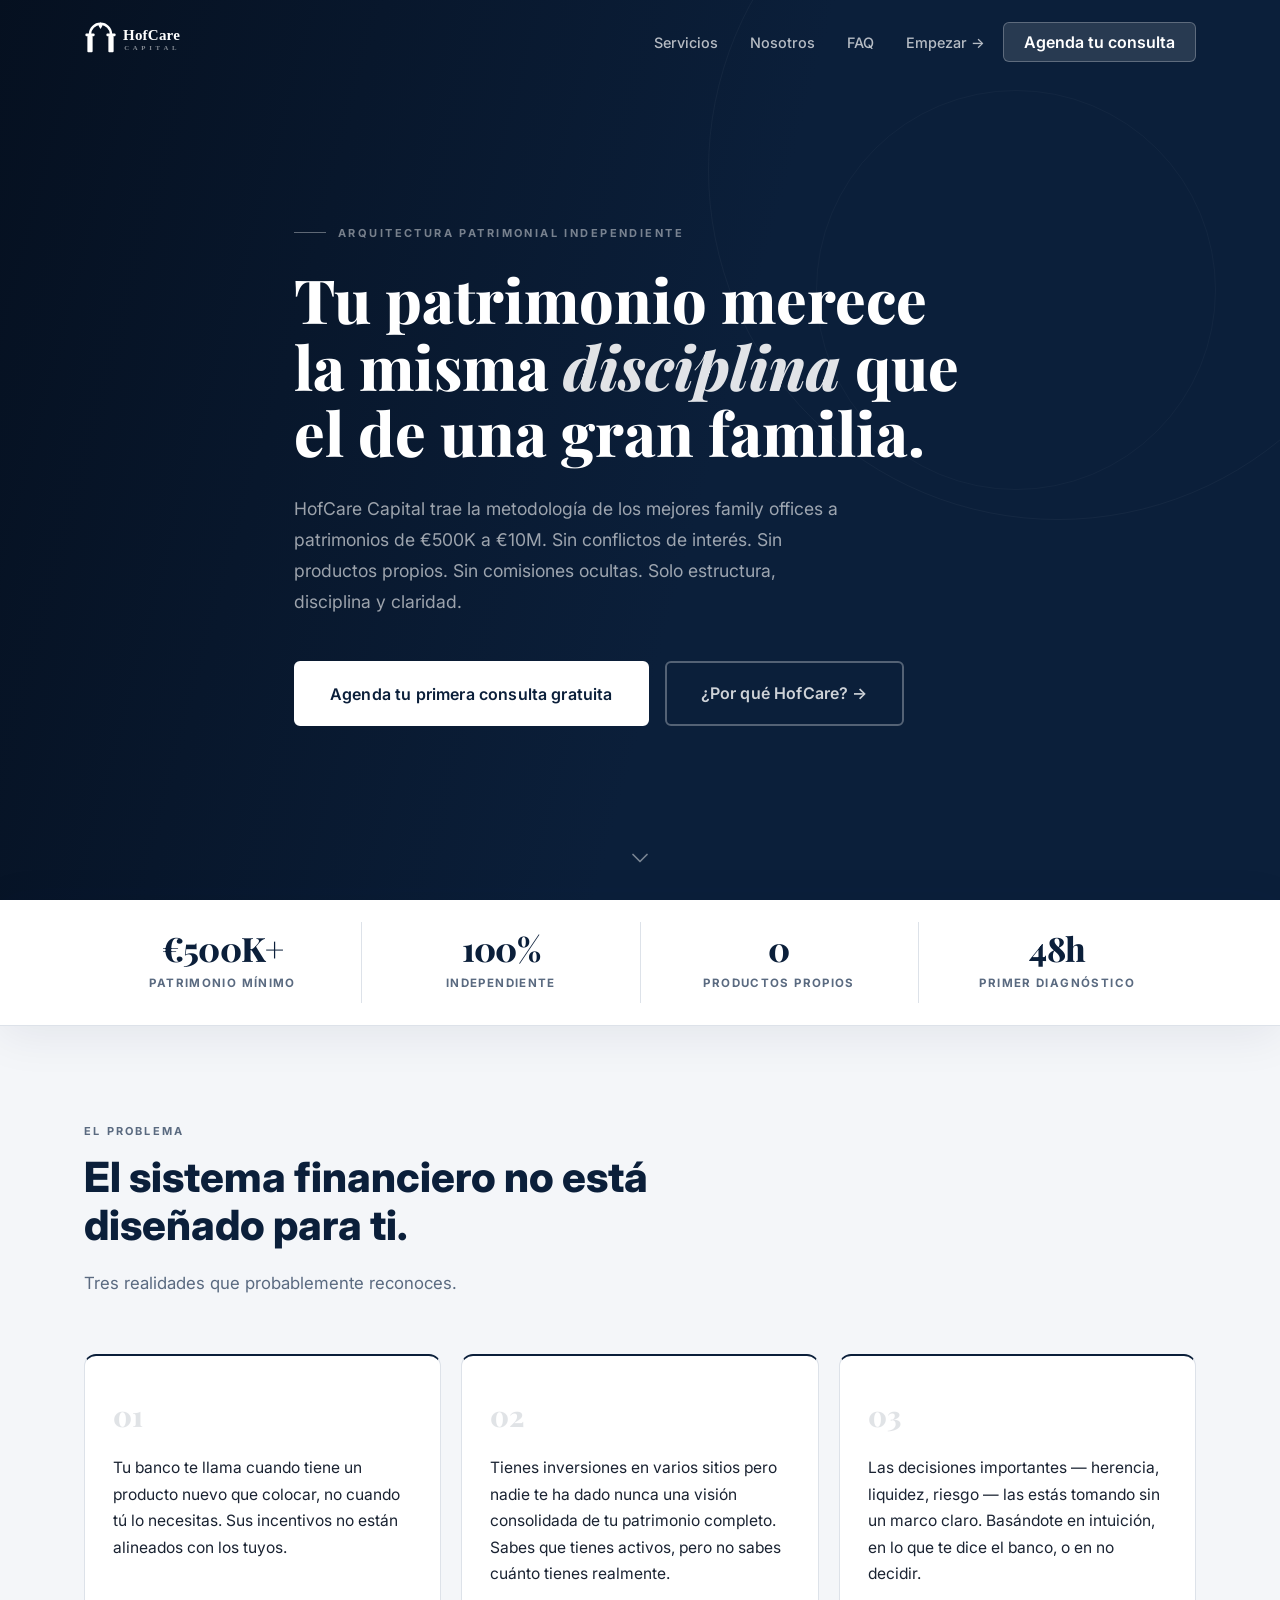
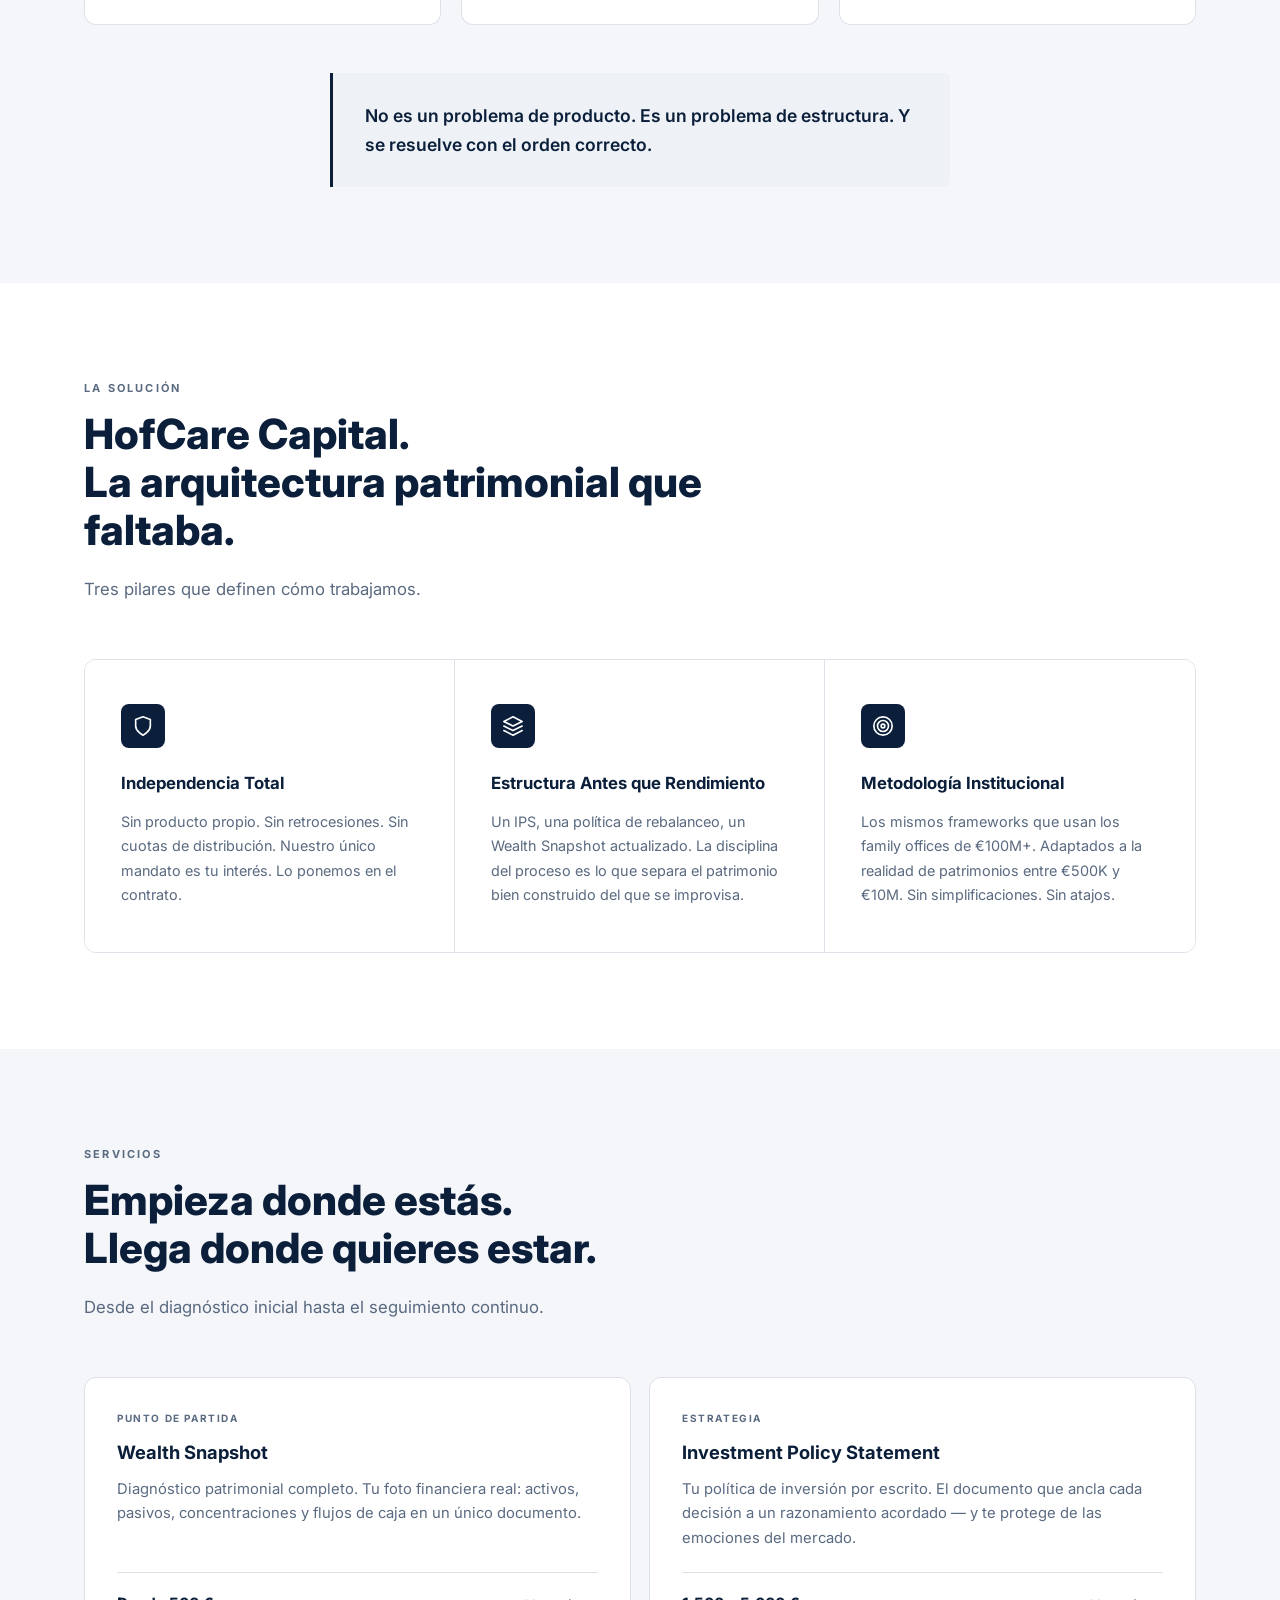
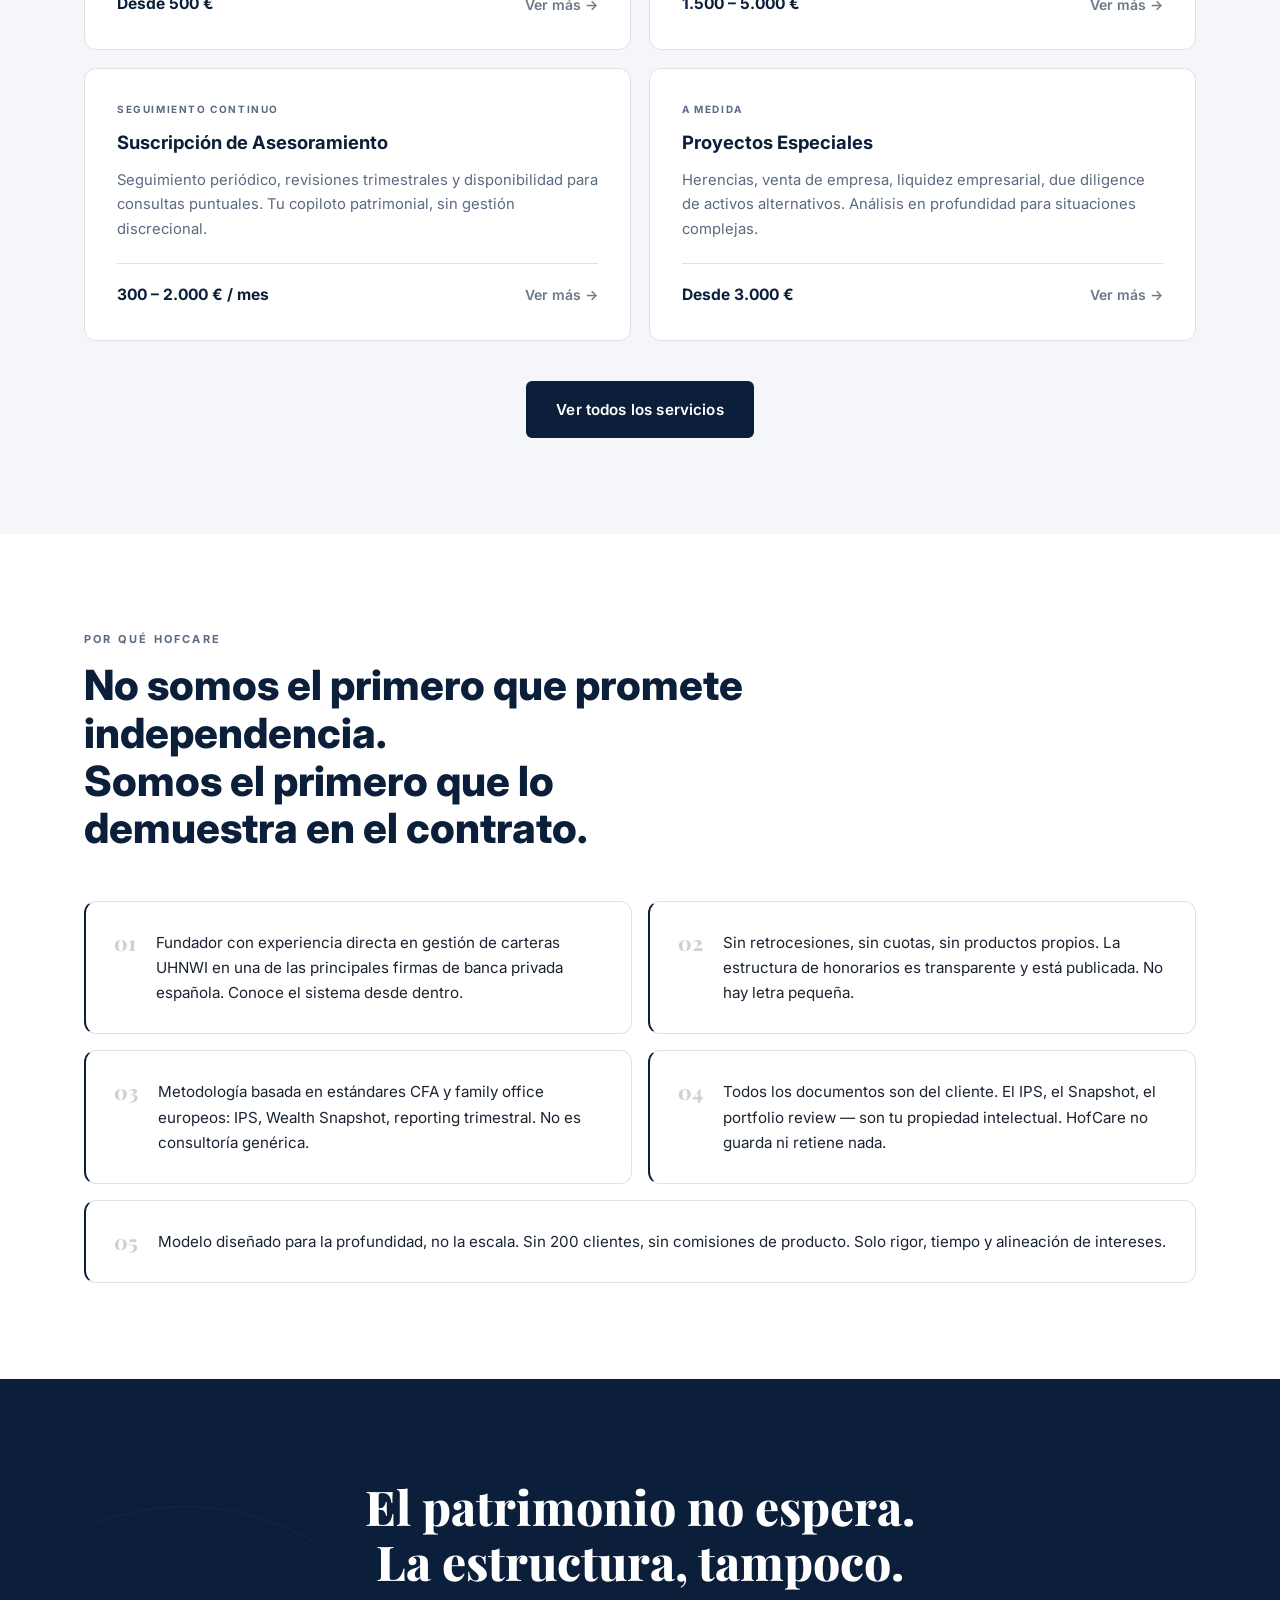
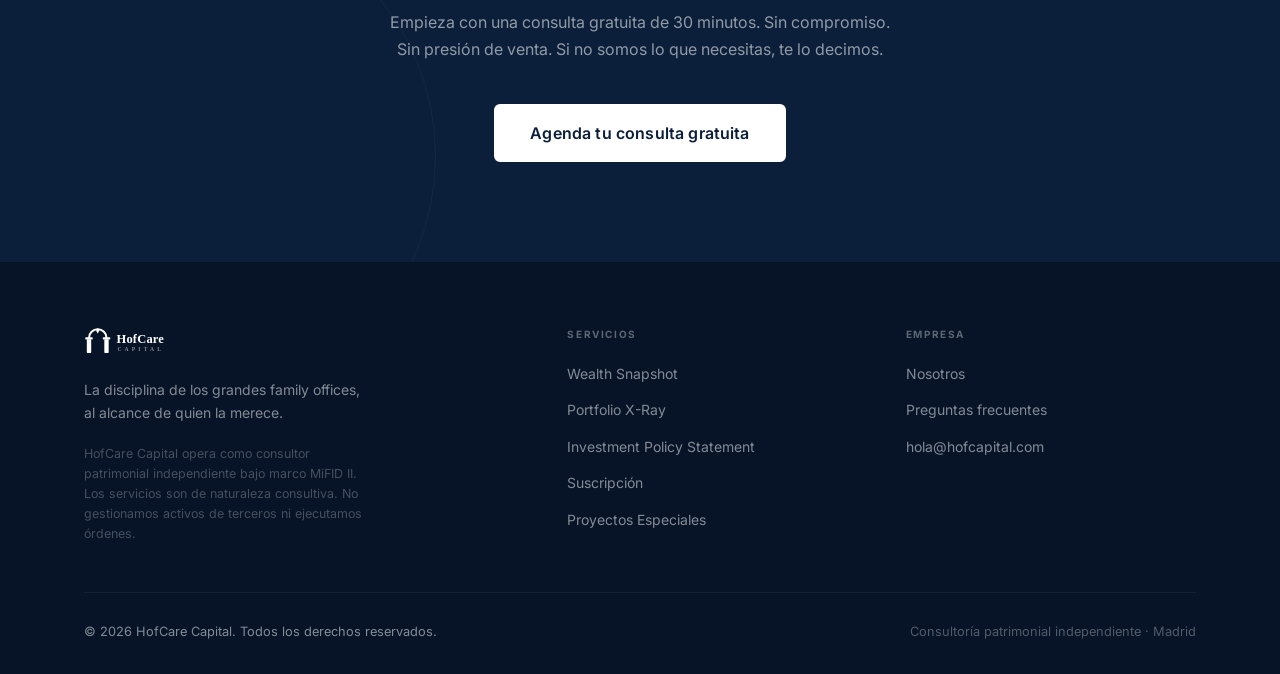
==== commit 9120c2f7: "Add files via upload" ====
--- a/hofcare-web/index.html
+++ b/hofcare-web/index.html
@@ -71,6 +71,7 @@
       <li><a href="servicios.html">Servicios</a></li>
       <li><a href="about.html">Nosotros</a></li>
       <li><a href="faq.html">FAQ</a></li>
+      <li><a href="onboarding.html" class="nav__link--onboarding">Empezar →</a></li>
       <li>
         <button class="nav__cta" data-contact-choice>
           Agenda tu consulta
